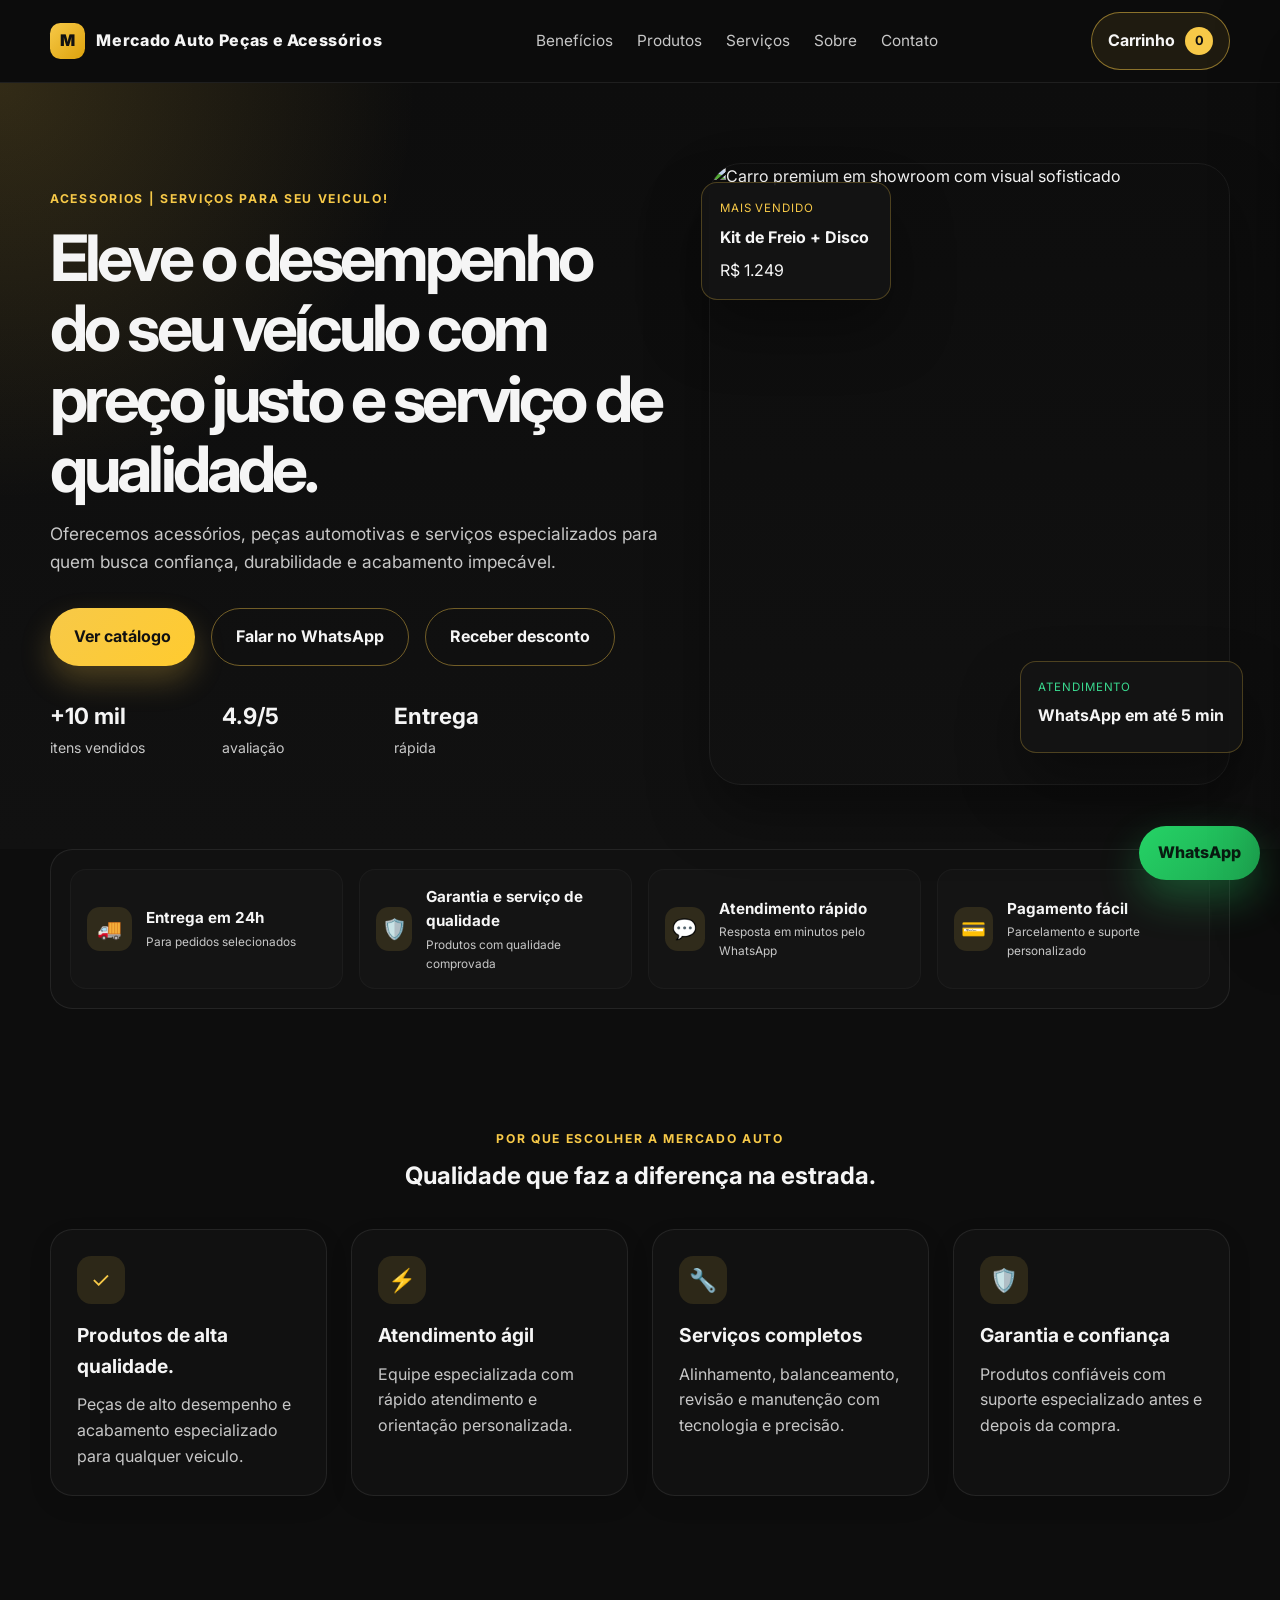
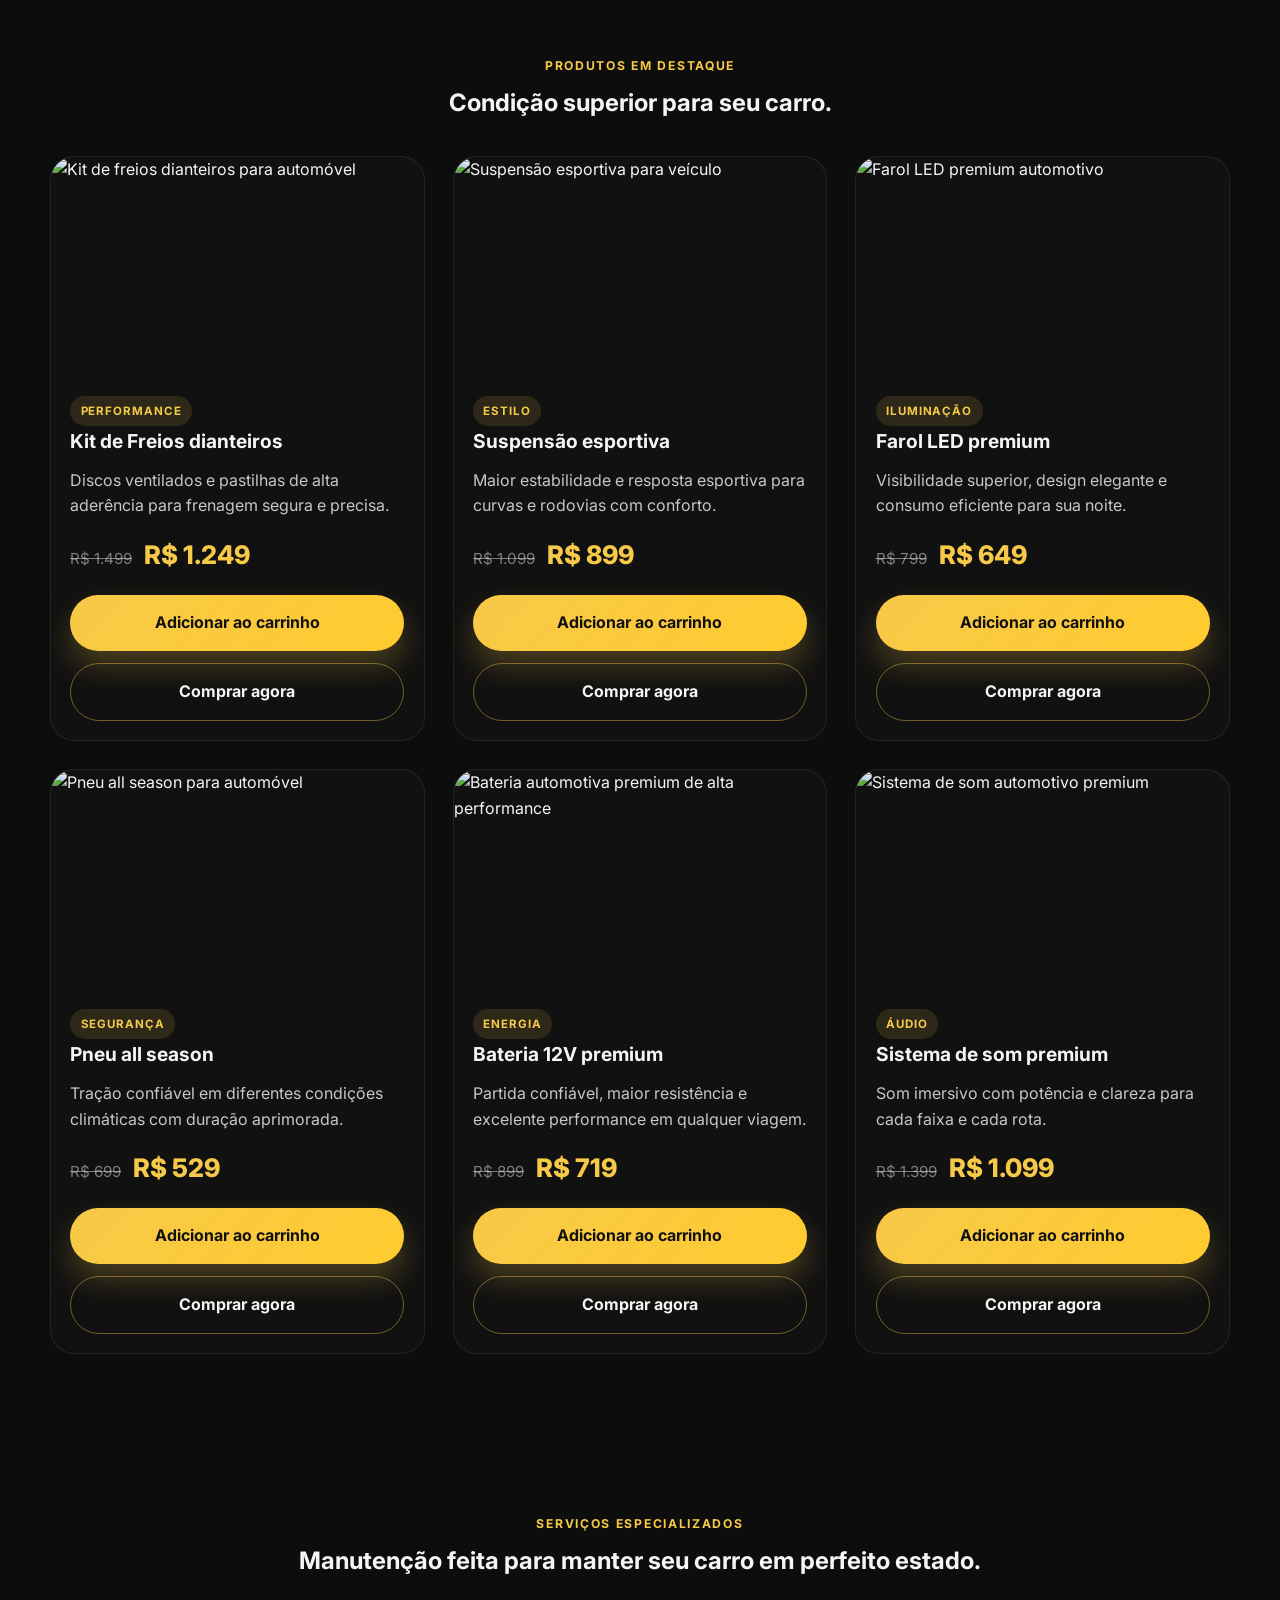
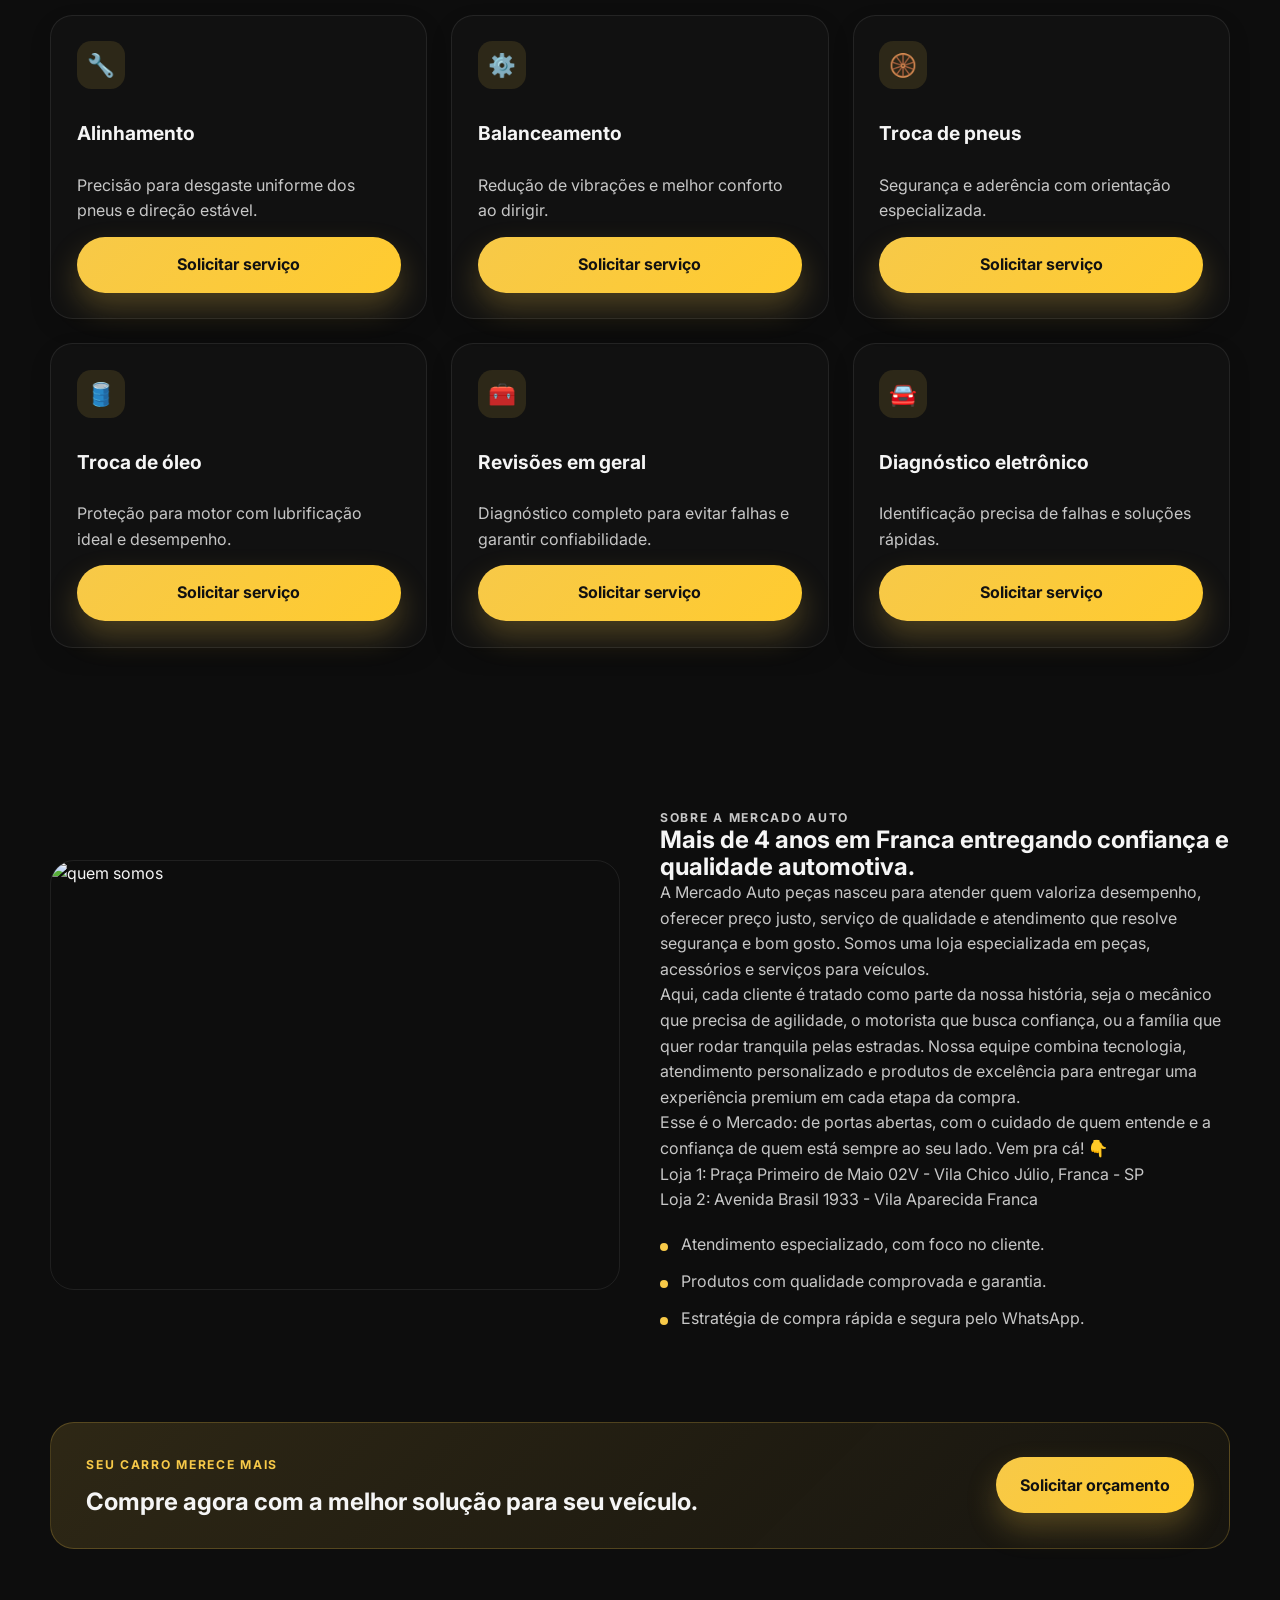
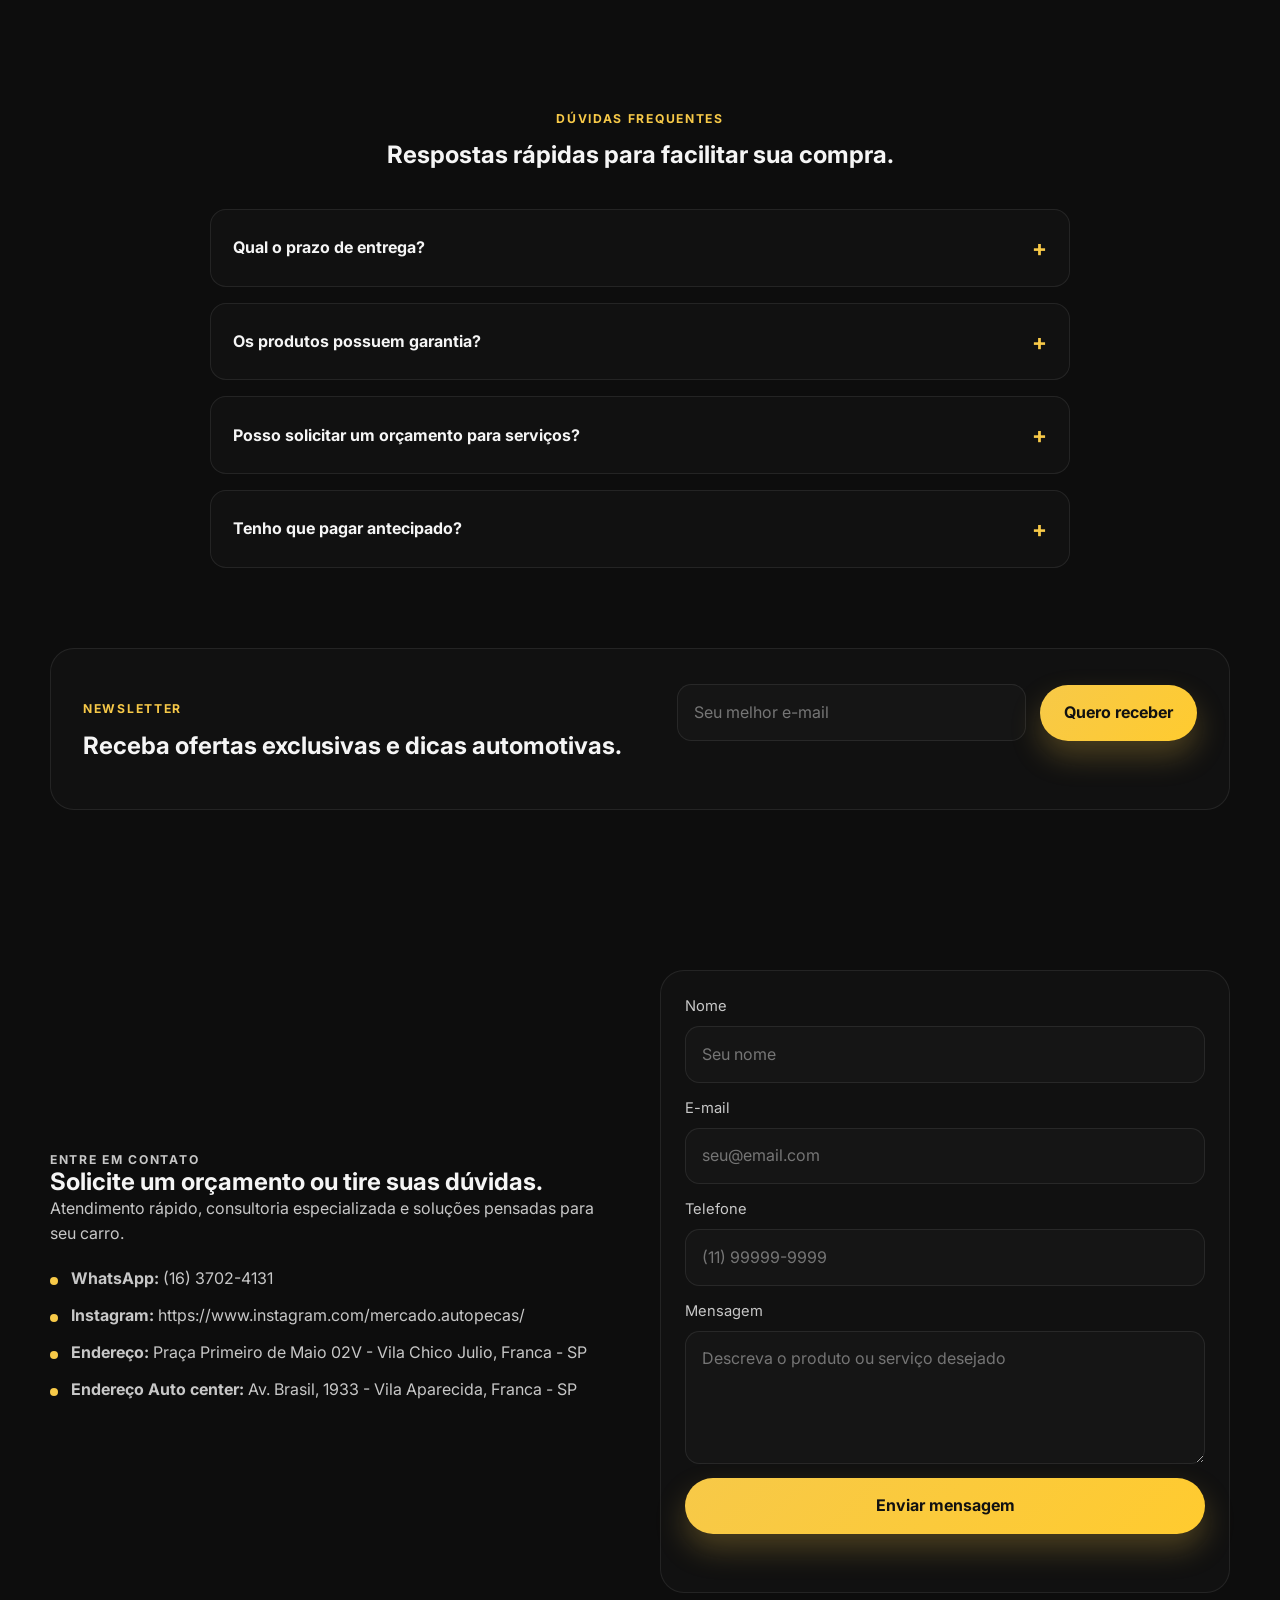
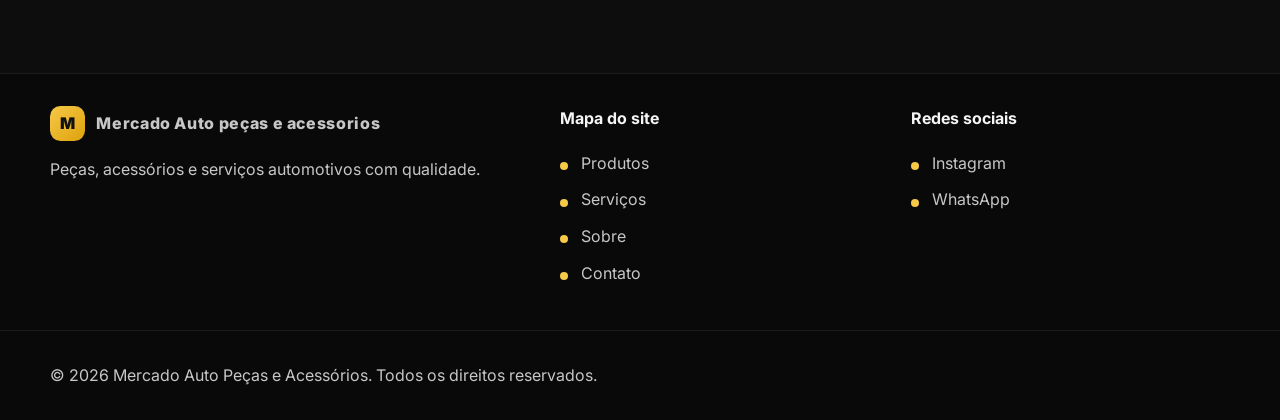
==== site/index.html @ 0783ff46 "primeiro código site" ====
<!DOCTYPE html>
<html lang="pt-BR">
  <head>
    <meta charset="UTF-8" />
    <meta http-equiv="X-UA-Compatible" content="IE=edge" />
    <meta name="viewport" content="width=device-width, initial-scale=1.0" />
    <title>Mercado Auto Peças e Acessórios</title>
    <link rel="icon" href="pesquisa.png" type="image/png">
    <meta
      name="description"
      content="Mercado Auto Peças e Acessórios oferece peças, acessórios e serviços automotivos com atendimento rápido e WhatsApp direto para comprar ou solicitar o serviço desejado."
    />
    <meta
      name="keywords"
      content="Preço justo e serviço de qualidade, é aqui!"
    />
    <meta name="theme-color" content="#111111" />
    <link rel="preconnect" href="https://fonts.googleapis.com" />
    <link rel="preconnect" href="https://fonts.gstatic.com" crossorigin />
    <link
      href="https://fonts.googleapis.com/css2?family=Inter:wght@400;500;600;700;800;900&display=swap"
      rel="stylesheet"
    />
    <link rel="stylesheet" href="styles.css" />
    <script defer src="script.js"></script>
  </head>
  <body>
    <a class="skip-link" href="#main-content">Pular para o conteúdo</a>

    <header class="site-header">
      <div class="container header-inner">
        <a href="#top" class="brand" aria-label="Mercado Auto Peças e Acessórios início">
          <span class="brand-mark">M</span>
          <span>Mercado Auto Peças e Acessórios</span>
        </a>

        <button class="nav-toggle" aria-label="Abrir menu" aria-expanded="false">
          <span></span>
          <span></span>
          <span></span>
        </button>

        <nav class="main-nav" aria-label="Menu principal">
          <a href="#beneficios">Benefícios</a>
          <a href="#produtos">Produtos</a>
          <a href="#servicos">Serviços</a>
          <a href="#empresa">Sobre</a>
          <a href="#contato">Contato</a>
        </nav>

        <button class="cart-button" type="button" aria-label="Abrir carrinho">
          Carrinho
          <span class="cart-count" aria-live="polite">0</span>
        </button>
      </div>
    </header>

    <main id="main-content">
      <section class="hero" id="top">
        <div class="container hero-content">
          <div class="hero-copy reveal">
            <p class="eyebrow">Acessorios | Serviços para seu veiculo!</p>
            <h1>Eleve o desempenho do seu veículo com preço justo e serviço de qualidade.</h1>
            <p class="lead">
              Oferecemos acessórios, peças automotivas e serviços especializados para quem
              busca confiança, durabilidade e acabamento impecável.
            </p>
            <div class="hero-actions">
              <a class="btn btn-primary" href="#produtos">Ver catálogo</a>
              <a
                class="btn btn-secondary"
                href="https://api.whatsapp.com/send/?phone=551637024131&text&type=phone_number&app_absent=0&utm_source=ig"
                target="_blank"
                rel="noreferrer"
                >Falar no WhatsApp</a
              >
              <button class="btn btn-secondary" type="button" data-open-modal="true">Receber desconto</button>
            </div>
            <ul class="hero-metrics" aria-label="Nossos diferenciais">
              <li><strong>+10 mil</strong><span>itens vendidos</span></li>
              <li><strong>4.9/5</strong><span>avaliação</span></li>
              <li><strong>Entrega</strong><span>rápida</span></li>
            </ul>
          </div>

          <div class="hero-visual reveal" aria-label="Imagem de veículo premium">
            <div class="image-shell">
              <img
                src="https://images.unsplash.com/photo-1492144534655-ae79c964c9d7?auto=format&fit=crop&w=900&q=80"
                alt="Carro premium em showroom com visual sofisticado"
              />
            </div>
            <div class="floating-card floating-card-top">
              <span class="card-tag">Mais vendido</span>
              <strong>Kit de Freio + Disco</strong>
              <span>R$ 1.249</span>
            </div>
            <div class="floating-card floating-card-bottom">
              <span class="card-tag success">Atendimento</span>
              <strong>WhatsApp em até 5 min</strong>
            </div>
          </div>
        </div>
      </section>

      <section class="trust-bar" aria-label="Principais diferenciais da loja">
        <div class="container trust-grid reveal">
          <div class="trust-item">
            <span class="trust-icon" aria-hidden="true">🚚</span>
            <div>
              <strong>Entrega em 24h</strong>
              <small>Para pedidos selecionados</small>
            </div>
          </div>
          <div class="trust-item">
            <span class="trust-icon" aria-hidden="true">🛡️</span>
            <div>
              <strong>Garantia e serviço de qualidade</strong>
              <small>Produtos com qualidade comprovada</small>
            </div>
          </div>
          <div class="trust-item">
            <span class="trust-icon" aria-hidden="true">💬</span>
            <div>
              <strong>Atendimento rápido</strong>
              <small>Resposta em minutos pelo WhatsApp</small>
            </div>
          </div>
          <div class="trust-item">
            <span class="trust-icon" aria-hidden="true">💳</span>
            <div>
              <strong>Pagamento fácil</strong>
              <small>Parcelamento e suporte personalizado</small>
            </div>
          </div>
        </div>
      </section>

      <section class="benefits" id="beneficios">
        <div class="container">
          <div class="section-heading reveal">
            <p class="eyebrow">Por que escolher a Mercado Auto</p>
            <h2>Qualidade que faz a diferença na estrada.</h2>
          </div>

          <div class="benefit-grid">
            <article class="benefit-card reveal">
              <div class="icon" aria-hidden="true">✓</div>
              <h3>Produtos de alta qualidade.</h3>
              <p>Peças de alto desempenho e acabamento especializado para qualquer veiculo.</p>
            </article>
            <article class="benefit-card reveal">
              <div class="icon" aria-hidden="true">⚡</div>
              <h3>Atendimento ágil</h3>
              <p>Equipe especializada com rápido atendimento e orientação personalizada.</p>
            </article>
            <article class="benefit-card reveal">
              <div class="icon" aria-hidden="true">🔧</div>
              <h3>Serviços completos</h3>
              <p>Alinhamento, balanceamento, revisão e manutenção com tecnologia e precisão.</p>
            </article>
            <article class="benefit-card reveal">
              <div class="icon" aria-hidden="true">🛡️</div>
              <h3>Garantia e confiança</h3>
              <p>Produtos confiáveis com suporte especializado antes e depois da compra.</p>
            </article>
          </div>
        </div>
      </section>

      <section class="products" id="produtos">
        <div class="container">
          <div class="section-heading reveal">
            <p class="eyebrow">Produtos em destaque</p>
            <h2>Condição superior para seu carro.</h2>
          </div>

          <div class="product-grid">
            <article class="product-card reveal" data-name="Kit de Freios dianteiros" data-price="1249">
              <img
                src="https://images.unsplash.com/photo-1489824904134-891ab64532f1?auto=format&fit=crop&w=800&q=80"
                alt="Kit de freios dianteiros para automóvel"
              />
              <div class="card-body">
                <span class="tag">Performance</span>
                <h3>Kit de Freios dianteiros</h3>
                <p>Discos ventilados e pastilhas de alta aderência para frenagem segura e precisa.</p>
                <div class="price-row">
                  <span class="old-price">R$ 1.499</span>
                  <span class="promo-price">R$ 1.249</span>
                </div>
                <div class="card-actions">
                  <button class="btn btn-primary add-to-cart" type="button">Adicionar ao carrinho</button>
                  <button class="btn btn-secondary buy-now" type="button">Comprar agora</button>
                </div>
              </div>
            </article>

            <article class="product-card reveal" data-name="Suspensão esportiva" data-price="899">
              <img
                src="https://images.unsplash.com/photo-1503376780353-7e6692767b70?auto=format&fit=crop&w=800&q=80"
                alt="Suspensão esportiva para veículo"
              />
              <div class="card-body">
                <span class="tag">Estilo</span>
                <h3>Suspensão esportiva</h3>
                <p>Maior estabilidade e resposta esportiva para curvas e rodovias com conforto.</p>
                <div class="price-row">
                  <span class="old-price">R$ 1.099</span>
                  <span class="promo-price">R$ 899</span>
                </div>
                <div class="card-actions">
                  <button class="btn btn-primary add-to-cart" type="button">Adicionar ao carrinho</button>
                  <button class="btn btn-secondary buy-now" type="button">Comprar agora</button>
                </div>
              </div>
            </article>

            <article class="product-card reveal" data-name="Farol LED premium" data-price="649">
              <img
                src="https://images.unsplash.com/photo-1553440569-bcc63803a83d?auto=format&fit=crop&w=800&q=80"
                alt="Farol LED premium automotivo"
              />
              <div class="card-body">
                <span class="tag">Iluminação</span>
                <h3>Farol LED premium</h3>
                <p>Visibilidade superior, design elegante e consumo eficiente para sua noite.</p>
                <div class="price-row">
                  <span class="old-price">R$ 799</span>
                  <span class="promo-price">R$ 649</span>
                </div>
                <div class="card-actions">
                  <button class="btn btn-primary add-to-cart" type="button">Adicionar ao carrinho</button>
                  <button class="btn btn-secondary buy-now" type="button">Comprar agora</button>
                </div>
              </div>
            </article>

            <article class="product-card reveal" data-name="Pneu all season" data-price="529">
              <img
                src="https://images.unsplash.com/photo-1549399542-7e3f8b79c341?auto=format&fit=crop&w=800&q=80"
                alt="Pneu all season para automóvel"
              />
              <div class="card-body">
                <span class="tag">Segurança</span>
                <h3>Pneu all season</h3>
                <p>Tração confiável em diferentes condições climáticas com duração aprimorada.</p>
                <div class="price-row">
                  <span class="old-price">R$ 699</span>
                  <span class="promo-price">R$ 529</span>
                </div>
                <div class="card-actions">
                  <button class="btn btn-primary add-to-cart" type="button">Adicionar ao carrinho</button>
                  <button class="btn btn-secondary buy-now" type="button">Comprar agora</button>
                </div>
              </div>
            </article>

            <article class="product-card reveal" data-name="Bateria 12V premium" data-price="719">
              <img
                src="https://images.unsplash.com/photo-1621007947382-bb3c3994e3fb?auto=format&fit=crop&w=800&q=80"
                alt="Bateria automotiva premium de alta performance"
              />
              <div class="card-body">
                <span class="tag">Energia</span>
                <h3>Bateria 12V premium</h3>
                <p>Partida confiável, maior resistência e excelente performance em qualquer viagem.</p>
                <div class="price-row">
                  <span class="old-price">R$ 899</span>
                  <span class="promo-price">R$ 719</span>
                </div>
                <div class="card-actions">
                  <button class="btn btn-primary add-to-cart" type="button">Adicionar ao carrinho</button>
                  <button class="btn btn-secondary buy-now" type="button">Comprar agora</button>
                </div>
              </div>
            </article>

            <article class="product-card reveal" data-name="Sistema de som premium" data-price="1099">
              <img
                src="https://images.unsplash.com/photo-1511919884226-fd3cad34687c?auto=format&fit=crop&w=800&q=80"
                alt="Sistema de som automotivo premium"
              />
              <div class="card-body">
                <span class="tag">Áudio</span>
                <h3>Sistema de som premium</h3>
                <p>Som imersivo com potência e clareza para cada faixa e cada rota.</p>
                <div class="price-row">
                  <span class="old-price">R$ 1.399</span>
                  <span class="promo-price">R$ 1.099</span>
                </div>
                <div class="card-actions">
                  <button class="btn btn-primary add-to-cart" type="button">Adicionar ao carrinho</button>
                  <button class="btn btn-secondary buy-now" type="button">Comprar agora</button>
                </div>
              </div>
            </article>
          </div>
        </div>
      </section>

      <section class="services" id="servicos">
        <div class="container">
          <div class="section-heading reveal">
            <p class="eyebrow">Serviços especializados</p>
            <h2>Manutenção feita para manter seu carro em perfeito estado.</h2>
          </div>

          <div class="service-grid">
            <article class="service-card reveal">
              <div class="service-icon" aria-hidden="true">🔧</div>
              <h3>Alinhamento</h3>
              <p>Precisão para desgaste uniforme dos pneus e direção estável.</p>
              <button class="btn btn-primary service-button" type="button" data-service="Alinhamento">Solicitar serviço</button>
            </article>
            <article class="service-card reveal">
              <div class="service-icon" aria-hidden="true">⚙️</div>
              <h3>Balanceamento</h3>
              <p>Redução de vibrações e melhor conforto ao dirigir.</p>
              <button class="btn btn-primary service-button" type="button" data-service="Balanceamento">Solicitar serviço</button>
            </article>
            <article class="service-card reveal">
              <div class="service-icon" aria-hidden="true">🛞</div>
              <h3>Troca de pneus</h3>
              <p>Segurança e aderência com orientação especializada.</p>
              <button class="btn btn-primary service-button" type="button" data-service="Troca de pneus">Solicitar serviço</button>
            </article>
            <article class="service-card reveal">
              <div class="service-icon" aria-hidden="true">🛢️</div>
              <h3>Troca de óleo</h3>
              <p>Proteção para motor com lubrificação ideal e desempenho.</p>
              <button class="btn btn-primary service-button" type="button" data-service="Troca de óleo">Solicitar serviço</button>
            </article>
            <article class="service-card reveal">
              <div class="service-icon" aria-hidden="true">🧰</div>
              <h3>Revisões em geral</h3>
              <p>Diagnóstico completo para evitar falhas e garantir confiabilidade.</p>
              <button class="btn btn-primary service-button" type="button" data-service="Revisão geral">Solicitar serviço</button>
            </article>
            <article class="service-card reveal">
              <div class="service-icon" aria-hidden="true">🚘</div>
              <h3>Diagnóstico eletrônico</h3>
              <p>Identificação precisa de falhas e soluções rápidas.</p>
              <button class="btn btn-primary service-button" type="button" data-service="Diagnóstico eletrônico">Solicitar serviço</button>
            </article>
          </div>
        </div>
      </section>

      <section class="about" id="empresa">
        <div class="container about-content">
          <div class="about-media reveal">
            <img
              src="imagens/quem_somos.jpg" alt="quem somos"
              alt="Oficina mecânica premium com automóvel em manutenção"
            />
          </div>

          <div class="about-copy reveal">
            <p class="eyebrow">Sobre a Mercado Auto</p>
            <h2>Mais de 4 anos em Franca entregando confiança e qualidade automotiva.</h2>
            <p>
              A Mercado Auto peças nasceu para atender quem valoriza desempenho, oferecer preço justo,
              serviço de qualidade e atendimento que resolve segurança e
              bom gosto. Somos uma loja especializada em peças, acessórios e serviços para
              veículos.
            </p>
            <p>
                Aqui, cada cliente é tratado como parte da nossa história, seja o mecânico que precisa de agilidade,
                o motorista que busca confiança, ou a família que quer rodar tranquila pelas estradas.
                Nossa equipe combina tecnologia, atendimento personalizado e produtos de
                excelência para entregar uma experiência premium em cada etapa da compra.
            </p>
            <p>
                Esse é o Mercado: de portas abertas, com o cuidado de quem entende e a confiança de quem está sempre ao seu lado.
                Vem pra cá! 👇
                <br>
                Loja 1: Praça Primeiro de Maio 02V - Vila Chico Júlio, Franca - SP
                <br>
                Loja 2: Avenida Brasil 1933 - Vila Aparecida Franca
            </p>
            <ul class="about-list">
              <li>Atendimento especializado, com foco no cliente.</li>
              <li>Produtos com qualidade comprovada e garantia.</li>
              <li>Estratégia de compra rápida e segura pelo WhatsApp.</li>
            </ul>
          </div>
        </div>
      </section>

      <section class="cta-banner reveal">
        <div class="container cta-inner">
          <div>
            <p class="eyebrow">Seu carro merece mais</p>
            <h2>Compre agora com a melhor solução para seu veículo.</h2>
          </div>
          <button class="btn btn-primary" type="button" data-open-modal="true">Solicitar orçamento</button>
        </div>
      </section>

      <section class="faq" id="faq">
        <div class="container">
          <div class="section-heading reveal">
            <p class="eyebrow">Dúvidas frequentes</p>
            <h2>Respostas rápidas para facilitar sua compra.</h2>
          </div>

          <div class="faq-list">
            <div class="faq-item reveal">
              <button class="faq-question" type="button" aria-expanded="false">
                Qual o prazo de entrega?
              </button>
              <div class="faq-answer">
                <p>Trabalhamos com entrega rápida em áreas da nossa cidade.</p>
              </div>
            </div>
            <div class="faq-item reveal">
              <button class="faq-question" type="button" aria-expanded="false">
                Os produtos possuem garantia?
              </button>
              <div class="faq-answer">
                <p>Sim. A maioria dos itens conta com garantia oficial do fabricante e suporte da loja.</p>
              </div>
            </div>
            <div class="faq-item reveal">
              <button class="faq-question" type="button" aria-expanded="false">
                Posso solicitar um orçamento para serviços?
              </button>
              <div class="faq-answer">
                <p>Claro. Basta falar pelo WhatsApp e nossa equipe montará a melhor solução para o seu veículo.</p>
              </div>
            </div>
            <div class="faq-item reveal">
              <button class="faq-question" type="button" aria-expanded="false">
                Tenho que pagar antecipado?
              </button>
              <div class="faq-answer">
                <p>Podemos orientar o melhor fluxo de pagamento conforme o produto e a disponibilidade.</p>
              </div>
            </div>
          </div>
        </div>
      </section>

      <section class="newsletter reveal" aria-label="Newsletter">
        <div class="container newsletter-inner">
          <div>
            <p class="eyebrow">Newsletter</p>
            <h2>Receba ofertas exclusivas e dicas automotivas.</h2>
          </div>
          <form class="newsletter-form" novalidate>
            <label class="sr-only" for="newsletter-email">Seu e-mail</label>
            <input id="newsletter-email" name="newsletter-email" type="email" placeholder="Seu melhor e-mail" required />
            <button class="btn btn-primary" type="submit">Quero receber</button>
            <p class="newsletter-status" aria-live="polite"></p>
          </form>
        </div>
      </section>

      <section class="contact" id="contato">
        <div class="container contact-grid">
          <div class="contact-copy reveal">
            <p class="eyebrow">Entre em contato</p>
            <h2>Solicite um orçamento ou tire suas dúvidas.</h2>
            <p>Atendimento rápido, consultoria especializada e soluções pensadas para seu carro.</p>
            <ul class="contact-list">
              <li><strong>WhatsApp:</strong>  (16) 3702-4131</li>
              <li><strong>Instagram:</strong> https://www.instagram.com/mercado.autopecas/</li>
              <li><strong>Endereço:</strong>  Praça Primeiro de Maio 02V - Vila Chico Julio, Franca - SP</li>
              <li><strong>Endereço Auto center:</strong>   Av. Brasil, 1933 - Vila Aparecida, Franca - SP</li>
            </ul>
          </div>

          <form class="contact-form reveal" novalidate>
            <div class="field-group">
              <label for="name">Nome</label>
              <input id="name" name="name" type="text" placeholder="Seu nome" required />
            </div>
            <div class="field-group">
              <label for="email">E-mail</label>
              <input id="email" name="email" type="email" placeholder="seu@email.com" required />
            </div>
            <div class="field-group">
              <label for="phone">Telefone</label>
              <input id="phone" name="phone" type="tel" placeholder="(11) 99999-9999" required />
            </div>
            <div class="field-group">
              <label for="message">Mensagem</label>
              <textarea id="message" name="message" rows="4" placeholder="Descreva o produto ou serviço desejado" required></textarea>
            </div>
            <button class="btn btn-primary" type="submit">Enviar mensagem</button>
            <p class="form-status" aria-live="polite"></p>
          </form>
        </div>
      </section>
    </main>

    <footer class="site-footer">
      <div class="container footer-inner">
        <div>
          <a href="#top" class="brand" aria-label="Mercado Auto início">
            <span class="brand-mark">M</span>
            <span>Mercado Auto peças e acessorios 
            </span>
          </a>
          <p>Peças, acessórios e serviços automotivos com qualidade.</p>
        </div>

        <div>
          <h3>Mapa do site</h3>
          <ul>
            <li><a href="#produtos">Produtos</a></li>
            <li><a href="#servicos">Serviços</a></li>
            <li><a href="#empresa">Sobre</a></li>
            <li><a href="#contato">Contato</a></li>
          </ul>
        </div>

        <div>
          <h3>Redes sociais</h3>
          <ul>
            <li><a href="https://www.instagram.com/mercado.autopecas/" target="_blank" rel="noreferrer">Instagram</a></li>
            <li><a href="https://api.whatsapp.com/send/?phone=551637024131&text&type=phone_number&app_absent=0&utm_source=ig" target="_blank" rel="noreferrer">WhatsApp</a></li>
          </ul>
        </div>
      </div>
      <div class="footer-bottom">
        <div class="container">
          <p>© 2026 Mercado Auto Peças e Acessórios. Todos os direitos reservados.</p>
        </div>
      </div>
    </footer>

    <a
      class="whatsapp-float"
      href="https://api.whatsapp.com/send/?phone=551637024131&text&type=phone_number&app_absent=0&utm_source=ig"
      target="_blank"
      rel="noreferrer"
      aria-label="Falar no WhatsApp"
    >
      WhatsApp
    </a>

    <aside class="cart-drawer" aria-label="Carrinho de compras" aria-hidden="true">
      <div class="cart-header">
        <h3>Carrinho</h3>
        <button class="cart-close" type="button" aria-label="Fechar carrinho">×</button>
      </div>
      <div class="cart-items" aria-live="polite">
        <p class="empty-cart">Seu carrinho está vazio.</p>
      </div>
      <div class="cart-footer">
        <div class="cart-total">
          <span>Total</span>
          <strong class="total-price">R$ 0,00</strong>
        </div>
        <button class="btn btn-primary finish-order" type="button">Finalizar pedido</button>
      </div>
    </aside>

    <div class="modal" aria-hidden="true">
      <div class="modal-backdrop" data-close-modal="true"></div>
      <div class="modal-content" role="dialog" aria-modal="true" aria-labelledby="modal-title">
        <button class="modal-close" type="button" aria-label="Fechar modal">×</button>
        <p class="eyebrow">Oferta exclusiva</p>
        <h3 id="modal-title">Receba 10% de desconto na sua primeira compra.</h3>
        <form class="modal-form" novalidate>
          <label for="modal-name">Nome</label>
          <input id="modal-name" name="modal-name" type="text" placeholder="Seu nome" required />
          <label for="modal-email">E-mail</label>
          <input id="modal-email" name="modal-email" type="email" placeholder="seu@email.com" required />
          <button class="btn btn-primary" type="submit">Garantir desconto</button>
          <p class="modal-status" aria-live="polite"></p>
        </form>
      </div>
    </div>
  </body>
</html>
---- site/styles.css ----
:root {
  --bg: #0d0d0d;
  --bg-soft: #141414;
  --panel: #171717;
  --panel-strong: #1e1e1e;
  --text: #f5f5f5;
  --muted: #c7c7c7;
  --line: rgba(255, 255, 255, 0.08);
  --yellow: #f7c948;
  --yellow-strong: #ffcb2f;
  --yellow-deep: #dda20c;
  --success: #3ad98f;
  --danger: #ff7b7b;
  --shadow: 0 30px 60px rgba(0, 0, 0, 0.35);
}

* {
  box-sizing: border-box;
}

html {
  scroll-behavior: smooth;
}

body {
  margin: 0;
  font-family: "Inter", sans-serif;
  background: var(--bg);
  color: var(--text);
  line-height: 1.6;
}

a {
  color: inherit;
  text-decoration: none;
}

img {
  max-width: 100%;
  display: block;
}

button,
input,
textarea {
  font: inherit;
}

button {
  cursor: pointer;
}

.container {
  width: min(1180px, calc(100% - 2rem));
  margin: 0 auto;
}

.skip-link {
  position: absolute;
  left: -9999px;
  top: 0;
}

.skip-link:focus {
  left: 1rem;
  top: 1rem;
  z-index: 9999;
  background: var(--yellow);
  color: #111;
  padding: 0.75rem 1rem;
  border-radius: 0.75rem;
}

.site-header {
  position: sticky;
  top: 0;
  z-index: 30;
  backdrop-filter: blur(18px);
  background: rgba(13, 13, 13, 0.9);
  border-bottom: 1px solid var(--line);
}

.header-inner {
  display: flex;
  align-items: center;
  justify-content: space-between;
  min-height: 82px;
  gap: 1rem;
}

.brand {
  display: inline-flex;
  align-items: center;
  gap: 0.7rem;
  font-weight: 800;
  letter-spacing: 0.04em;
}

.brand-mark {
  display: inline-grid;
  place-items: center;
  width: 2.2rem;
  height: 2.2rem;
  border-radius: 0.65rem;
  background: linear-gradient(135deg, var(--yellow) 0%, var(--yellow-deep) 100%);
  color: #111;
  font-weight: 900;
}

.main-nav {
  display: flex;
  align-items: center;
  gap: 1.5rem;
  color: var(--muted);
  font-size: 0.96rem;
}

.main-nav a {
  transition: color 0.2s ease;
}

.main-nav a:hover,
.main-nav a:focus-visible {
  color: var(--yellow);
}

.nav-toggle {
  display: none;
  width: 2.8rem;
  height: 2.8rem;
  border: 1px solid var(--line);
  border-radius: 0.75rem;
  background: transparent;
  padding: 0.6rem;
}

.nav-toggle span {
  display: block;
  height: 2px;
  background: var(--text);
  margin: 0.3rem 0;
}

.cart-button {
  display: inline-flex;
  align-items: center;
  justify-content: center;
  gap: 0.6rem;
  min-width: 120px;
  padding: 0.85rem 1rem;
  border-radius: 999px;
  border: 1px solid rgba(247, 201, 72, 0.5);
  background: rgba(247, 201, 72, 0.08);
  color: var(--text);
  font-weight: 700;
}

.cart-count {
  display: inline-grid;
  place-items: center;
  min-width: 1.75rem;
  height: 1.75rem;
  border-radius: 999px;
  background: var(--yellow);
  color: #111;
  font-size: 0.8rem;
}

.btn {
  display: inline-flex;
  align-items: center;
  justify-content: center;
  gap: 0.5rem;
  border: 0;
  border-radius: 999px;
  padding: 0.95rem 1.5rem;
  font-weight: 700;
  transition: transform 0.2s ease, box-shadow 0.2s ease, background 0.2s ease;
}

.btn:hover,
.btn:focus-visible {
  transform: translateY(-2px);
}

.btn-primary {
  background: linear-gradient(135deg, var(--yellow) 0%, var(--yellow-strong) 100%);
  color: #111;
  box-shadow: 0 15px 30px rgba(247, 201, 72, 0.25);
}

.btn-secondary {
  background: transparent;
  border: 1px solid rgba(247, 201, 72, 0.42);
  color: var(--text);
}

.eyebrow {
  margin: 0 0 0.9rem;
  color: var(--yellow);
  text-transform: uppercase;
  letter-spacing: 0.14em;
  font-size: 0.76rem;
  font-weight: 700;
}

.section-heading {
  max-width: 700px;
  margin: 0 auto 2.5rem;
  text-align: center;
}

.section-heading h2,
.hero-copy h1,
.about-copy h2,
.cta-inner h2,
.newsletter-inner h2,
.contact-copy h2 {
  margin: 0;
  line-height: 1.1;
}

.hero {
  padding: 5rem 0 4rem;
  background:
    radial-gradient(circle at top left, rgba(247, 201, 72, 0.16), transparent 28%),
    linear-gradient(180deg, #0d0d0d 0%, #111111 100%);
}

.hero-content {
  display: grid;
  grid-template-columns: 1.08fr 0.92fr;
  align-items: center;
  gap: 3rem;
}

.hero-copy h1 {
  font-size: clamp(2.5rem, 5vw, 4.5rem);
  letter-spacing: -0.06em;
  margin-bottom: 1rem;
}

.lead {
  max-width: 620px;
  margin: 0 0 2rem;
  color: var(--muted);
  font-size: 1.08rem;
}

.hero-actions {
  display: flex;
  flex-wrap: wrap;
  gap: 1rem;
  margin-bottom: 2rem;
}

.hero-metrics {
  list-style: none;
  margin: 0;
  padding: 0;
  display: flex;
  flex-wrap: wrap;
  gap: 2rem;
}

.hero-metrics li {
  display: flex;
  flex-direction: column;
  gap: 0.2rem;
  min-width: 140px;
}

.hero-metrics strong {
  font-size: 1.4rem;
}

.hero-metrics span {
  color: var(--muted);
  font-size: 0.88rem;
}

.hero-visual {
  position: relative;
  display: flex;
  justify-content: center;
}

.image-shell {
  position: relative;
  width: min(560px, 100%);
  border: 1px solid rgba(255, 255, 255, 0.06);
  border-radius: 2rem;
  overflow: hidden;
  box-shadow: var(--shadow);
}

.image-shell img {
  width: 100%;
  height: clamp(400px, 52vw, 620px);
  object-fit: cover;
}

.floating-card {
  position: absolute;
  background: rgba(20, 20, 20, 0.92);
  border: 1px solid rgba(247, 201, 72, 0.26);
  border-radius: 1rem;
  padding: 1rem 1.1rem;
  box-shadow: var(--shadow);
  min-width: 190px;
}

.floating-card strong,
.floating-card span {
  display: block;
}

.floating-card strong {
  margin: 0.45rem 0;
}

.card-tag {
  display: inline-block;
  font-size: 0.72rem;
  letter-spacing: 0.08em;
  text-transform: uppercase;
  color: var(--yellow);
}

.card-tag.success {
  color: var(--success);
}

.floating-card-top {
  top: 1.2rem;
  left: -0.5rem;
}

.floating-card-bottom {
  right: -0.8rem;
  bottom: 2rem;
}

.trust-bar {
  padding: 0 0 2.5rem;
}

.trust-grid {
  display: grid;
  grid-template-columns: repeat(4, minmax(0, 1fr));
  gap: 1rem;
  background: rgba(255, 255, 255, 0.02);
  border: 1px solid var(--line);
  border-radius: 1.4rem;
  padding: 1.2rem;
}

.trust-item {
  display: flex;
  align-items: center;
  gap: 0.9rem;
  background: rgba(255, 255, 255, 0.015);
  border-radius: 1rem;
  padding: 0.9rem 1rem;
  border: 1px solid rgba(255, 255, 255, 0.03);
}

.trust-icon {
  display: inline-grid;
  place-items: center;
  width: 2.8rem;
  height: 2.8rem;
  border-radius: 0.8rem;
  background: rgba(247, 201, 72, 0.12);
  color: var(--yellow);
  font-size: 1.25rem;
}

.trust-item strong,
.trust-item small {
  display: block;
}

.trust-item strong {
  font-size: 0.95rem;
}

.trust-item small {
  color: var(--muted);
  font-size: 0.74rem;
  margin-top: 0.15rem;
}

.benefits,
.products,
.services,
.about,
.faq,
.contact {
  padding: 5rem 0;
}

.benefit-grid,
.service-grid {
  display: grid;
  grid-template-columns: repeat(4, minmax(0, 1fr));
  gap: 1.5rem;
}

.benefit-card,
.service-card {
  background: rgba(255, 255, 255, 0.02);
  border: 1px solid var(--line);
  border-radius: 1.4rem;
  padding: 1.6rem;
  box-shadow: 0 8px 22px rgba(0, 0, 0, 0.12);
  transition: transform 0.25s ease, border-color 0.25s ease;
}

.benefit-card:hover,
.service-card:hover {
  transform: translateY(-4px);
  border-color: rgba(247, 201, 72, 0.44);
}

.benefit-card .icon,
.service-icon {
  display: inline-grid;
  place-items: center;
  width: 3rem;
  height: 3rem;
  border-radius: 0.9rem;
  background: rgba(247, 201, 72, 0.12);
  color: var(--yellow);
  font-size: 1.4rem;
  margin-bottom: 1rem;
}

.benefit-card h3,
.service-card h3,
.product-card h3 {
  margin: 0 0 0.7rem;
  font-size: 1.2rem;
}

.benefit-card p,
.service-card p,
.about-copy p,
.contact-copy p,
.product-card p {
  color: var(--muted);
  margin: 0;
}

.product-grid {
  display: grid;
  grid-template-columns: repeat(3, minmax(0, 1fr));
  gap: 1.75rem;
}

.product-card {
  background: rgba(255, 255, 255, 0.02);
  border: 1px solid var(--line);
  border-radius: 1.5rem;
  overflow: hidden;
  transition: transform 0.25s ease, border-color 0.25s ease, box-shadow 0.25s ease;
}

.product-card:hover,
.product-card:focus-within {
  transform: translateY(-6px);
  border-color: rgba(247, 201, 72, 0.5);
  box-shadow: 0 24px 42px rgba(0, 0, 0, 0.2);
}

.product-card img {
  width: 100%;
  height: 220px;
  object-fit: cover;
}

.card-body {
  padding: 1.2rem;
}

.tag {
  display: inline-flex;
  align-items: center;
  border-radius: 999px;
  background: rgba(247, 201, 72, 0.12);
  color: var(--yellow);
  padding: 0.35rem 0.65rem;
  font-size: 0.72rem;
  font-weight: 700;
  text-transform: uppercase;
  letter-spacing: 0.08em;
}

.price-row {
  display: flex;
  align-items: baseline;
  gap: 0.75rem;
  margin: 1rem 0 1.2rem;
}

.old-price {
  color: rgba(255, 255, 255, 0.45);
  text-decoration: line-through;
  font-size: 0.95rem;
}

.promo-price {
  font-size: 1.6rem;
  font-weight: 800;
  color: var(--yellow);
}

.card-actions {
  display: flex;
  flex-direction: column;
  gap: 0.75rem;
}

.service-grid {
  grid-template-columns: repeat(3, minmax(0, 1fr));
}

.service-card {
  display: flex;
  flex-direction: column;
  gap: 0.8rem;
}

.service-card .btn {
  margin-top: auto;
}

.about-content,
.contact-grid {
  display: grid;
  grid-template-columns: 1fr 1fr;
  gap: 2.5rem;
  align-items: center;
}

.about-media img,
.contact-copy {
  border-radius: 1.5rem;
}

.about-media img {
  width: 100%;
  height: 100%;
  min-height: 430px;
  object-fit: cover;
  border: 1px solid var(--line);
}

.about-list,
.contact-list,
.site-footer ul {
  list-style: none;
  padding: 0;
  margin: 1.2rem 0 0;
}

.about-list li,
.contact-list li,
.site-footer li {
  position: relative;
  padding-left: 1.3rem;
  margin-bottom: 0.7rem;
  color: var(--muted);
}

.about-list li::before,
.contact-list li::before,
.site-footer li::before {
  content: "";
  position: absolute;
  left: 0;
  top: 0.7rem;
  width: 0.5rem;
  height: 0.5rem;
  border-radius: 50%;
  background: var(--yellow);
}

.cta-banner {
  padding-bottom: 5rem;
}

.cta-inner {
  display: flex;
  align-items: center;
  justify-content: space-between;
  gap: 1rem;
  padding: 2rem 2.2rem;
  background: linear-gradient(135deg, rgba(247, 201, 72, 0.14), rgba(247, 201, 72, 0.04));
  border: 1px solid rgba(247, 201, 72, 0.22);
  border-radius: 1.5rem;
}

.faq-list {
  max-width: 860px;
  margin: 0 auto;
  display: grid;
  gap: 1rem;
}

.faq-item {
  background: rgba(255, 255, 255, 0.02);
  border: 1px solid var(--line);
  border-radius: 1rem;
  overflow: hidden;
}

.faq-question {
  width: 100%;
  border: 0;
  background: transparent;
  color: var(--text);
  text-align: left;
  padding: 1.25rem 1.4rem;
  font-weight: 700;
  display: flex;
  align-items: center;
  justify-content: space-between;
  gap: 1rem;
}

.faq-question::after {
  content: "+";
  color: var(--yellow);
  font-size: 1.4rem;
  transition: transform 0.2s ease;
}

.faq-item.is-open .faq-question::after {
  content: "−";
}

.faq-answer {
  max-height: 0;
  overflow: hidden;
  transition: max-height 0.25s ease;
}

.faq-answer p {
  margin: 0;
  padding: 0 1.4rem 1.25rem;
  color: var(--muted);
}

.newsletter {
  padding: 0 0 5rem;
}

.newsletter-inner {
  display: flex;
  align-items: center;
  justify-content: space-between;
  gap: 2rem;
  background: rgba(255, 255, 255, 0.02);
  border: 1px solid var(--line);
  border-radius: 1.5rem;
  padding: 2.2rem 2rem;
}

.newsletter-form,
.contact-form,
.modal-form {
  display: flex;
  flex-direction: column;
  gap: 0.9rem;
}

.newsletter-form {
  flex: 1;
  max-width: 520px;
  flex-direction: row;
  align-items: center;
  flex-wrap: wrap;
}

.newsletter-status {
  width: 100%;
  min-height: 1.2rem;
  margin: 0;
  color: var(--success);
  font-size: 0.9rem;
}

.newsletter-status.error {
  color: var(--danger);
}

.newsletter-form input,
.contact-form input,
.contact-form textarea,
.modal-form input {
  width: 100%;
  border: 1px solid var(--line);
  background: rgba(255, 255, 255, 0.02);
  color: var(--text);
  border-radius: 0.9rem;
  padding: 0.9rem 1rem;
}

.newsletter-form input {
  flex: 1;
}

.contact-form {
  background: rgba(255, 255, 255, 0.02);
  border: 1px solid var(--line);
  border-radius: 1.5rem;
  padding: 1.5rem;
}

.field-group {
  display: grid;
  gap: 0.45rem;
}

.field-group label,
.modal-form label {
  color: var(--muted);
  font-size: 0.92rem;
}

.form-status,
.modal-status {
  min-height: 1.2rem;
  margin: 0;
  color: var(--success);
  font-size: 0.9rem;
}

.form-status.error,
.modal-status.error {
  color: var(--danger);
}

.site-footer {
  border-top: 1px solid var(--line);
  background: rgba(9, 9, 9, 0.9);
  padding-top: 2rem;
}

.footer-inner {
  display: grid;
  grid-template-columns: 1.2fr 0.8fr 0.8fr;
  gap: 2rem;
  padding-bottom: 2rem;
}

.site-footer h3 {
  margin-top: 0;
  margin-bottom: 1rem;
  font-size: 1rem;
}

.site-footer p,
.site-footer a {
  color: var(--muted);
}

.footer-bottom {
  border-top: 1px solid var(--line);
  padding: 1rem 0;
}

.whatsapp-float {
  position: fixed;
  right: 1.25rem;
  bottom: 1.25rem;
  display: inline-flex;
  align-items: center;
  justify-content: center;
  padding: 0.9rem 1.2rem;
  border-radius: 999px;
  background: linear-gradient(135deg, #25d366, #1da851);
  color: #081b10;
  font-weight: 800;
  box-shadow: 0 18px 42px rgba(37, 211, 102, 0.32);
  z-index: 25;
}

.cart-drawer {
  position: fixed;
  top: 0;
  right: 0;
  width: min(420px, 100%);
  height: 100vh;
  background: #111;
  border-left: 1px solid var(--line);
  box-shadow: var(--shadow);
  display: flex;
  flex-direction: column;
  transform: translateX(100%);
  transition: transform 0.25s ease;
  z-index: 80;
}

.cart-drawer.is-open {
  transform: translateX(0);
}

.cart-header,
.cart-footer {
  display: flex;
  align-items: center;
  justify-content: space-between;
  gap: 1rem;
  padding: 1.25rem 1.2rem;
  border-bottom: 1px solid var(--line);
}

.cart-close {
  width: 2.3rem;
  height: 2.3rem;
  border-radius: 50%;
  border: 1px solid var(--line);
  background: transparent;
  color: var(--text);
  font-size: 1.3rem;
}

.cart-items {
  flex: 1;
  padding: 1rem 1.2rem;
  overflow-y: auto;
}

.empty-cart {
  margin: 0;
  color: var(--muted);
}

.cart-item {
  display: flex;
  justify-content: space-between;
  gap: 0.8rem;
  padding: 0.9rem 0;
  border-bottom: 1px solid var(--line);
}

.cart-item h4 {
  margin: 0 0 0.3rem;
  font-size: 0.95rem;
}

.cart-item p {
  margin: 0;
  color: var(--muted);
}

.cart-item button {
  background: transparent;
  border: 0;
  color: var(--danger);
  font-weight: 700;
  align-self: flex-start;
}

.cart-total {
  display: flex;
  justify-content: space-between;
  width: 100%;
  color: var(--muted);
}

.total-price {
  color: var(--yellow);
  font-size: 1.1rem;
}

.modal {
  position: fixed;
  inset: 0;
  display: none;
  place-items: center;
  z-index: 100;
}

.modal.is-open {
  display: grid;
}

.modal-backdrop {
  position: absolute;
  inset: 0;
  background: rgba(0, 0, 0, 0.72);
}

.modal-content {
  position: relative;
  width: min(440px, calc(100% - 2rem));
  background: #111;
  border: 1px solid var(--line);
  border-radius: 1.5rem;
  padding: 2rem 1.5rem 1.5rem;
  z-index: 1;
}

.modal-close {
  position: absolute;
  top: 0.75rem;
  right: 0.75rem;
  width: 2.4rem;
  height: 2.4rem;
  border-radius: 50%;
  border: 1px solid var(--line);
  background: transparent;
  color: var(--text);
  font-size: 1.4rem;
}

.modal-content h3 {
  margin: 0 0 1rem;
  font-size: 1.7rem;
}

.sr-only {
  position: absolute;
  width: 1px;
  height: 1px;
  padding: 0;
  margin: -1px;
  overflow: hidden;
  clip: rect(0, 0, 0, 0);
  white-space: nowrap;
  border: 0;
}

.reveal {
  opacity: 0;
  transform: translateY(20px);
  transition: opacity 0.6s ease, transform 0.6s ease;
}

.reveal.visible {
  opacity: 1;
  transform: translateY(0);
}

@media (max-width: 980px) {
  .hero-content,
  .about-content,
  .contact-grid,
  .footer-inner,
  .newsletter-inner,
  .cta-inner {
    grid-template-columns: 1fr;
    display: grid;
  }

  .trust-grid,
  .benefit-grid,
  .service-grid,
  .product-grid {
    grid-template-columns: repeat(2, minmax(0, 1fr));
  }

  .main-nav {
    position: absolute;
    top: 100%;
    left: 0;
    right: 0;
    display: none;
    flex-direction: column;
    align-items: flex-start;
    padding: 1rem 1rem 1.25rem;
    background: rgba(17, 17, 17, 0.96);
    border-bottom: 1px solid var(--line);
  }

  .main-nav.is-open {
    display: flex;
  }

  .nav-toggle {
    display: inline-block;
  }

  .newsletter-form {
    flex-direction: column;
    width: 100%;
    align-items: stretch;
  }

  .hero-metrics {
    gap: 1rem 2rem;
  }
}

@media (max-width: 640px) {
  .trust-grid,
  .benefit-grid,
  .service-grid,
  .product-grid {
    grid-template-columns: 1fr;
  }

  .header-inner {
    min-height: 74px;
  }

  .hero {
    padding-top: 4rem;
  }

  .hero-actions,
  .cta-inner {
    flex-direction: column;
    align-items: stretch;
  }

  .hero-actions .btn,
  .cta-inner .btn,
  .newsletter-form .btn,
  .contact-form .btn,
  .modal-form .btn {
    width: 100%;
  }

  .cart-button {
    min-width: auto;
    padding-inline: 0.8rem;
  }

  .whatsapp-float {
    right: 0.8rem;
    bottom: 0.8rem;
  }
}
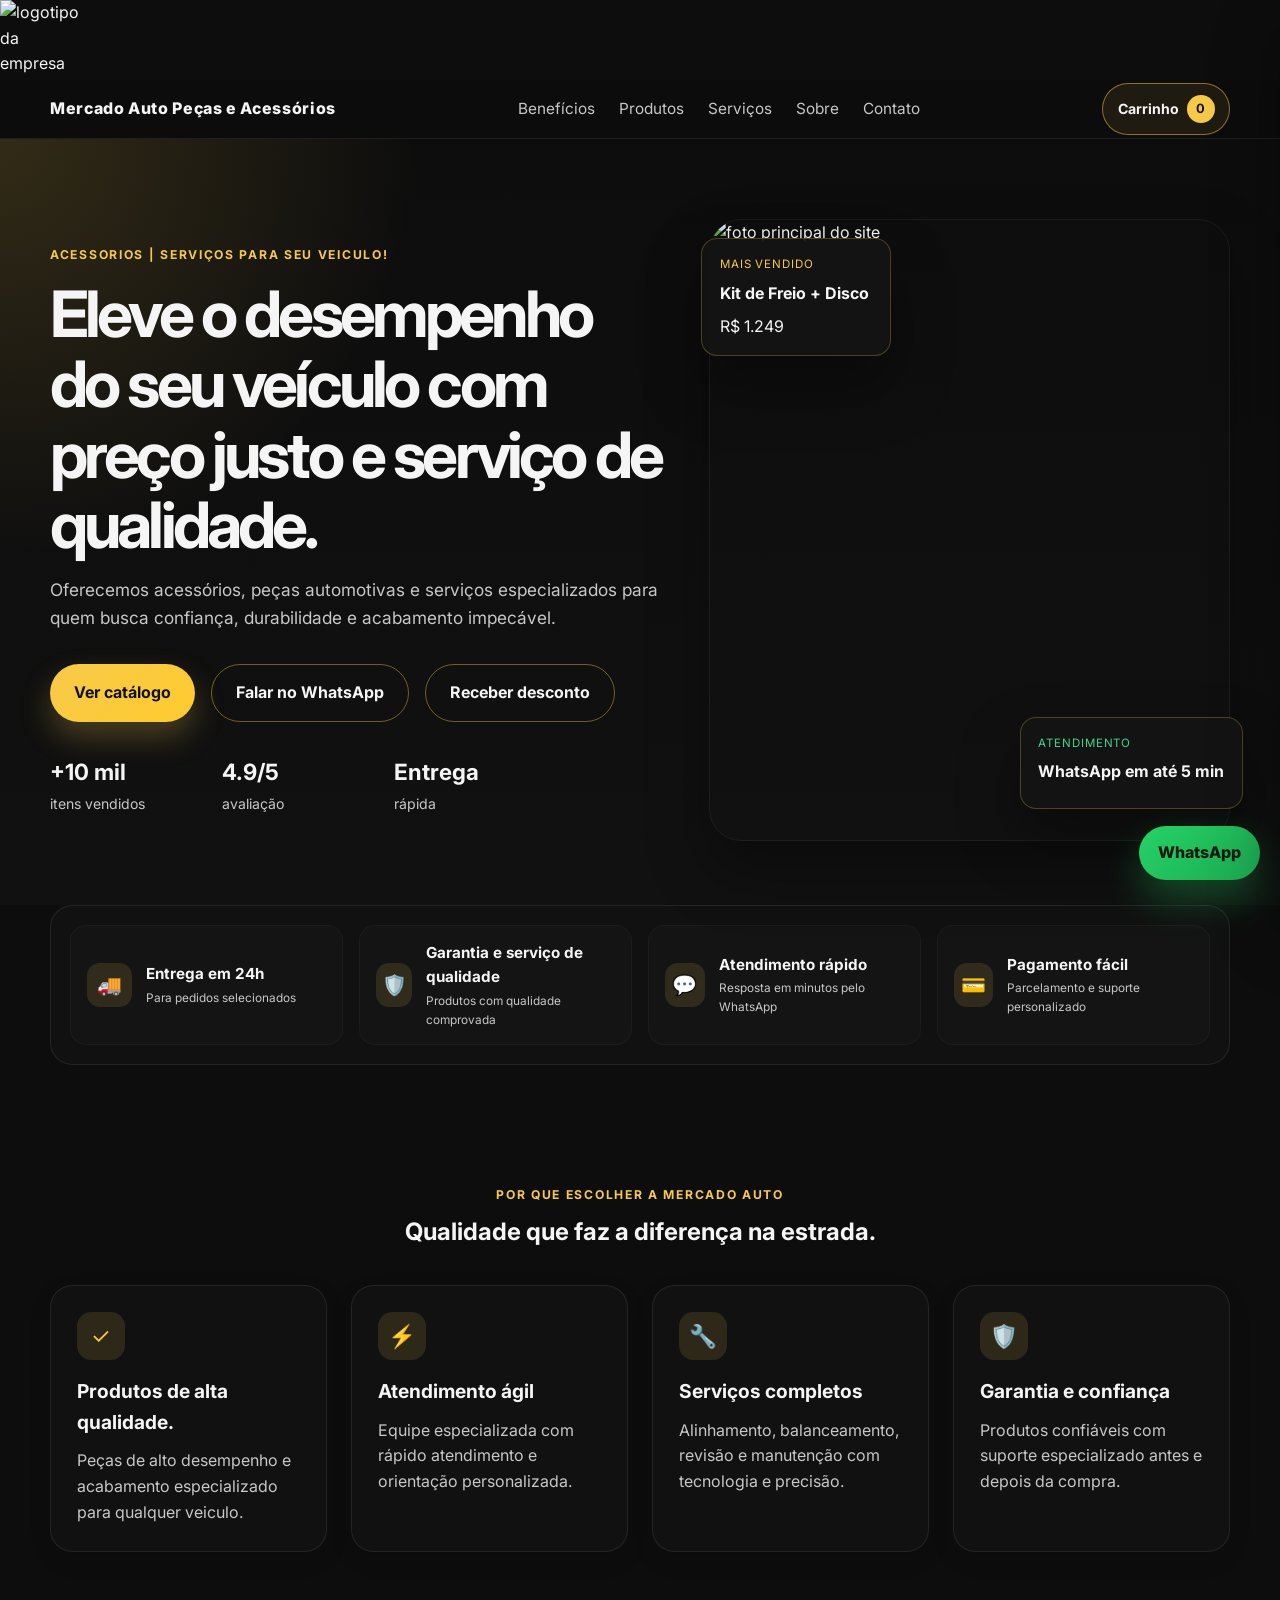
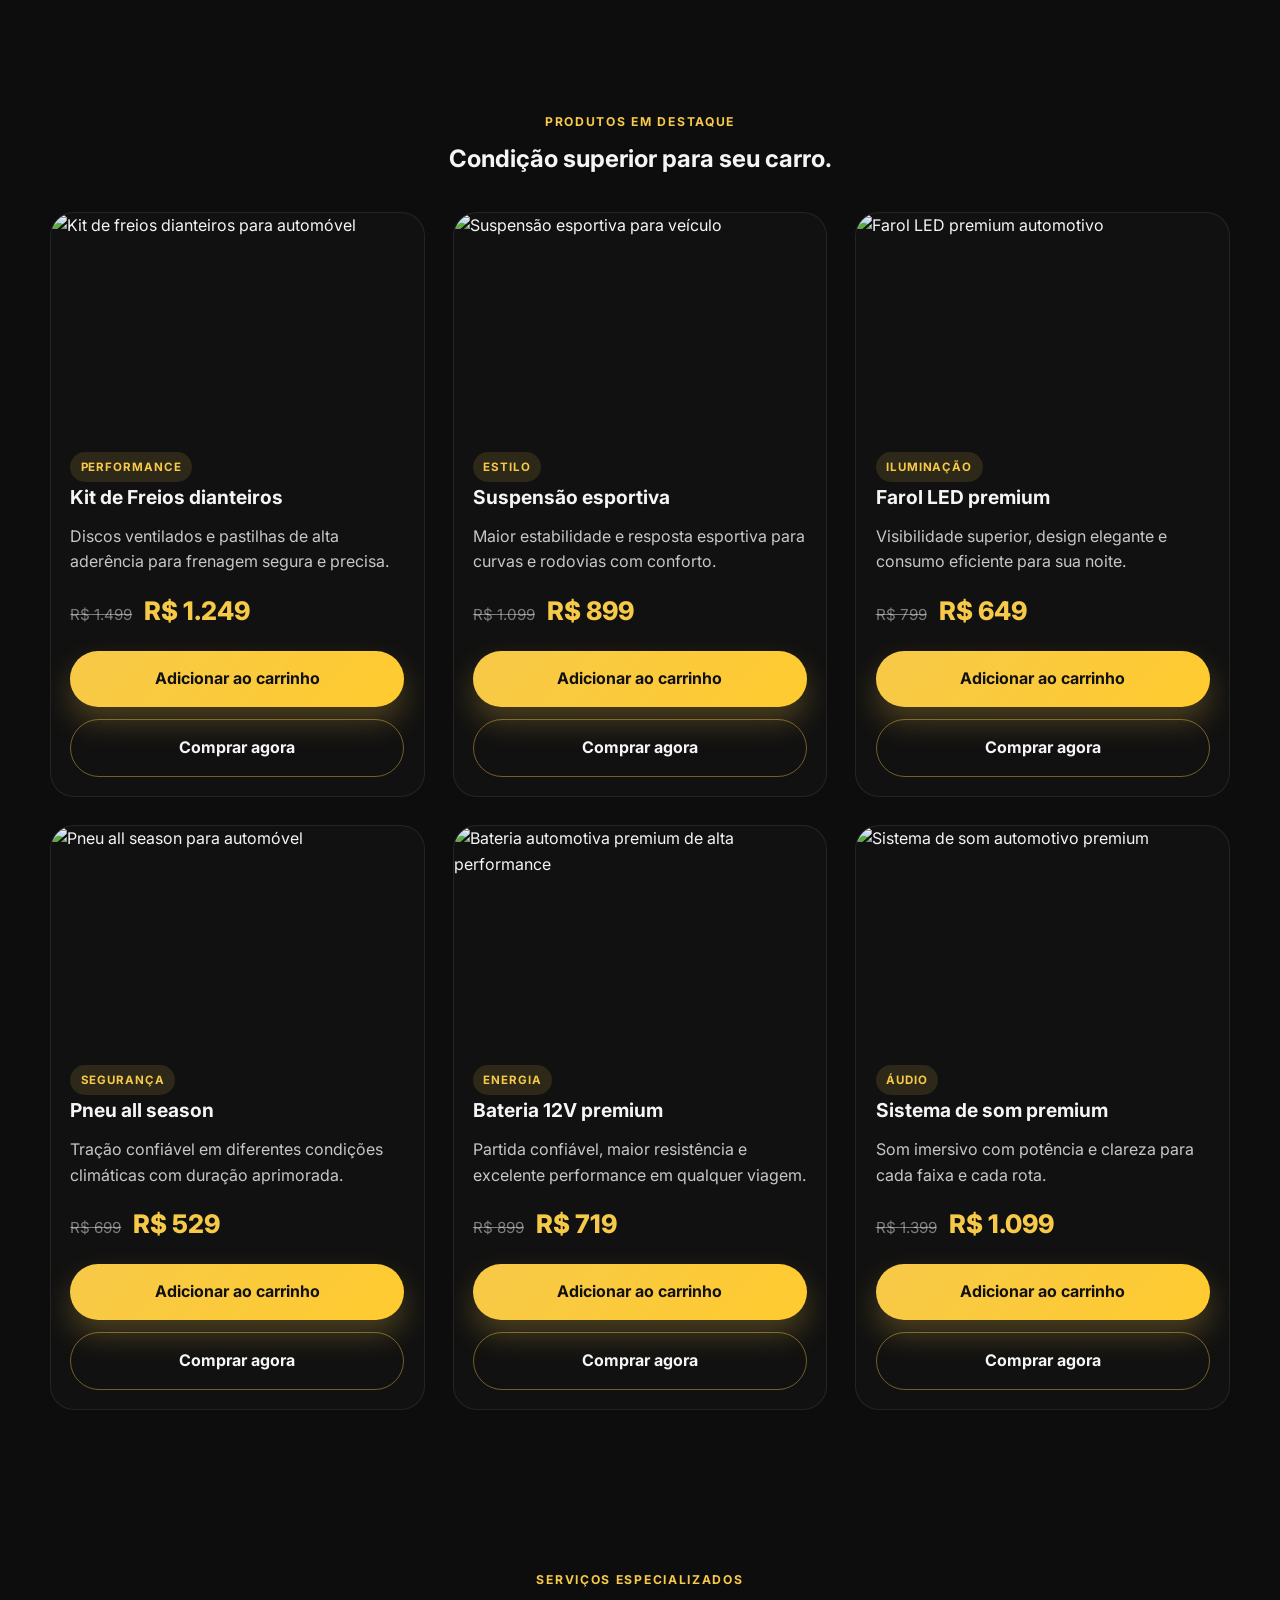
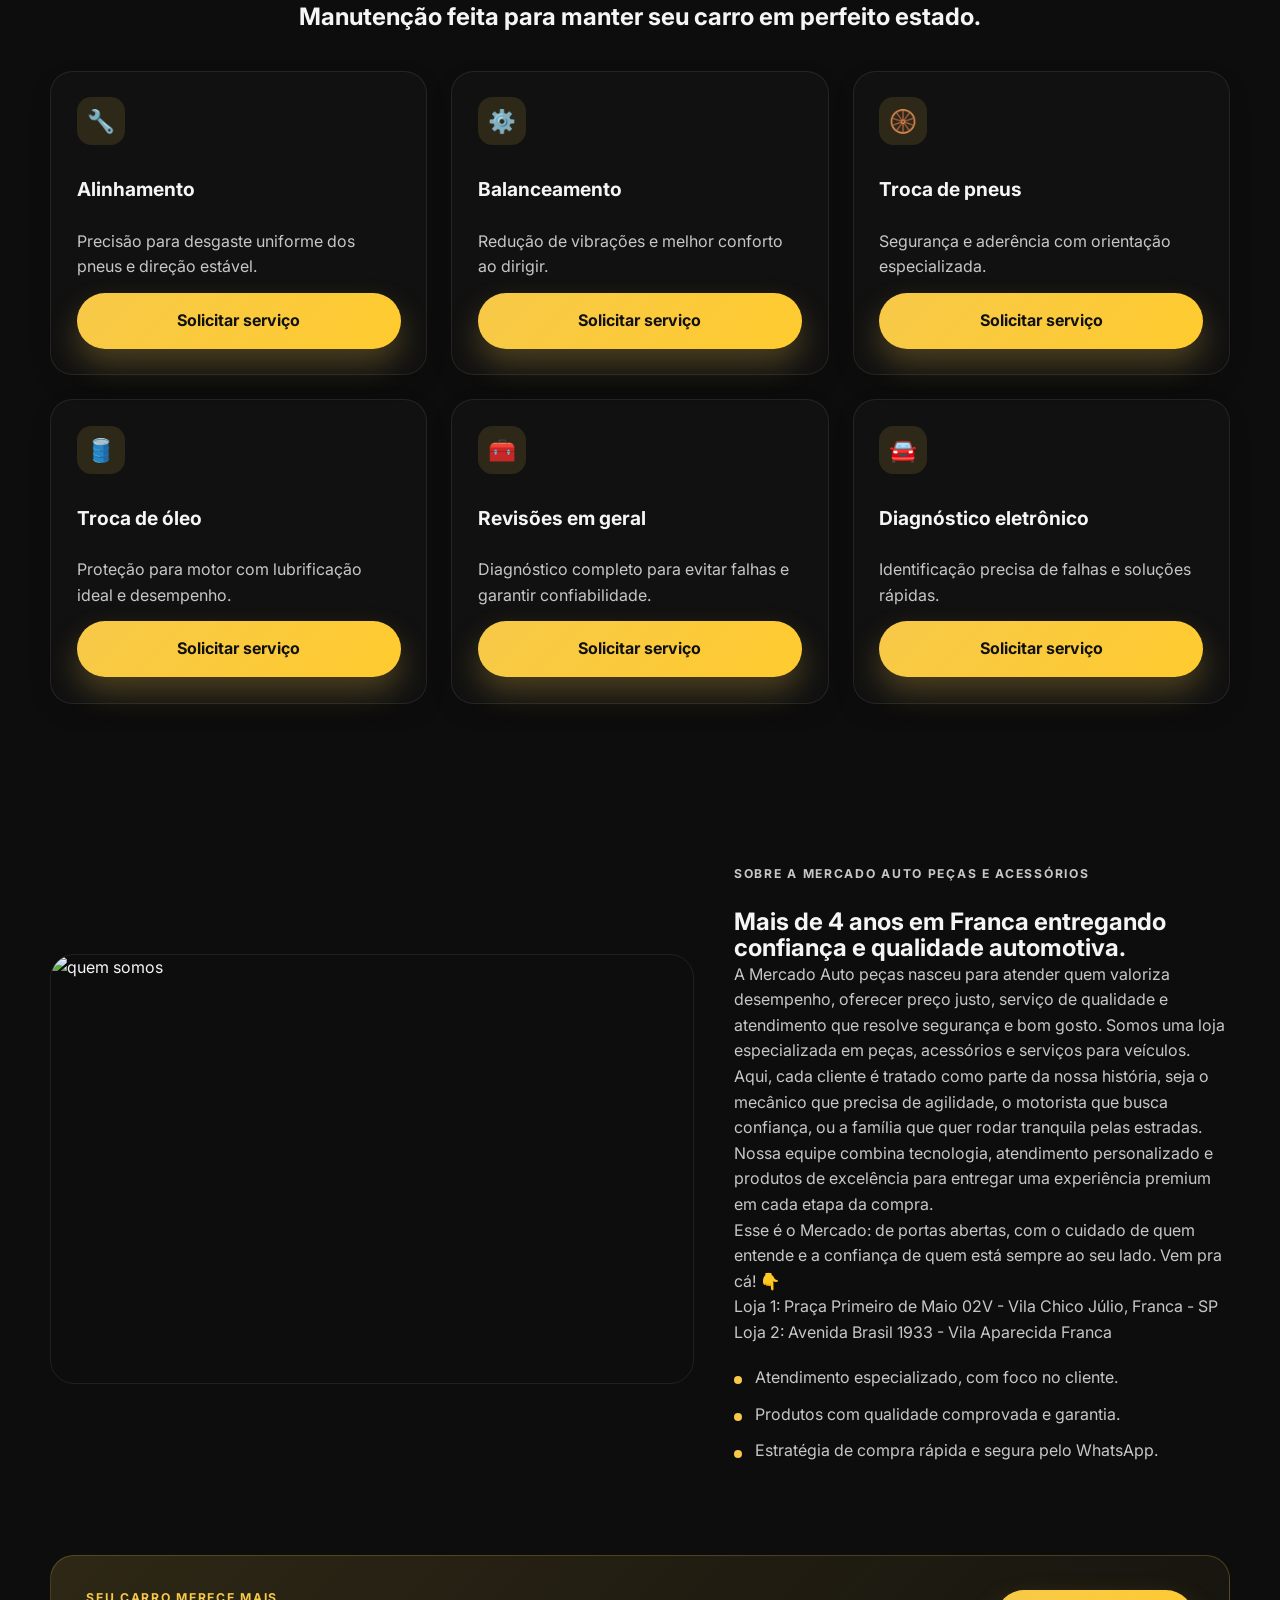
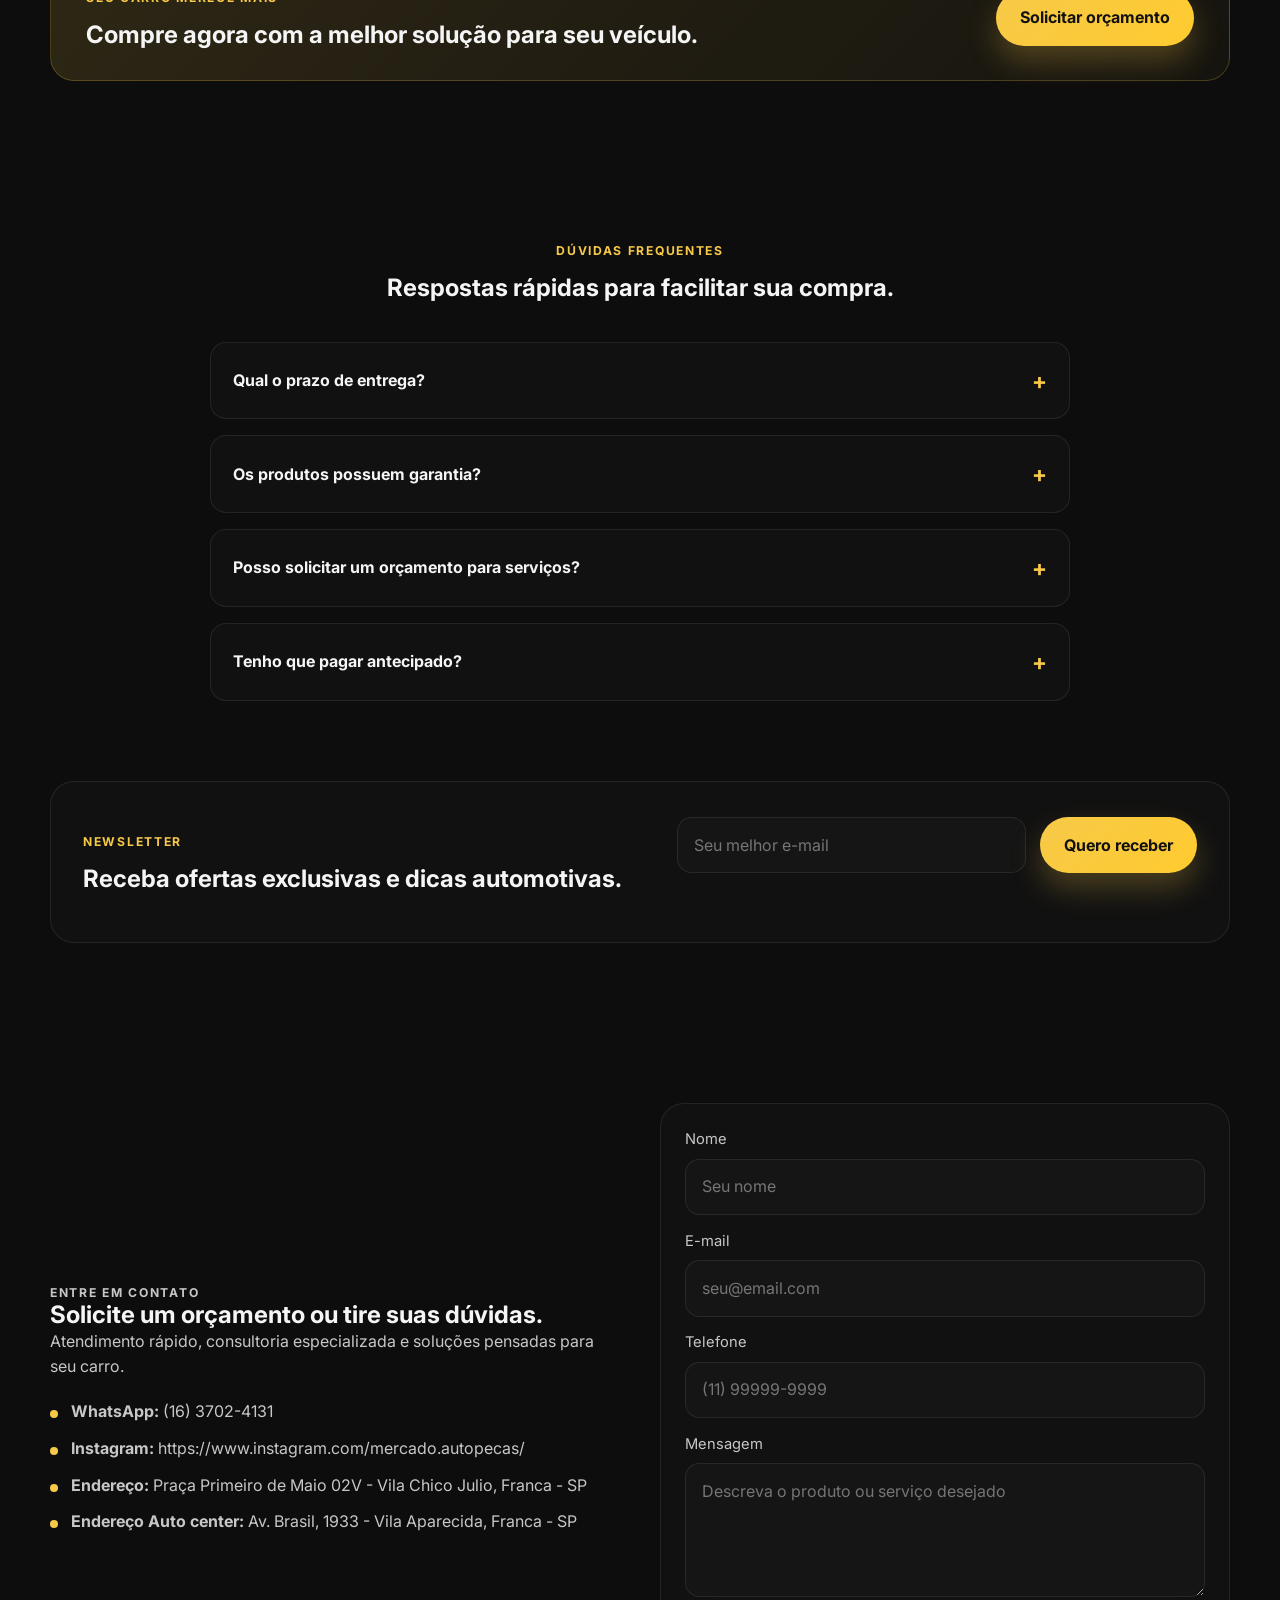
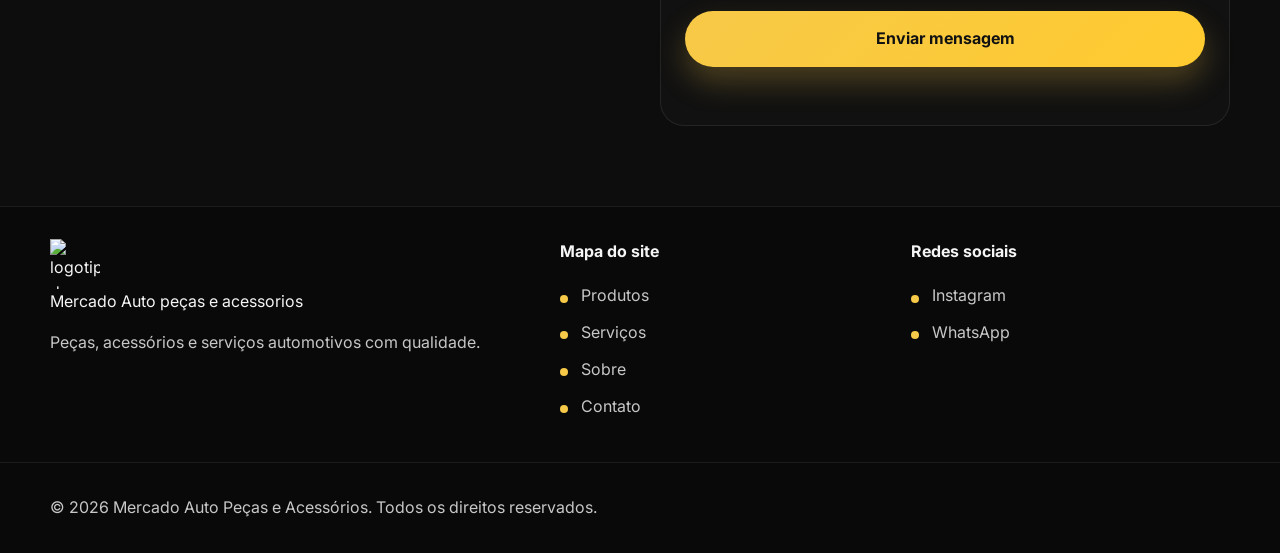
==== commit 41528e7f: "coloquei algumas fotos e ajustei" ====
--- a/site/index.html
+++ b/site/index.html
@@ -5,7 +5,8 @@
     <meta http-equiv="X-UA-Compatible" content="IE=edge" />
     <meta name="viewport" content="width=device-width, initial-scale=1.0" />
     <title>Mercado Auto Peças e Acessórios</title>
-    <link rel="icon" href="pesquisa.png" type="image/png">
+    <link rel="icon" href="https://encrypted-tbn0.gstatic.com/images?q=tbn:ANd9GcQ14J4Rntf9xK4vdnO0Xxl8tC5JmZPgTUbaqP1GJme5MMG0cU4T7nhD9AM&s=10" type="image/png">
+    <img src="https://encrypted-tbn0.gstatic.com/images?q=tbn:ANd9GcQ14J4Rntf9xK4vdnO0Xxl8tC5JmZPgTUbaqP1GJme5MMG0cU4T7nhD9AM&s=10" alt="logotipo da empresa" width="80" height="80">
     <meta
       name="description"
       content="Mercado Auto Peças e Acessórios oferece peças, acessórios e serviços automotivos com atendimento rápido e WhatsApp direto para comprar ou solicitar o serviço desejado."
@@ -30,7 +31,6 @@
     <header class="site-header">
       <div class="container header-inner">
         <a href="#top" class="brand" aria-label="Mercado Auto Peças e Acessórios início">
-          <span class="brand-mark">M</span>
           <span>Mercado Auto Peças e Acessórios</span>
         </a>
 
@@ -86,8 +86,8 @@
           <div class="hero-visual reveal" aria-label="Imagem de veículo premium">
             <div class="image-shell">
               <img
-                src="https://images.unsplash.com/photo-1492144534655-ae79c964c9d7?auto=format&fit=crop&w=900&q=80"
-                alt="Carro premium em showroom com visual sofisticado"
+                src="https://instagram.frao1-1.fna.fbcdn.net/v/t51.82787-15/565557465_18067348871584272_4054245803280901338_n.jpg?stp=dst-jpg_e35_p640x640_sh2.08_tt6&_nc_cat=109&ig_cache_key=MzcxNzM3MTc0MjM1MzY5NTgyOA%3D%3D.3-ccb7-5&ccb=7-5&_nc_sid=58cdad&efg=eyJ2ZW5jb2RlX3RhZyI6IlNUT1JZLnhwaWRzLjEwODAuc2RyLnJlZ3VsYXJfcGhvdG8uQzMifQ%3D%3D&_nc_ohc=j8S_oql_s0oQ7kNvwGOaGvx&_nc_oc=Adrz0IbSHujCnwJxQBwxgPrvyUFXdGmNzOlYlpBR5_PlBfNXIpnUzPdyDijDjoiIG-iZeavGDEyooHmxr5hTEt_6&_nc_zt=23&_nc_ht=instagram.frao1-1.fna&_nc_gid=am7VI3q_-pSoHLaTZC93KQ&_nc_ss=7b6a8&oh=00_AQLhJiuJo7wCgbtN_fg9k3Pet-2ukyfdk17uuFtZ5ElHOQ&oe=6A9A9F2F"
+                alt="foto principal do site"
               />
             </div>
             <div class="floating-card floating-card-top">
@@ -351,13 +351,14 @@
         <div class="container about-content">
           <div class="about-media reveal">
             <img
-              src="imagens/quem_somos.jpg" alt="quem somos"
+              src="https://instagram.frao1-2.fna.fbcdn.net/v/t51.82787-15/581797359_18316617511219821_1372911335846436116_n.jpg?stp=dst-jpg_e35_p640x640_sh2.08_tt6&_nc_cat=105&ig_cache_key=MzcxMjEwNzA5NTA1Njc4MjY3MQ%3D%3D.3-ccb7-5&ccb=7-5&_nc_sid=58cdad&efg=eyJ2ZW5jb2RlX3RhZyI6IlNUT1JZLnhwaWRzLjEwODAuc2RyLnJlZ3VsYXJfcGhvdG8uQzMifQ%3D%3D&_nc_ohc=p-DhSOeTmV4Q7kNvwH06RSa&_nc_oc=Adq12RI4325wr7kjoGjh05atB2Bs2j7W6tX-BNPnlVIzFyBH9IPrNz9yfqgD2lomKcQgFh1_DnqihPEgOJ3lPhKI&_nc_zt=23&_nc_ht=instagram.frao1-2.fna&_nc_gid=OWTXBtb4pkA0Q2jhROfDjQ&_nc_ss=7b6a8&oh=00_AQKv1Y08lQxUOGBhmhU9mltyoVwmTqRXfZQCn6x2EEjkvQ&oe=6A9AB1A5" width="300" height="200"alt="quem somos"
               alt="Oficina mecânica premium com automóvel em manutenção"
             />
           </div>
 
           <div class="about-copy reveal">
-            <p class="eyebrow">Sobre a Mercado Auto</p>
+            <p class="eyebrow">Sobre a Mercado Auto Peças e Acessórios</p>
+            <br>
             <h2>Mais de 4 anos em Franca entregando confiança e qualidade automotiva.</h2>
             <p>
               A Mercado Auto peças nasceu para atender quem valoriza desempenho, oferecer preço justo,
@@ -498,8 +499,7 @@
     <footer class="site-footer">
       <div class="container footer-inner">
         <div>
-          <a href="#top" class="brand" aria-label="Mercado Auto início">
-            <span class="brand-mark">M</span>
+          <img src="https://encrypted-tbn0.gstatic.com/images?q=tbn:ANd9GcQ14J4Rntf9xK4vdnO0Xxl8tC5JmZPgTUbaqP1GJme5MMG0cU4T7nhD9AM&s=10" alt="logotipo da empresa" width="50" height="50">
             <span>Mercado Auto peças e acessorios 
             </span>
           </a>
--- a/site/styles.css
+++ b/site/styles.css
@@ -84,8 +84,8 @@
   display: flex;
   align-items: center;
   justify-content: space-between;
-  min-height: 82px;
-  gap: 1rem;
+  min-height: 58px;
+  gap: 0.5rem;
 }
 
 .brand {
@@ -145,14 +145,15 @@
   display: inline-flex;
   align-items: center;
   justify-content: center;
-  gap: 0.6rem;
-  min-width: 120px;
-  padding: 0.85rem 1rem;
+  gap: 0.5rem;
+  min-width: 96px;
+  padding: 0.7rem 0.9rem;
   border-radius: 999px;
   border: 1px solid rgba(247, 201, 72, 0.5);
   background: rgba(247, 201, 72, 0.08);
   color: var(--text);
   font-weight: 700;
+  font-size: 0.88rem;
 }
 
 .cart-count {
@@ -956,6 +957,10 @@
     display: grid;
   }
 
+  .brand-logo {
+    width: clamp(110px, 20vw, 180px);
+  }
+
   .trust-grid,
   .benefit-grid,
   .service-grid,
@@ -1004,7 +1009,18 @@
   }
 
   .header-inner {
-    min-height: 74px;
+    min-height: 54px;
+    gap: 0.4rem;
+  }
+
+  .brand-logo {
+    width: 110px;
+  }
+
+  .cart-button {
+    min-width: auto;
+    padding-inline: 0.7rem;
+    font-size: 0.78rem;
   }
 
   .hero {
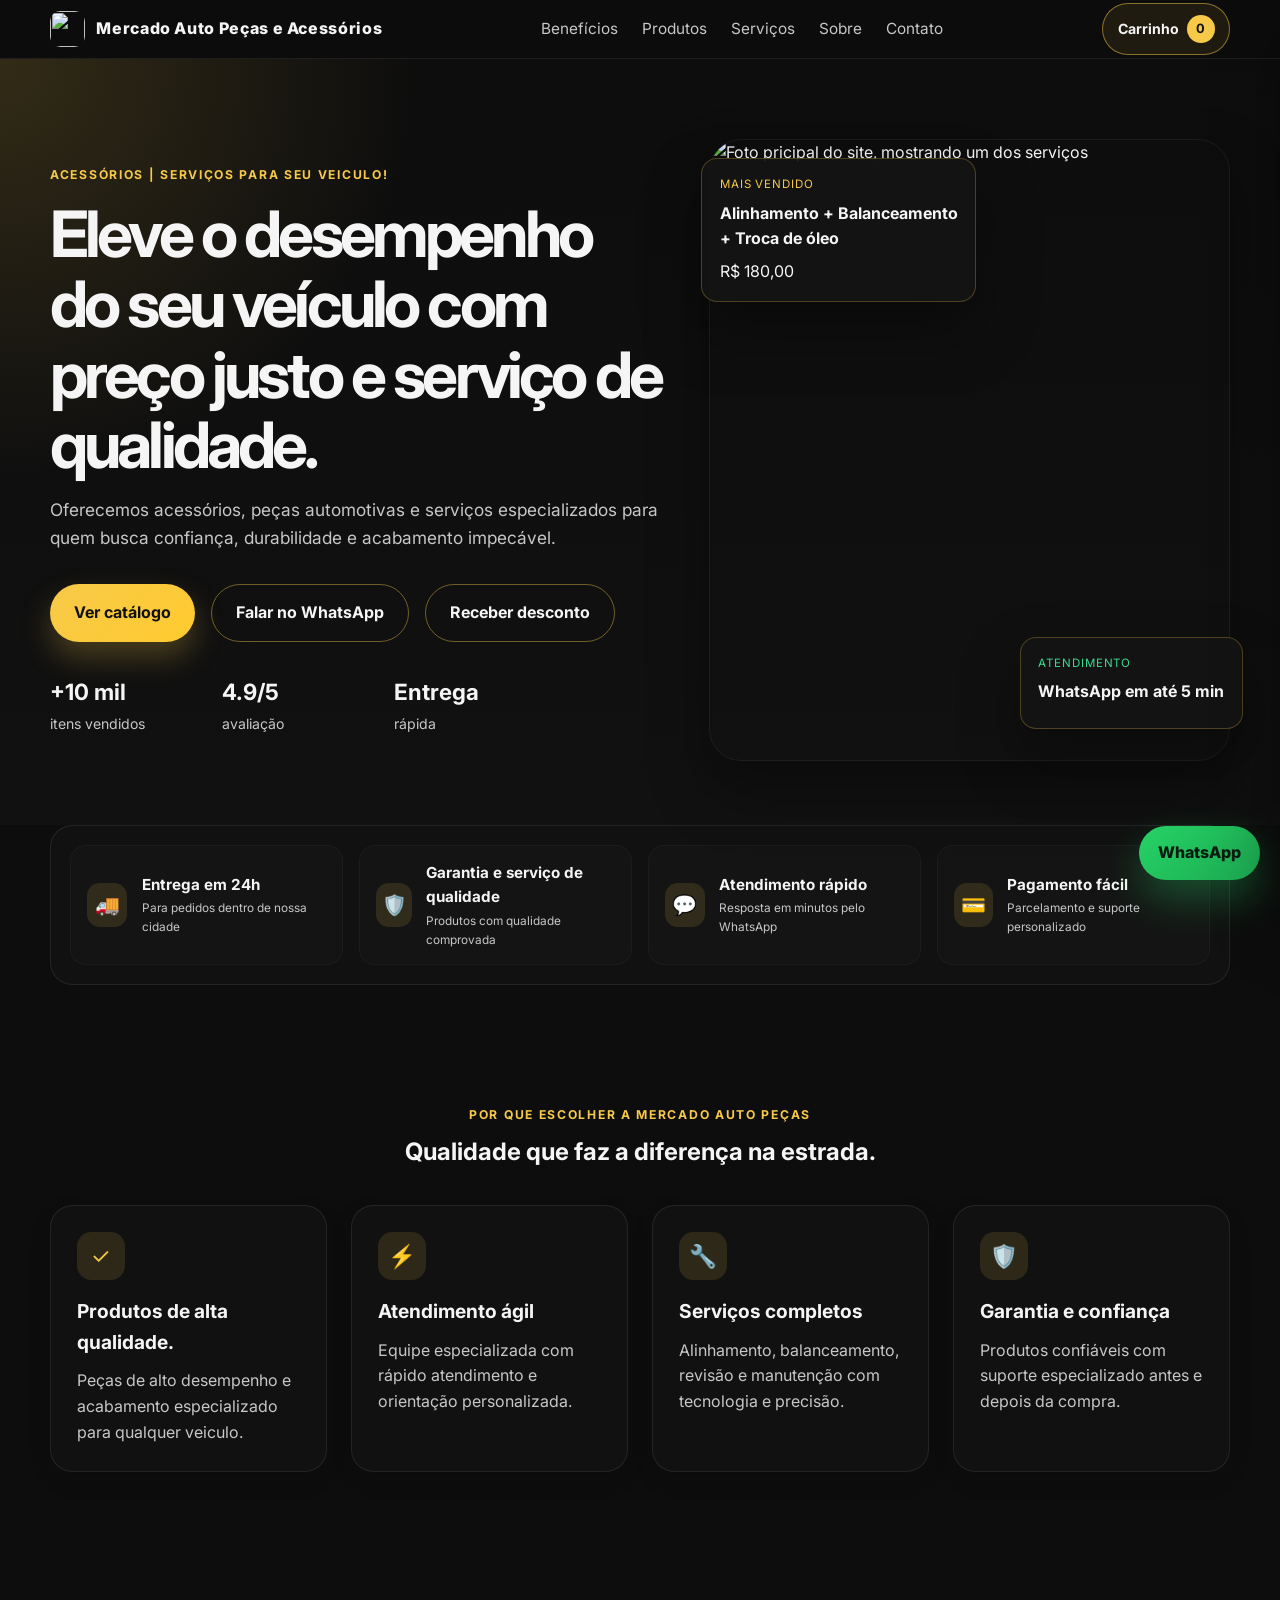
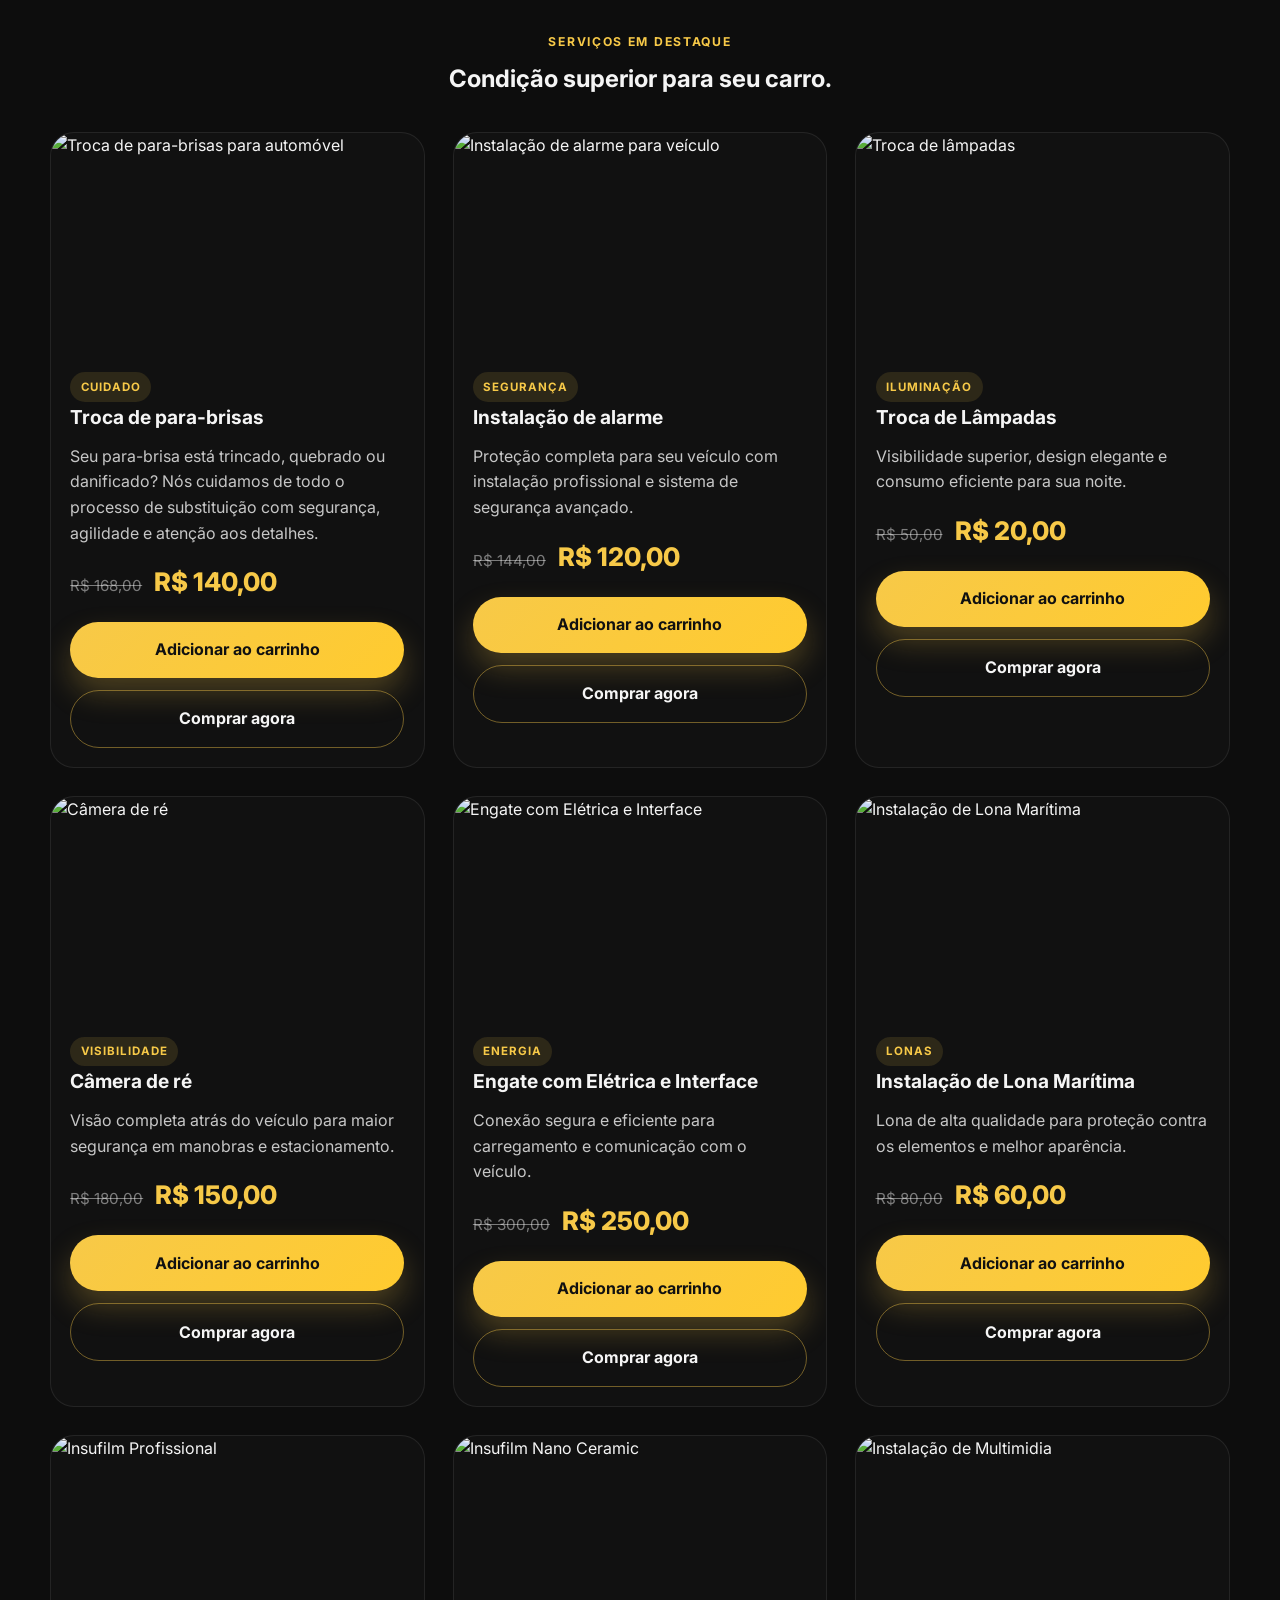
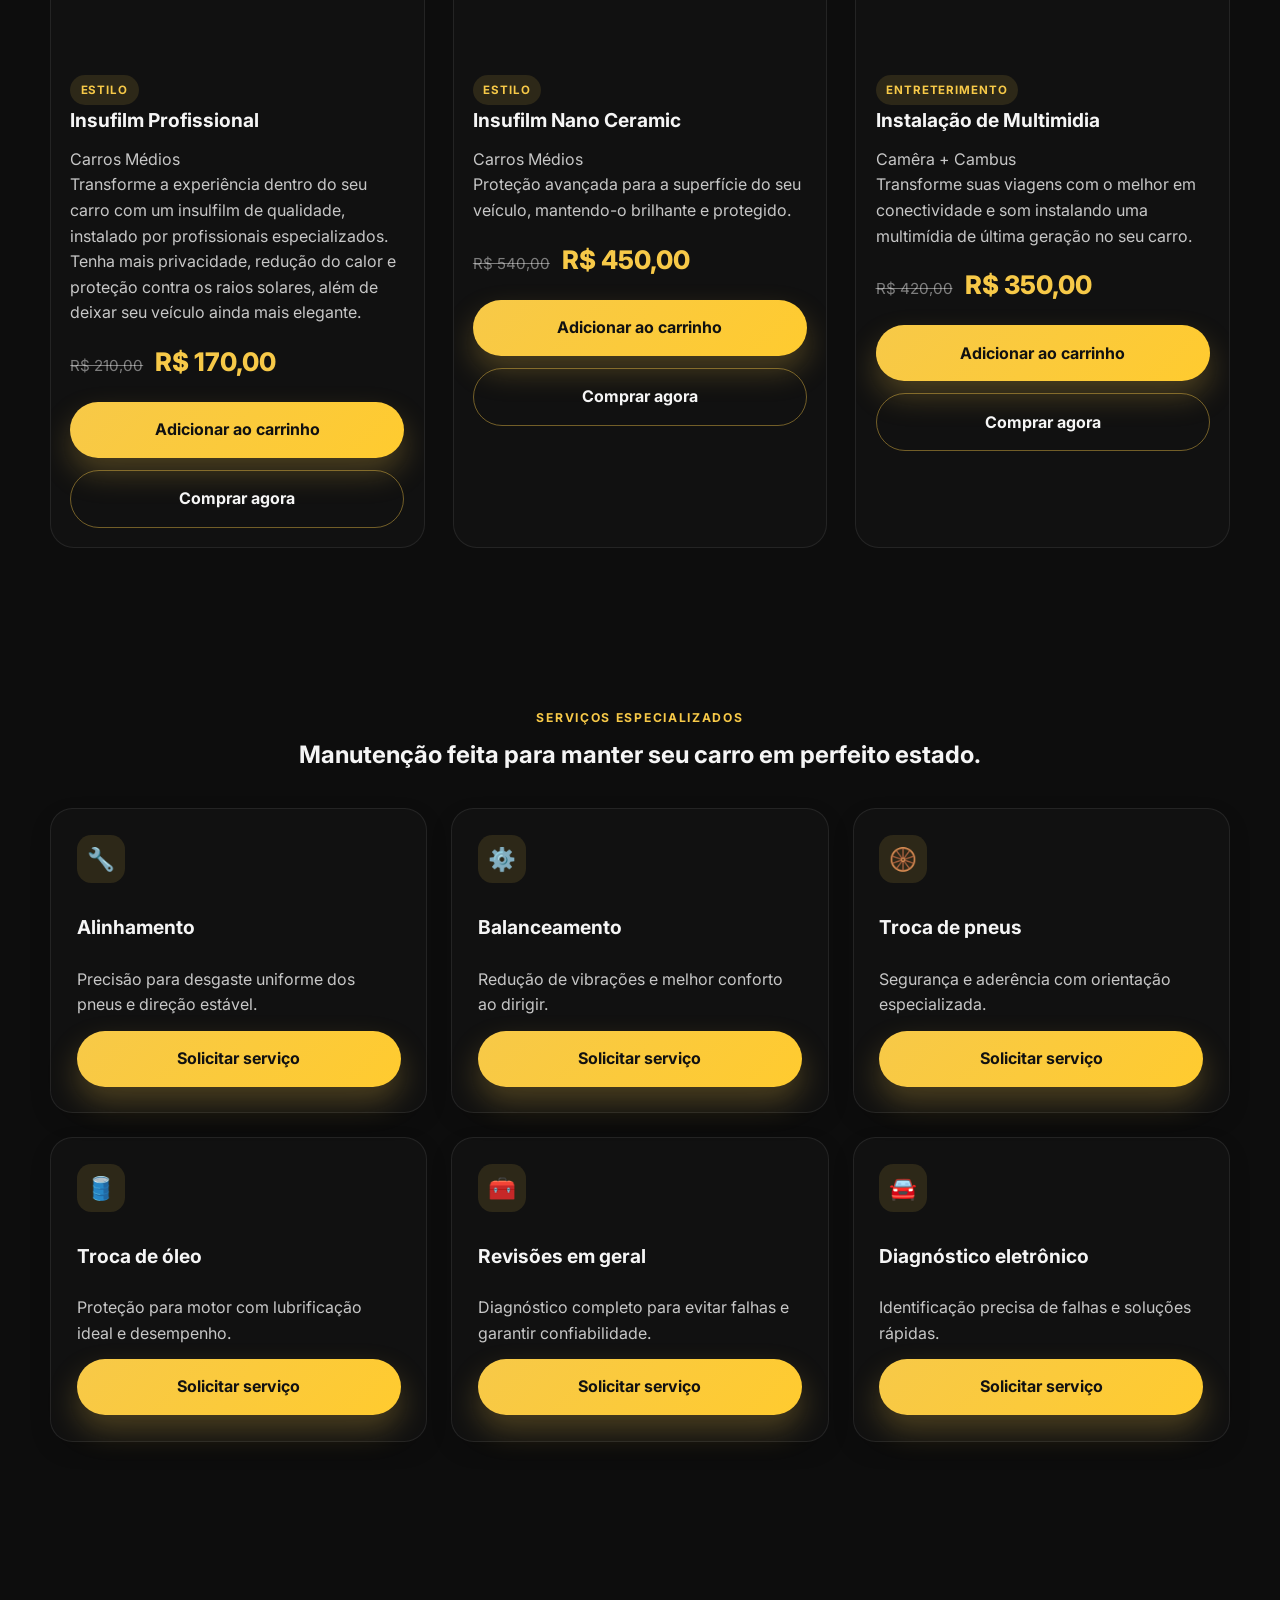
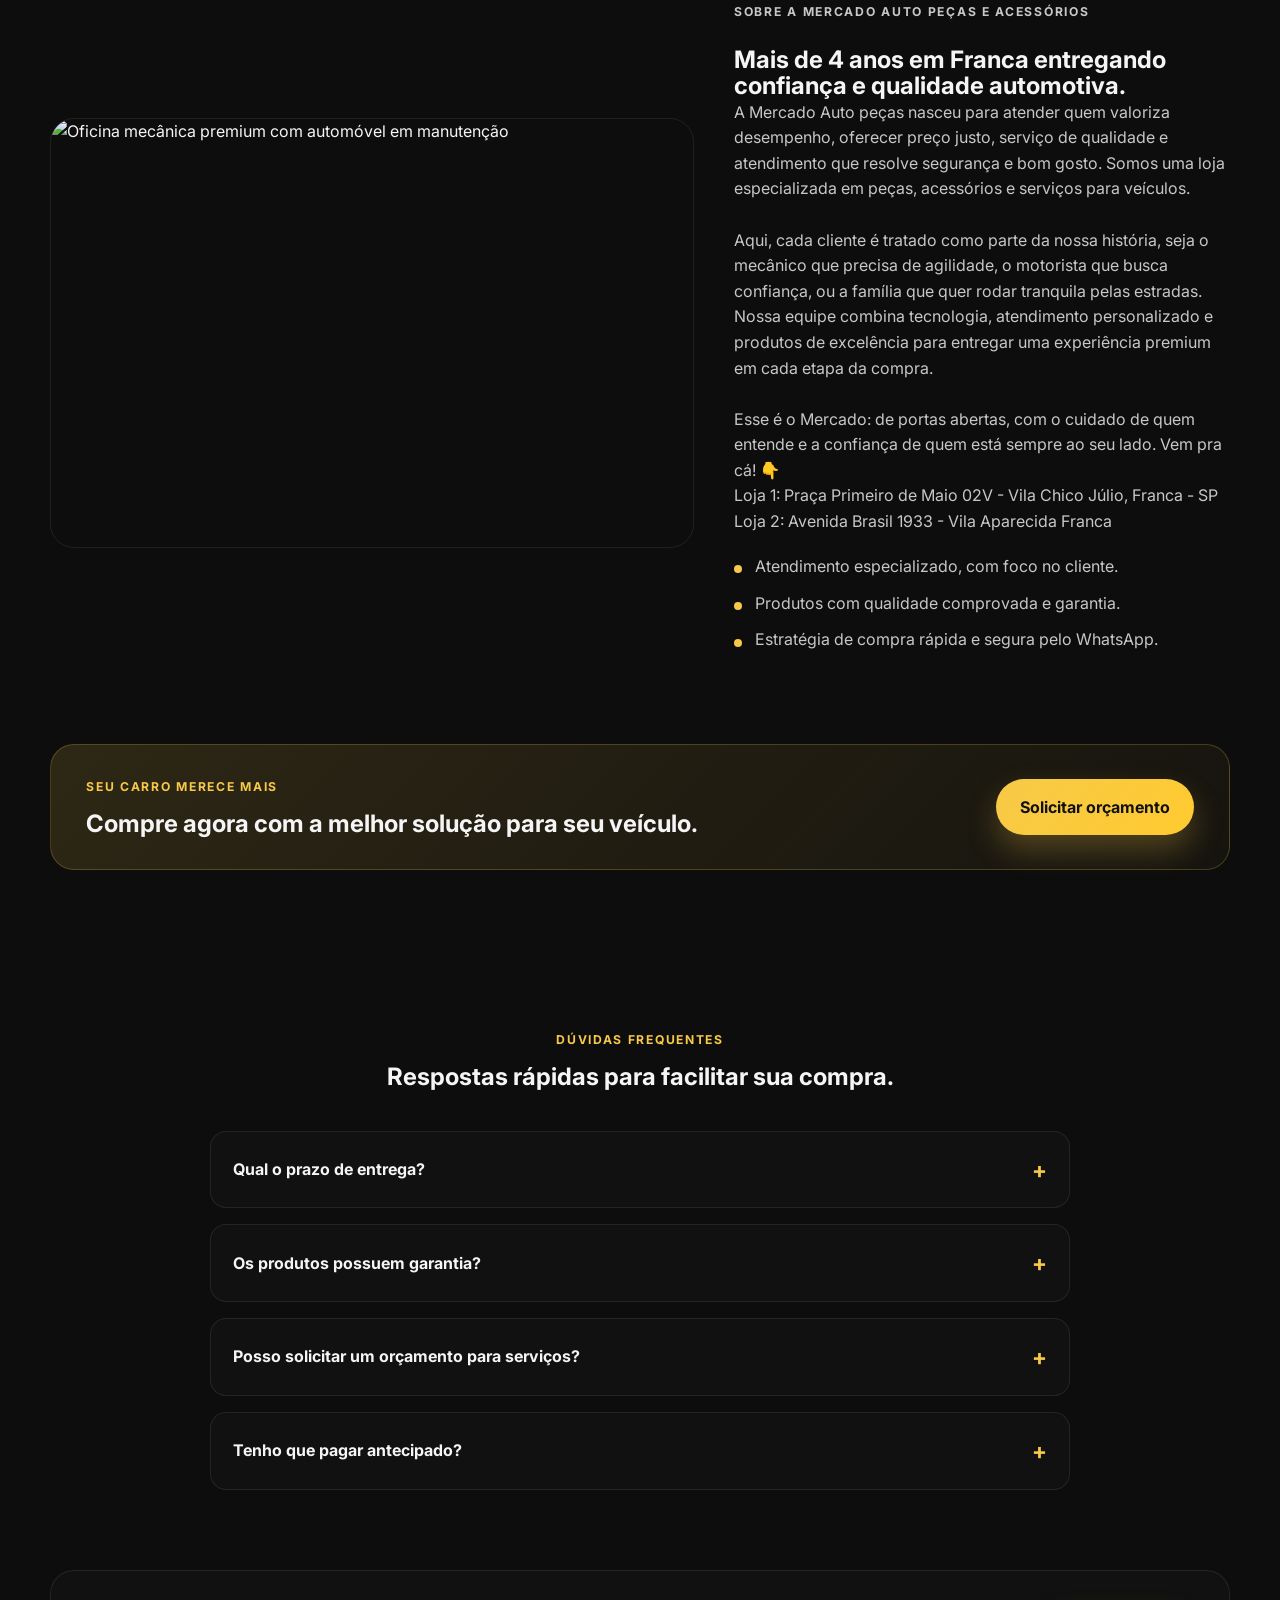
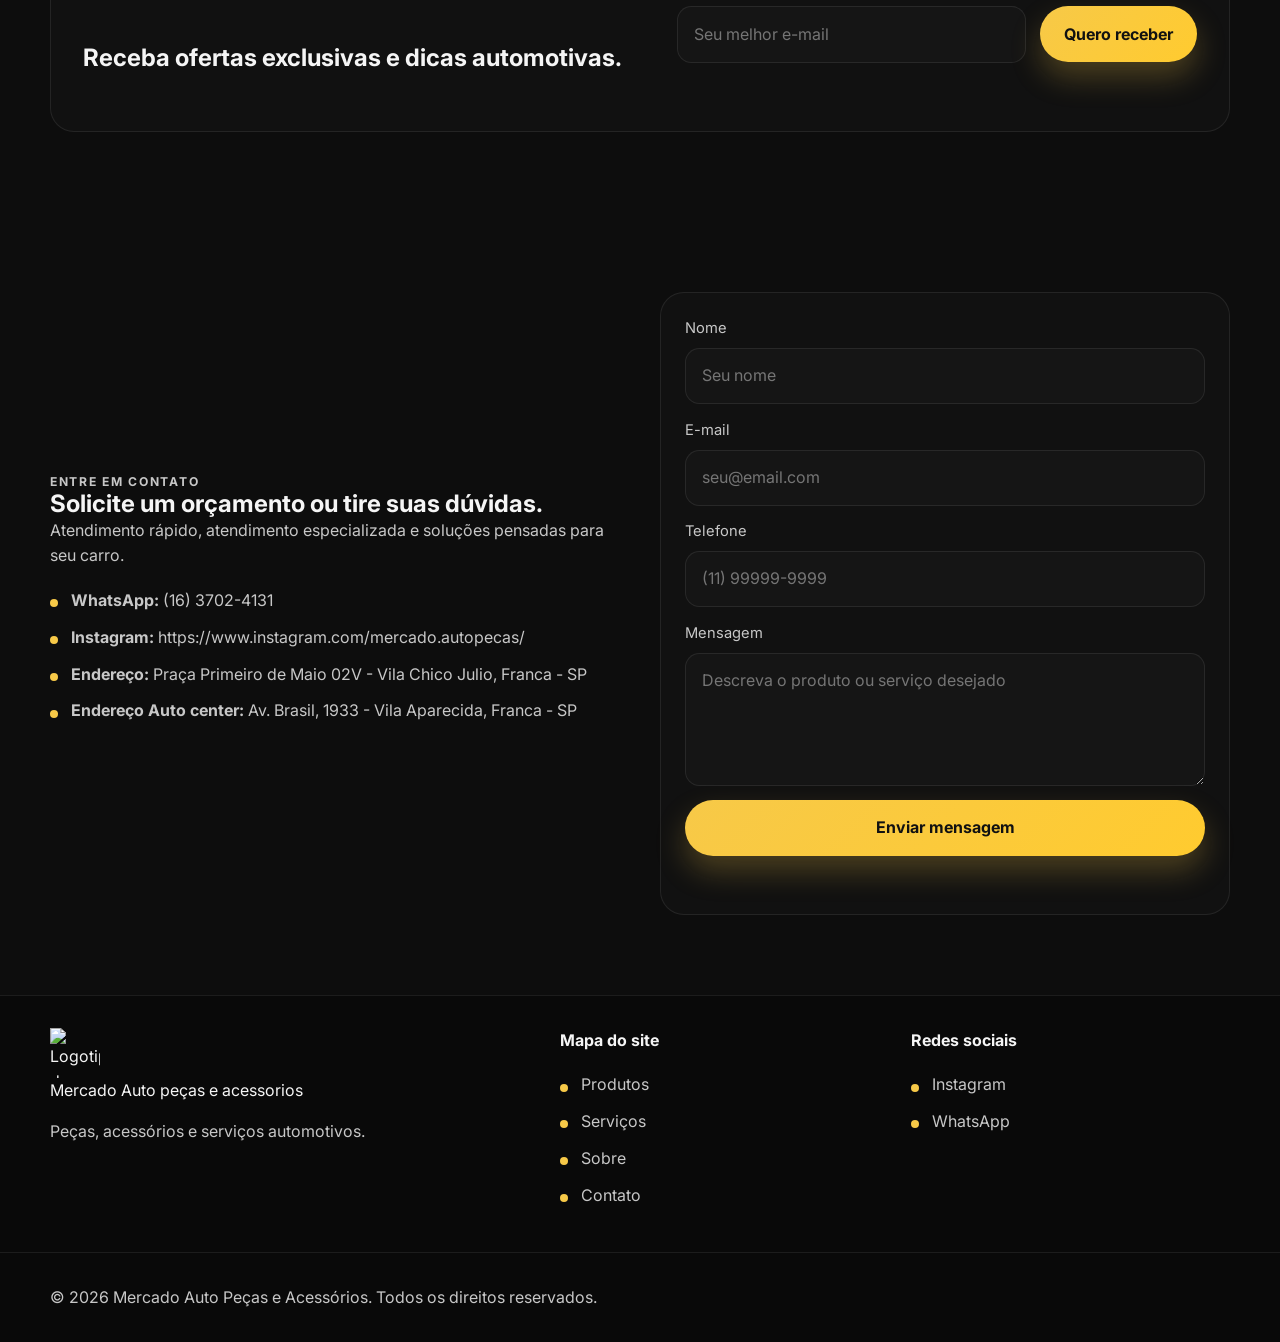
==== commit ff0efd21: "inseri as imagens, icones e conteudos da empresa, corrigi bugs e assim terminando o projeto" ====
--- a/site/index.html
+++ b/site/index.html
@@ -5,8 +5,7 @@
     <meta http-equiv="X-UA-Compatible" content="IE=edge" />
     <meta name="viewport" content="width=device-width, initial-scale=1.0" />
     <title>Mercado Auto Peças e Acessórios</title>
-    <link rel="icon" href="https://encrypted-tbn0.gstatic.com/images?q=tbn:ANd9GcQ14J4Rntf9xK4vdnO0Xxl8tC5JmZPgTUbaqP1GJme5MMG0cU4T7nhD9AM&s=10" type="image/png">
-    <img src="https://encrypted-tbn0.gstatic.com/images?q=tbn:ANd9GcQ14J4Rntf9xK4vdnO0Xxl8tC5JmZPgTUbaqP1GJme5MMG0cU4T7nhD9AM&s=10" alt="logotipo da empresa" width="80" height="80">
+    <link rel="icon" href="https://scontent.frao1-1.fna.fbcdn.net/v/t39.30808-6/217225690_103146088716101_6920598818844531570_n.png?stp=dst-png&cstp=mx322x322&ctp=s322x322&_nc_cat=106&ccb=1-7&_nc_sid=6ee11a&_nc_eui2=AeH3hATrkHyPFKmseqA9LGo5YOw0h1jrxYNg7DSHWOvFg12ESkAIKBszXO4khp4xGvOEF6dMG0lDwH8nUaCgX0tR&_nc_ohc=1Nxs0UM45OsQ7kNvwEY4Tv-&_nc_oc=AdpAPE_j-wLduYiLVj-opBuUoeXCFfbgOuGjo3mPa2AQX9saonLwwfmzxKf6ZieHvUHHGulg3kBUz8QosLWjqpBV&_nc_zt=23&_nc_ht=scontent.frao1-1.fna&_nc_gid=9o8a39ox2pmLZkUWYL7llQ&_nc_ss=7b2a8&oh=00_AQJFSsNXhSbb8p05lB2I6whMvRupQVBj8IdkzNovddm4yw&oe=6AA2719B" type="image/png">
     <meta
       name="description"
       content="Mercado Auto Peças e Acessórios oferece peças, acessórios e serviços automotivos com atendimento rápido e WhatsApp direto para comprar ou solicitar o serviço desejado."
@@ -31,6 +30,7 @@
     <header class="site-header">
       <div class="container header-inner">
         <a href="#top" class="brand" aria-label="Mercado Auto Peças e Acessórios início">
+          <img class="brand-logo" src="https://scontent.frao1-1.fna.fbcdn.net/v/t39.30808-6/217225690_103146088716101_6920598818844531570_n.png?stp=dst-png&cstp=mx322x322&ctp=s322x322&_nc_cat=106&ccb=1-7&_nc_sid=6ee11a&_nc_eui2=AeH3hATrkHyPFKmseqA9LGo5YOw0h1jrxYNg7DSHWOvFg12ESkAIKBszXO4khp4xGvOEF6dMG0lDwH8nUaCgX0tR&_nc_ohc=1Nxs0UM45OsQ7kNvwEY4Tv-&_nc_oc=AdpAPE_j-wLduYiLVj-opBuUoeXCFfbgOuGjo3mPa2AQX9saonLwwfmzxKf6ZieHvUHHGulg3kBUz8QosLWjqpBV&_nc_zt=23&_nc_ht=scontent.frao1-1.fna&_nc_gid=FIBydj1aScdOm_sfDsbIpw&_nc_ss=7b2a8&oh=00_AQLaDZF_aH-R6ZREdeMoCXQzQE96yZIEr-cyI_dgIc5T4g&oe=6AA2719B" alt="" width="36" height="36">
           <span>Mercado Auto Peças e Acessórios</span>
         </a>
 
@@ -59,7 +59,7 @@
       <section class="hero" id="top">
         <div class="container hero-content">
           <div class="hero-copy reveal">
-            <p class="eyebrow">Acessorios | Serviços para seu veiculo!</p>
+            <p class="eyebrow">Acessórios | Serviços para seu veiculo!</p>
             <h1>Eleve o desempenho do seu veículo com preço justo e serviço de qualidade.</h1>
             <p class="lead">
               Oferecemos acessórios, peças automotivas e serviços especializados para quem
@@ -86,14 +86,14 @@
           <div class="hero-visual reveal" aria-label="Imagem de veículo premium">
             <div class="image-shell">
               <img
-                src="https://instagram.frao1-1.fna.fbcdn.net/v/t51.82787-15/565557465_18067348871584272_4054245803280901338_n.jpg?stp=dst-jpg_e35_p640x640_sh2.08_tt6&_nc_cat=109&ig_cache_key=MzcxNzM3MTc0MjM1MzY5NTgyOA%3D%3D.3-ccb7-5&ccb=7-5&_nc_sid=58cdad&efg=eyJ2ZW5jb2RlX3RhZyI6IlNUT1JZLnhwaWRzLjEwODAuc2RyLnJlZ3VsYXJfcGhvdG8uQzMifQ%3D%3D&_nc_ohc=j8S_oql_s0oQ7kNvwGOaGvx&_nc_oc=Adrz0IbSHujCnwJxQBwxgPrvyUFXdGmNzOlYlpBR5_PlBfNXIpnUzPdyDijDjoiIG-iZeavGDEyooHmxr5hTEt_6&_nc_zt=23&_nc_ht=instagram.frao1-1.fna&_nc_gid=am7VI3q_-pSoHLaTZC93KQ&_nc_ss=7b6a8&oh=00_AQLhJiuJo7wCgbtN_fg9k3Pet-2ukyfdk17uuFtZ5ElHOQ&oe=6A9A9F2F"
-                alt="foto principal do site"
+                src="https://scontent.frao1-1.fna.fbcdn.net/v/t39.30808-6/573486520_850580823984168_8319333104933915426_n.jpg?stp=dst-jpg_tt6&cstp=mx1080x1350&ctp=s1080x1350&_nc_cat=111&ccb=1-7&_nc_sid=127cfc&_nc_eui2=AeFMyCi0UXmGK_V8f88toNsvMdjaXDessqgx2NpcN6yyqAJe9QnBjwFeQor4fErWe7ktEMDqQ78023P7PW-DmCUv&_nc_ohc=GoHZisCvRBwQ7kNvwE8OcjH&_nc_oc=AdoOrIybFaKkzVNE3cv9tkJaBDB_tSUi6dJnLU9v0fiTXMT9bvOA3v8tO92oD0U0OS51Mchsi0SZJFJ8C2gJ4SXA&_nc_zt=23&_nc_ht=scontent.frao1-1.fna&_nc_gid=MvokINs2tvBdWPuUjOyBng&_nc_ss=7b2a8&oh=00_AQKVndYfkIZv0lzC8KMcYmFAIhv2mFyOh0awb56A6HqiXQ&oe=6AA2577F"
+                alt="Foto pricipal do site, mostrando um dos serviços"
               />
             </div>
             <div class="floating-card floating-card-top">
               <span class="card-tag">Mais vendido</span>
-              <strong>Kit de Freio + Disco</strong>
-              <span>R$ 1.249</span>
+              <strong>Alinhamento + Balanceamento <br>+ Troca de óleo</strong>
+              <span>R$ 180,00</span>
             </div>
             <div class="floating-card floating-card-bottom">
               <span class="card-tag success">Atendimento</span>
@@ -109,7 +109,7 @@
             <span class="trust-icon" aria-hidden="true">🚚</span>
             <div>
               <strong>Entrega em 24h</strong>
-              <small>Para pedidos selecionados</small>
+              <small>Para pedidos dentro de nossa cidade</small>
             </div>
           </div>
           <div class="trust-item">
@@ -139,7 +139,7 @@
       <section class="benefits" id="beneficios">
         <div class="container">
           <div class="section-heading reveal">
-            <p class="eyebrow">Por que escolher a Mercado Auto</p>
+            <p class="eyebrow">Por que escolher a Mercado Auto Peças</p>
             <h2>Qualidade que faz a diferença na estrada.</h2>
           </div>
 
@@ -171,123 +171,183 @@
       <section class="products" id="produtos">
         <div class="container">
           <div class="section-heading reveal">
-            <p class="eyebrow">Produtos em destaque</p>
+            <p class="eyebrow">Serviços em destaque</p>
             <h2>Condição superior para seu carro.</h2>
           </div>
 
           <div class="product-grid">
-            <article class="product-card reveal" data-name="Kit de Freios dianteiros" data-price="1249">
-              <img
-                src="https://images.unsplash.com/photo-1489824904134-891ab64532f1?auto=format&fit=crop&w=800&q=80"
-                alt="Kit de freios dianteiros para automóvel"
-              />
-              <div class="card-body">
-                <span class="tag">Performance</span>
-                <h3>Kit de Freios dianteiros</h3>
-                <p>Discos ventilados e pastilhas de alta aderência para frenagem segura e precisa.</p>
-                <div class="price-row">
-                  <span class="old-price">R$ 1.499</span>
-                  <span class="promo-price">R$ 1.249</span>
-                </div>
-                <div class="card-actions">
-                  <button class="btn btn-primary add-to-cart" type="button">Adicionar ao carrinho</button>
-                  <button class="btn btn-secondary buy-now" type="button">Comprar agora</button>
-                </div>
-              </div>
-            </article>
-
-            <article class="product-card reveal" data-name="Suspensão esportiva" data-price="899">
-              <img
-                src="https://images.unsplash.com/photo-1503376780353-7e6692767b70?auto=format&fit=crop&w=800&q=80"
-                alt="Suspensão esportiva para veículo"
+            <article class="product-card reveal" data-name="Troca de para-brisas" data-price="180">
+              <img
+                src="https://scontent.frao1-2.fna.fbcdn.net/v/t39.30808-6/474156227_639640565078196_4976850111472237453_n.jpg?stp=dst-jpg_tt6&cstp=mx1440x1799&ctp=s1440x1799&_nc_cat=103&ccb=1-7&_nc_sid=127cfc&_nc_eui2=AeHxKFtI_kEDpHA9vY1WliIRbN-RA2EhBmVs35EDYSEGZSzWH6YxN_T38K6BsrkLCRa9wVtwwO_6PAUh8Uy0vQRQ&_nc_ohc=rYoFQbm5b7UQ7kNvwEFKOW2&_nc_oc=AdotcJzGFzC8rlMe3NCl_T5Te2pBuS_tnRHYk8WAXssPJpwwm5dmBtLZce28CBWlJwFP7uIxeeAiUEaNgiwGfgLE&_nc_zt=23&_nc_ht=scontent.frao1-2.fna&_nc_gid=LuZS1WM8POhCPtCUyDUyoA&_nc_ss=7b2a8&oh=00_AQI-9dpyxu8Nuor0fSKwKjR3ed1tu664zt6bJhuLJ7ZcaQ&oe=6AA26896"
+                alt="Troca de para-brisas para automóvel"
+              />
+              <div class="card-body">
+                <span class="tag">Cuidado</span>
+                <h3>Troca de para-brisas</h3>
+                <p>Seu para-brisa está trincado, quebrado ou danificado? Nós cuidamos de todo o processo de substituição com segurança, agilidade e atenção aos detalhes.</p>
+                <div class="price-row">
+                  <span class="old-price">R$ 168,00</span>
+                  <span class="promo-price">R$ 140,00</span>
+                </div>
+                <div class="card-actions">
+                  <button class="btn btn-primary add-to-cart" type="button">Adicionar ao carrinho</button>
+                  <button class="btn btn-secondary buy-now" type="button">Comprar agora</button>
+                </div>
+              </div>
+            </article>
+
+            <article class="product-card reveal" data-name="Instalação de alarme" data-price="899">
+              <img
+                src="https://scontent.frao1-2.fna.fbcdn.net/v/t39.30808-6/545863641_809443234764594_3311985170202593235_n.jpg?stp=dst-jpg_tt6&cstp=mx1080x1350&ctp=s1080x1350&_nc_cat=102&ccb=1-7&_nc_sid=127cfc&_nc_eui2=AeGZkdPHygI4Q3JvZkiUNJA7W-BzlytB0Pdb4HOXK0HQ94XvA5zfoi7GptIgWWN2SVmeeqIYwFlJyulbZg26QVRY&_nc_ohc=iIzkJAJ3RYIQ7kNvwHvxd6R&_nc_oc=AdrMw0uWJL-1LSFDiNk5HfF3hgNp9-Pdgp2pVIJBjIT5FB1U91tD8G6SelfL_IkPPdDxiJbD7m7vGRtPEcEljZLC&_nc_zt=23&_nc_ht=scontent.frao1-2.fna&_nc_gid=T2gRippRymLUcN91v7Kl8w&_nc_ss=7b2a8&oh=00_AQKbivmlCarQiCKpuU7mIUVQvesFP4S7uKR-CqB_sybf-w&oe=6AA26983"
+                alt="Instalação de alarme para veículo"
+              />
+              <div class="card-body">
+                <span class="tag">Segurança</span>
+                <h3>Instalação de alarme</h3>
+                <p>Proteção completa para seu veículo com instalação profissional e sistema de segurança avançado.</p>
+                <div class="price-row">
+                  <span class="old-price">R$ 144,00</span>
+                  <span class="promo-price">R$ 120,00</span>
+                </div>
+                <div class="card-actions">
+                  <button class="btn btn-primary add-to-cart" type="button">Adicionar ao carrinho</button>
+                  <button class="btn btn-secondary buy-now" type="button">Comprar agora</button>
+                </div>
+              </div>
+            </article>
+
+            <article class="product-card reveal" data-name="Troca de lâmpadas" data-price="649">
+              <img
+                src="https://mobilidade.estadao.com.br/wp-content/uploads/2022/05/lampada.jpg"
+                alt="Troca de lâmpadas"
+              />
+              <div class="card-body">
+                <span class="tag">Iluminação</span>
+                <h3>Troca de Lâmpadas</h3>
+                <p>Visibilidade superior, design elegante e consumo eficiente para sua noite.</p>
+                <div class="price-row">
+                  <span class="old-price">R$ 50,00</span>
+                  <span class="promo-price">R$ 20,00</span>
+                </div>
+                <div class="card-actions">
+                  <button class="btn btn-primary add-to-cart" type="button">Adicionar ao carrinho</button>
+                  <button class="btn btn-secondary buy-now" type="button">Comprar agora</button>
+                </div>
+              </div>
+            </article>
+
+            <article class="product-card reveal" data-name="Câmera de ré" data-price="529">
+              <img
+                src="https://scontent.frao1-2.fna.fbcdn.net/v/t39.30808-6/473448575_640811921627727_4389869567857553060_n.jpg?stp=dst-jpg_tt6&cstp=mx1440x1800&ctp=s1440x1800&_nc_cat=103&ccb=1-7&_nc_sid=127cfc&_nc_eui2=AeGVocyoHJwNpq_N8LZa33HmSR15WnoPo-pJHXlaeg-j6pe1jEID-vjL3fpPcMkczEFzZao95jutMLSz3hNpKVDf&_nc_ohc=sKkCBvd1C1kQ7kNvwFMF6Qw&_nc_oc=AdqUqB-gv1k9H6Sk3yMw1r8MvMR9Vsn2lrpjKz2gXFJrZUANUjC5YWTzwGFWYxZJqEBHlxz7X2w2BdyhGvZudawl&_nc_zt=23&_nc_ht=scontent.frao1-2.fna&_nc_gid=GORwPDXRugqyOH2X4SWQiQ&_nc_ss=7b2a8&oh=00_AQKDls3RRGEcFUCB2gLd1wzXUu2hNtPn4LYEH0mh4BbJVg&oe=6AA2779B"
+                alt="Câmera de ré "
+              />
+              <div class="card-body">
+                <span class="tag">Visibilidade</span>
+                <h3>Câmera de ré</h3>
+                <p>Visão completa atrás do veículo para maior segurança em manobras e estacionamento.</p>
+                <div class="price-row">
+                  <span class="old-price">R$ 180,00</span>
+                  <span class="promo-price">R$ 150,00</span>
+                </div>
+                <div class="card-actions">
+                  <button class="btn btn-primary add-to-cart" type="button">Adicionar ao carrinho</button>
+                  <button class="btn btn-secondary buy-now" type="button">Comprar agora</button>
+                </div>
+              </div>
+            </article>
+
+            <article class="product-card reveal" data-name="Engate com Elétrica e Interface" data-price="719">
+              <img
+                src="https://scontent.frao1-1.fna.fbcdn.net/v/t39.30808-6/474086022_639625428413043_3401077350093408077_n.jpg?stp=dst-jpg_tt6&cstp=mx1440x1799&ctp=s1440x1799&_nc_cat=109&ccb=1-7&_nc_sid=127cfc&_nc_eui2=AeFxjr5ZkyayPcVHrf94rLfj4hYs46ySt7niFizjrJK3uadF3XeJDRihkABtCxNZ3DQhEUjryzxRylWJ7m7FBuuD&_nc_ohc=GvG2dCNbIk0Q7kNvwEZsedV&_nc_oc=Adq-CwciJqvfhe1COIFiq-7EXffZ_qBzNbPu42Yhcr3p_7AIt4SYy855ei4WKqx-w_I1pMyd3zzTvJk4zAgpDMb6&_nc_zt=23&_nc_ht=scontent.frao1-1.fna&_nc_gid=Ela9-bPXn6i_3Jcc7F9wRw&_nc_ss=7b2a8&oh=00_AQLsbxF41B6SCALuM6FIc28CuoJtkxp7FXnka5zh7d7JeQ&oe=6AA26C99"
+                alt="Engate com Elétrica e Interface"
+              />
+              <div class="card-body">
+                <span class="tag">Energia</span>
+                <h3>Engate com Elétrica e Interface</h3>
+                <p>Conexão segura e eficiente para carregamento e comunicação com o veículo.</p>
+                <div class="price-row">
+                  <span class="old-price">R$ 300,00</span>
+                  <span class="promo-price">R$ 250,00</span>
+                </div>
+                <div class="card-actions">
+                  <button class="btn btn-primary add-to-cart" type="button">Adicionar ao carrinho</button>
+                  <button class="btn btn-secondary buy-now" type="button">Comprar agora</button>
+                </div>
+              </div>
+            </article>
+
+            <article class="product-card reveal" data-name="Instalação de Lona Marítima" data-price="1099">
+              <img
+                src="https://scontent.frao1-2.fna.fbcdn.net/v/t39.30808-6/474915297_659152959782075_6015599869492880871_n.jpg?stp=dst-jpg_tt6&cstp=mx1440x1800&ctp=s1440x1800&_nc_cat=104&ccb=1-7&_nc_sid=3a1ebe&_nc_eui2=AeGDnsrA6-AnSI_LkBDNeGceYIP0EXaH75Fgg_QRdofvkYrk4U_oZnh-72KBr6qge7dlYnLQoCgTnZ82Lh_lYHkK&_nc_ohc=lYitb0qUBtYQ7kNvwGYNJ0y&_nc_oc=AdpYHHu0iSoC8znJdw6Yv1Vgn2UZ53di2IRwt--psSewub4yMaMsqC36wEnTj1I1Xx9Nw22Iaj5nLBc-da7bVBZO&_nc_zt=23&_nc_ht=scontent.frao1-2.fna&_nc_gid=gNMu38MQMcedmbY9TEwNjg&_nc_ss=7b2a8&oh=00_AQLojLlyEUEmhCaxBJCNtbp259umCxjfztIoz4Jki1k1mw&oe=6AA271D8"
+                alt="Instalação de Lona Marítima"
+              />
+              <div class="card-body">
+                <span class="tag">Lonas</span>
+                <h3>Instalação de Lona Marítima</h3>
+                <p>Lona de alta qualidade para proteção contra os elementos e melhor aparência.</p>
+                <div class="price-row">
+                  <span class="old-price">R$ 80,00</span>
+                  <span class="promo-price">R$ 60,00</span>
+                </div>
+                <div class="card-actions">
+                  <button class="btn btn-primary add-to-cart" type="button">Adicionar ao carrinho</button>
+                  <button class="btn btn-secondary buy-now" type="button">Comprar agora</button>
+                </div>
+              </div>
+            </article>
+            <article class="product-card reveal" data-name="Insufilm Profissional" data-price="1099">
+              <img
+                src="https://cotac.com.br/blog/wp-content/uploads/2025/06/insulfilm-permitido-por-lei.jpg"
+                alt="Insufilm Profissional"
               />
               <div class="card-body">
                 <span class="tag">Estilo</span>
-                <h3>Suspensão esportiva</h3>
-                <p>Maior estabilidade e resposta esportiva para curvas e rodovias com conforto.</p>
-                <div class="price-row">
-                  <span class="old-price">R$ 1.099</span>
-                  <span class="promo-price">R$ 899</span>
-                </div>
-                <div class="card-actions">
-                  <button class="btn btn-primary add-to-cart" type="button">Adicionar ao carrinho</button>
-                  <button class="btn btn-secondary buy-now" type="button">Comprar agora</button>
-                </div>
-              </div>
-            </article>
-
-            <article class="product-card reveal" data-name="Farol LED premium" data-price="649">
-              <img
-                src="https://images.unsplash.com/photo-1553440569-bcc63803a83d?auto=format&fit=crop&w=800&q=80"
-                alt="Farol LED premium automotivo"
-              />
-              <div class="card-body">
-                <span class="tag">Iluminação</span>
-                <h3>Farol LED premium</h3>
-                <p>Visibilidade superior, design elegante e consumo eficiente para sua noite.</p>
-                <div class="price-row">
-                  <span class="old-price">R$ 799</span>
-                  <span class="promo-price">R$ 649</span>
-                </div>
-                <div class="card-actions">
-                  <button class="btn btn-primary add-to-cart" type="button">Adicionar ao carrinho</button>
-                  <button class="btn btn-secondary buy-now" type="button">Comprar agora</button>
-                </div>
-              </div>
-            </article>
-
-            <article class="product-card reveal" data-name="Pneu all season" data-price="529">
-              <img
-                src="https://images.unsplash.com/photo-1549399542-7e3f8b79c341?auto=format&fit=crop&w=800&q=80"
-                alt="Pneu all season para automóvel"
-              />
-              <div class="card-body">
-                <span class="tag">Segurança</span>
-                <h3>Pneu all season</h3>
-                <p>Tração confiável em diferentes condições climáticas com duração aprimorada.</p>
-                <div class="price-row">
-                  <span class="old-price">R$ 699</span>
-                  <span class="promo-price">R$ 529</span>
-                </div>
-                <div class="card-actions">
-                  <button class="btn btn-primary add-to-cart" type="button">Adicionar ao carrinho</button>
-                  <button class="btn btn-secondary buy-now" type="button">Comprar agora</button>
-                </div>
-              </div>
-            </article>
-
-            <article class="product-card reveal" data-name="Bateria 12V premium" data-price="719">
-              <img
-                src="https://images.unsplash.com/photo-1621007947382-bb3c3994e3fb?auto=format&fit=crop&w=800&q=80"
-                alt="Bateria automotiva premium de alta performance"
-              />
-              <div class="card-body">
-                <span class="tag">Energia</span>
-                <h3>Bateria 12V premium</h3>
-                <p>Partida confiável, maior resistência e excelente performance em qualquer viagem.</p>
-                <div class="price-row">
-                  <span class="old-price">R$ 899</span>
-                  <span class="promo-price">R$ 719</span>
-                </div>
-                <div class="card-actions">
-                  <button class="btn btn-primary add-to-cart" type="button">Adicionar ao carrinho</button>
-                  <button class="btn btn-secondary buy-now" type="button">Comprar agora</button>
-                </div>
-              </div>
-            </article>
-
-            <article class="product-card reveal" data-name="Sistema de som premium" data-price="1099">
-              <img
-                src="https://images.unsplash.com/photo-1511919884226-fd3cad34687c?auto=format&fit=crop&w=800&q=80"
-                alt="Sistema de som automotivo premium"
-              />
-              <div class="card-body">
-                <span class="tag">Áudio</span>
-                <h3>Sistema de som premium</h3>
-                <p>Som imersivo com potência e clareza para cada faixa e cada rota.</p>
-                <div class="price-row">
-                  <span class="old-price">R$ 1.399</span>
-                  <span class="promo-price">R$ 1.099</span>
+                <h3>Insufilm Profissional</h3>
+                <p> Carros Médios</p>
+                <p>Transforme a experiência dentro do seu carro com um insulfilm de qualidade, instalado por profissionais especializados. Tenha mais privacidade, redução do calor e proteção contra os raios solares, além de deixar seu veículo ainda mais elegante.</p>
+                <div class="price-row">
+                  <span class="old-price">R$ 210,00</span>
+                  <span class="promo-price">R$ 170,00</span>
+                </div>
+                <div class="card-actions">
+                  <button class="btn btn-primary add-to-cart" type="button">Adicionar ao carrinho</button>
+                  <button class="btn btn-secondary buy-now" type="button">Comprar agora</button>
+                </div>
+              </div>
+            </article>
+            <article class="product-card reveal" data-name="Insufilm Nano Ceramic" data-price="1099">
+              <img
+                src="https://exactacessoriosdeautos.com.br/wp-content/uploads/2024/08/aplicacao-de-insufilm.webp"
+                alt="Insufilm Nano Ceramic"
+              />
+              <div class="card-body">
+                <span class="tag">Estilo</span>
+                <h3>Insufilm Nano Ceramic</h3>
+                <p>Carros Médios</p>
+                <p>Proteção avançada para a superfície do seu veículo, mantendo-o brilhante e protegido.</p>
+                <div class="price-row">
+                  <span class="old-price">R$ 540,00</span>
+                  <span class="promo-price">R$ 450,00</span>
+                </div>
+                <div class="card-actions">
+                  <button class="btn btn-primary add-to-cart" type="button">Adicionar ao carrinho</button>
+                  <button class="btn btn-secondary buy-now" type="button">Comprar agora</button>
+                </div>
+              </div>
+            </article>
+            <article class="product-card reveal" data-name="Instalação de Multimidia" data-price="1099">
+              <img
+                src="https://s2-autoesporte.glbimg.com/VF6WvlRJbH1EqRoCPs-5ohKLCAs=/0x0:1920x1080/888x0/smart/filters:strip_icc()/i.s3.glbimg.com/v1/AUTH_cf9d035bf26b4646b105bd958f32089d/internal_photos/bs/2022/d/d/66DUNsRwOdSDp6wma4vA/sem-titulo.jpg"
+                alt="Instalação de Multimidia"
+              />
+              <div class="card-body">
+                <span class="tag">Entreterimento</span>
+                <h3>Instalação de Multimidia</h3>
+                <p>Camêra + Cambus</p>
+                <p>Transforme suas viagens com o melhor em conectividade e som instalando uma multimídia de última geração no seu carro.</p>
+                <div class="price-row">
+                  <span class="old-price">R$ 420,00</span>
+                  <span class="promo-price">R$ 350,00</span>
                 </div>
                 <div class="card-actions">
                   <button class="btn btn-primary add-to-cart" type="button">Adicionar ao carrinho</button>
@@ -351,7 +411,7 @@
         <div class="container about-content">
           <div class="about-media reveal">
             <img
-              src="https://instagram.frao1-2.fna.fbcdn.net/v/t51.82787-15/581797359_18316617511219821_1372911335846436116_n.jpg?stp=dst-jpg_e35_p640x640_sh2.08_tt6&_nc_cat=105&ig_cache_key=MzcxMjEwNzA5NTA1Njc4MjY3MQ%3D%3D.3-ccb7-5&ccb=7-5&_nc_sid=58cdad&efg=eyJ2ZW5jb2RlX3RhZyI6IlNUT1JZLnhwaWRzLjEwODAuc2RyLnJlZ3VsYXJfcGhvdG8uQzMifQ%3D%3D&_nc_ohc=p-DhSOeTmV4Q7kNvwH06RSa&_nc_oc=Adq12RI4325wr7kjoGjh05atB2Bs2j7W6tX-BNPnlVIzFyBH9IPrNz9yfqgD2lomKcQgFh1_DnqihPEgOJ3lPhKI&_nc_zt=23&_nc_ht=instagram.frao1-2.fna&_nc_gid=OWTXBtb4pkA0Q2jhROfDjQ&_nc_ss=7b6a8&oh=00_AQKv1Y08lQxUOGBhmhU9mltyoVwmTqRXfZQCn6x2EEjkvQ&oe=6A9AB1A5" width="300" height="200"alt="quem somos"
+              src="https://scontent.frao1-1.fna.fbcdn.net/v/t39.30808-6/475888384_649790164063236_4270783250699535998_n.jpg?stp=dst-jpg_tt6&cstp=mx1440x1665&ctp=s1440x1665&_nc_cat=107&ccb=1-7&_nc_sid=127cfc&_nc_eui2=AeFYQAMvApdHvK04RB-edJswaI-fD5eeM7Boj58Pl54zsF27U7-izCvnRrwxkGbzvde6fxyHY2hzahInAz3KTmcJ&_nc_ohc=mJxfxD46E0AQ7kNvwHCvH4c&_nc_oc=Adq5imT3WUOg8sSJT-aEWmg90fsC04BdaiIVAS2qVmXzrsT5qwoXqOh1he_Q6jZ_qFwusURd8ET9hs-KAAmJkUfV&_nc_zt=23&_nc_ht=scontent.frao1-1.fna&_nc_gid=Dfquk7azxoFXrL9HhfCTGA&_nc_ss=7b2a8&oh=00_AQLX90oBRQM7S1f0uR3GOZkACTtFfbFpkOLBP4emhNJqJQ&oe=6AA243AB" width="300" height="200"
               alt="Oficina mecânica premium com automóvel em manutenção"
             />
           </div>
@@ -366,12 +426,14 @@
               bom gosto. Somos uma loja especializada em peças, acessórios e serviços para
               veículos.
             </p>
+            <br>
             <p>
                 Aqui, cada cliente é tratado como parte da nossa história, seja o mecânico que precisa de agilidade,
                 o motorista que busca confiança, ou a família que quer rodar tranquila pelas estradas.
                 Nossa equipe combina tecnologia, atendimento personalizado e produtos de
                 excelência para entregar uma experiência premium em cada etapa da compra.
             </p>
+            <br>
             <p>
                 Esse é o Mercado: de portas abertas, com o cuidado de quem entende e a confiança de quem está sempre ao seu lado.
                 Vem pra cá! 👇
@@ -446,7 +508,7 @@
       <section class="newsletter reveal" aria-label="Newsletter">
         <div class="container newsletter-inner">
           <div>
-            <p class="eyebrow">Newsletter</p>
+            <p class="eyebrow"></p>
             <h2>Receba ofertas exclusivas e dicas automotivas.</h2>
           </div>
           <form class="newsletter-form" novalidate>
@@ -463,7 +525,7 @@
           <div class="contact-copy reveal">
             <p class="eyebrow">Entre em contato</p>
             <h2>Solicite um orçamento ou tire suas dúvidas.</h2>
-            <p>Atendimento rápido, consultoria especializada e soluções pensadas para seu carro.</p>
+            <p>Atendimento rápido, atendimento especializada e soluções pensadas para seu carro.</p>
             <ul class="contact-list">
               <li><strong>WhatsApp:</strong>  (16) 3702-4131</li>
               <li><strong>Instagram:</strong> https://www.instagram.com/mercado.autopecas/</li>
@@ -499,11 +561,11 @@
     <footer class="site-footer">
       <div class="container footer-inner">
         <div>
-          <img src="https://encrypted-tbn0.gstatic.com/images?q=tbn:ANd9GcQ14J4Rntf9xK4vdnO0Xxl8tC5JmZPgTUbaqP1GJme5MMG0cU4T7nhD9AM&s=10" alt="logotipo da empresa" width="50" height="50">
+          <img src="https://scontent.frao1-1.fna.fbcdn.net/v/t39.30808-6/217225690_103146088716101_6920598818844531570_n.png?stp=dst-png&cstp=mx322x322&ctp=s322x322&_nc_cat=106&ccb=1-7&_nc_sid=6ee11a&_nc_eui2=AeH3hATrkHyPFKmseqA9LGo5YOw0h1jrxYNg7DSHWOvFg12ESkAIKBszXO4khp4xGvOEF6dMG0lDwH8nUaCgX0tR&_nc_ohc=1Nxs0UM45OsQ7kNvwEY4Tv-&_nc_oc=AdpAPE_j-wLduYiLVj-opBuUoeXCFfbgOuGjo3mPa2AQX9saonLwwfmzxKf6ZieHvUHHGulg3kBUz8QosLWjqpBV&_nc_zt=23&_nc_ht=scontent.frao1-1.fna&_nc_gid=FIBydj1aScdOm_sfDsbIpw&_nc_ss=7b2a8&oh=00_AQLaDZF_aH-R6ZREdeMoCXQzQE96yZIEr-cyI_dgIc5T4g&oe=6AA2719B" alt="Logotipo da empresa" width="50" height="50">
             <span>Mercado Auto peças e acessorios 
             </span>
           </a>
-          <p>Peças, acessórios e serviços automotivos com qualidade.</p>
+          <p>Peças, acessórios e serviços automotivos.</p>
         </div>
 
         <div>
@@ -563,7 +625,7 @@
       <div class="modal-content" role="dialog" aria-modal="true" aria-labelledby="modal-title">
         <button class="modal-close" type="button" aria-label="Fechar modal">×</button>
         <p class="eyebrow">Oferta exclusiva</p>
-        <h3 id="modal-title">Receba 10% de desconto na sua primeira compra.</h3>
+        <h3 id="modal-title">Receba 20% de desconto na sua primeira compra.</h3>
         <form class="modal-form" novalidate>
           <label for="modal-name">Nome</label>
           <input id="modal-name" name="modal-name" type="text" placeholder="Seu nome" required />
@@ -573,6 +635,5 @@
           <p class="modal-status" aria-live="polite"></p>
         </form>
       </div>
-    </div>
-  </body>
+    </div>     
 </html>
--- a/site/styles.css
+++ b/site/styles.css
@@ -96,6 +96,14 @@
   letter-spacing: 0.04em;
 }
 
+.brand-logo {
+  flex: 0 0 2.2rem;
+  width: 2.2rem;
+  height: 2.2rem;
+  border-radius: 0.65rem;
+  object-fit: cover;
+}
+
 .brand-mark {
   display: inline-grid;
   place-items: center;
@@ -957,10 +965,6 @@
     display: grid;
   }
 
-  .brand-logo {
-    width: clamp(110px, 20vw, 180px);
-  }
-
   .trust-grid,
   .benefit-grid,
   .service-grid,
@@ -1013,10 +1017,6 @@
     gap: 0.4rem;
   }
 
-  .brand-logo {
-    width: 110px;
-  }
-
   .cart-button {
     min-width: auto;
     padding-inline: 0.7rem;
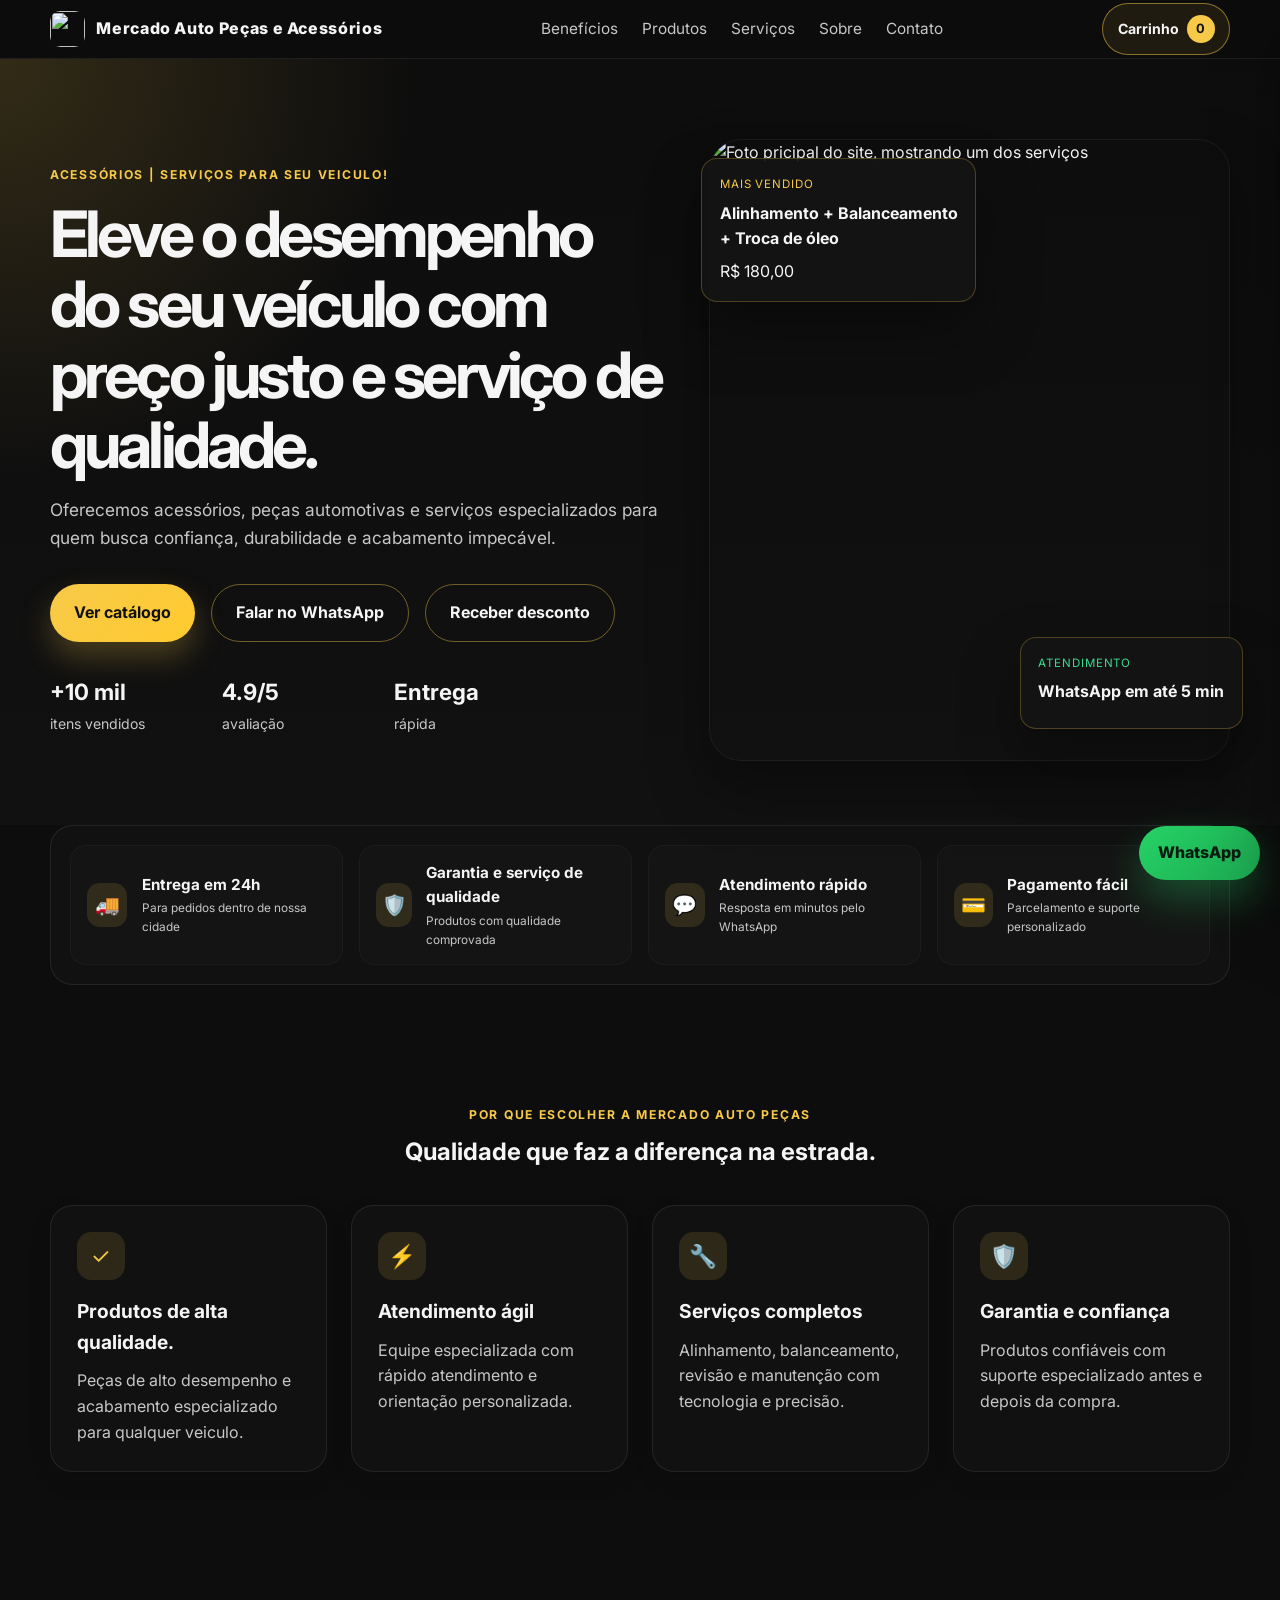
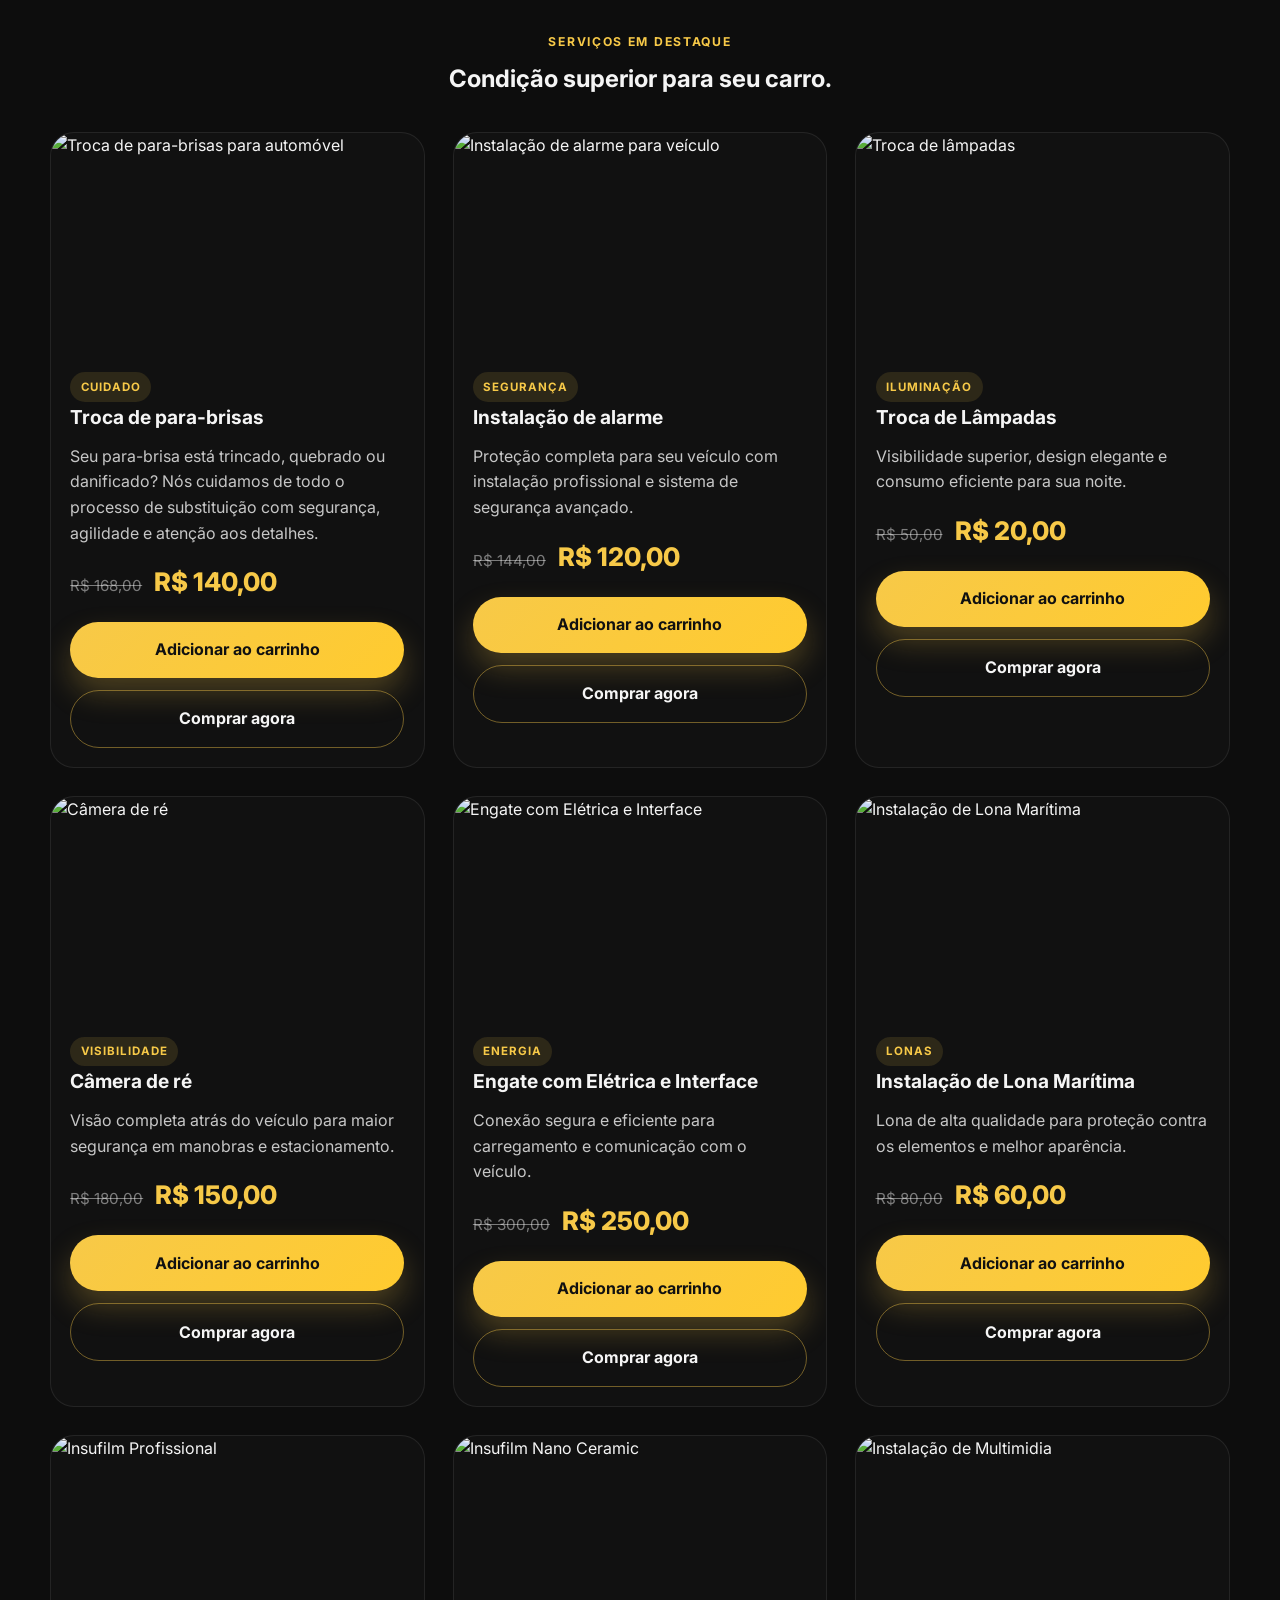
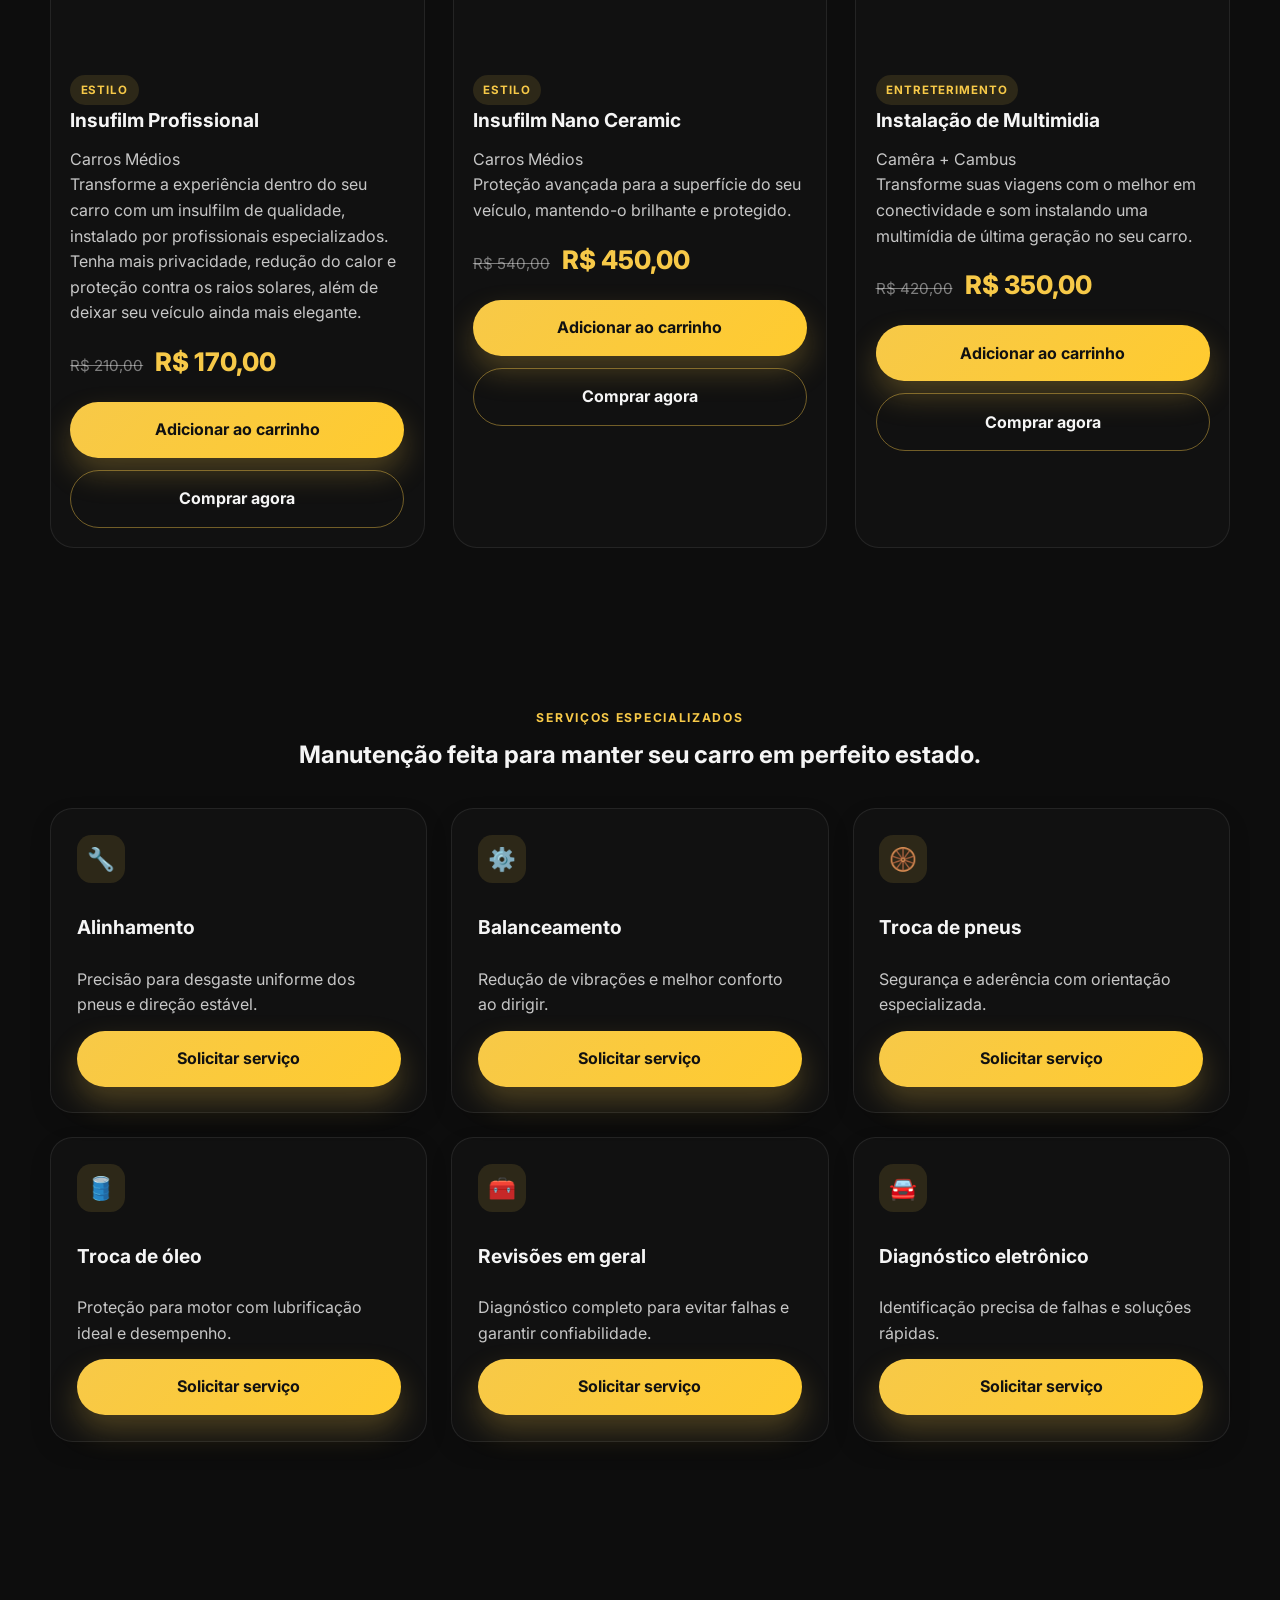
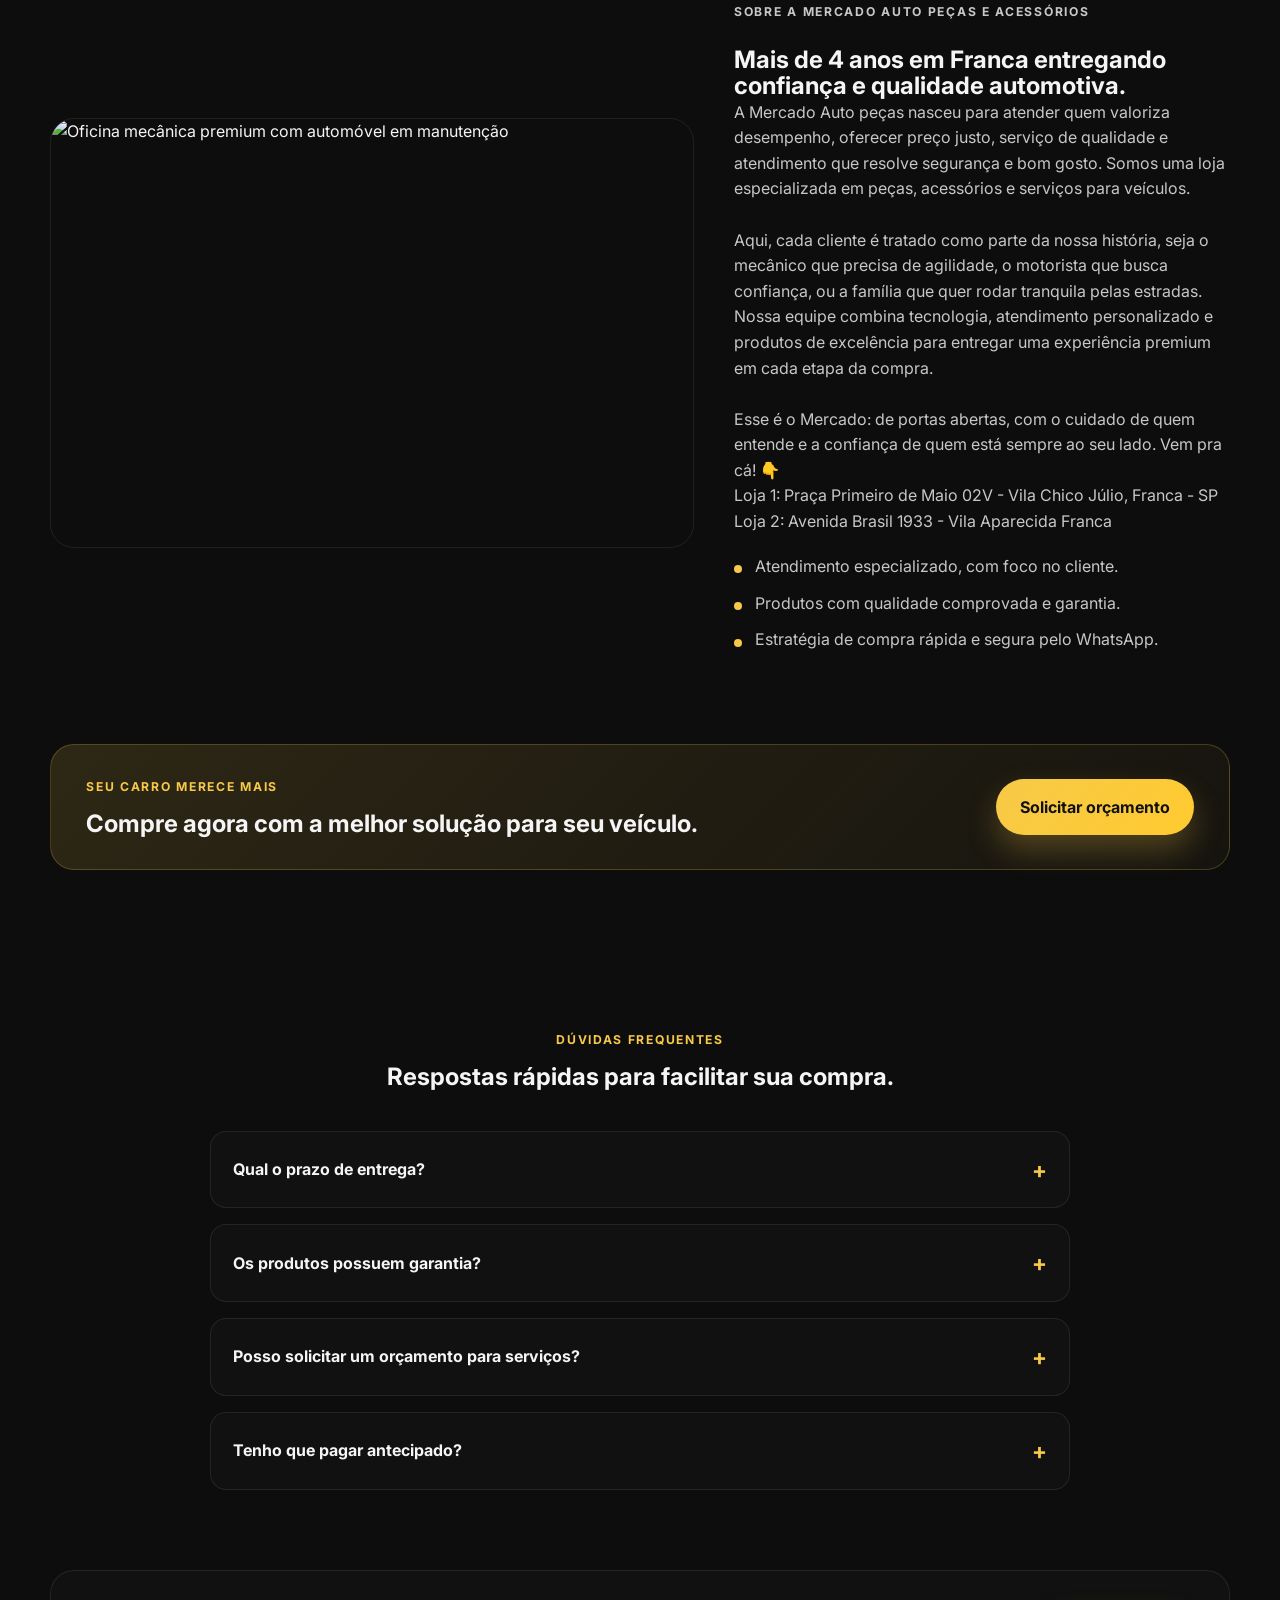
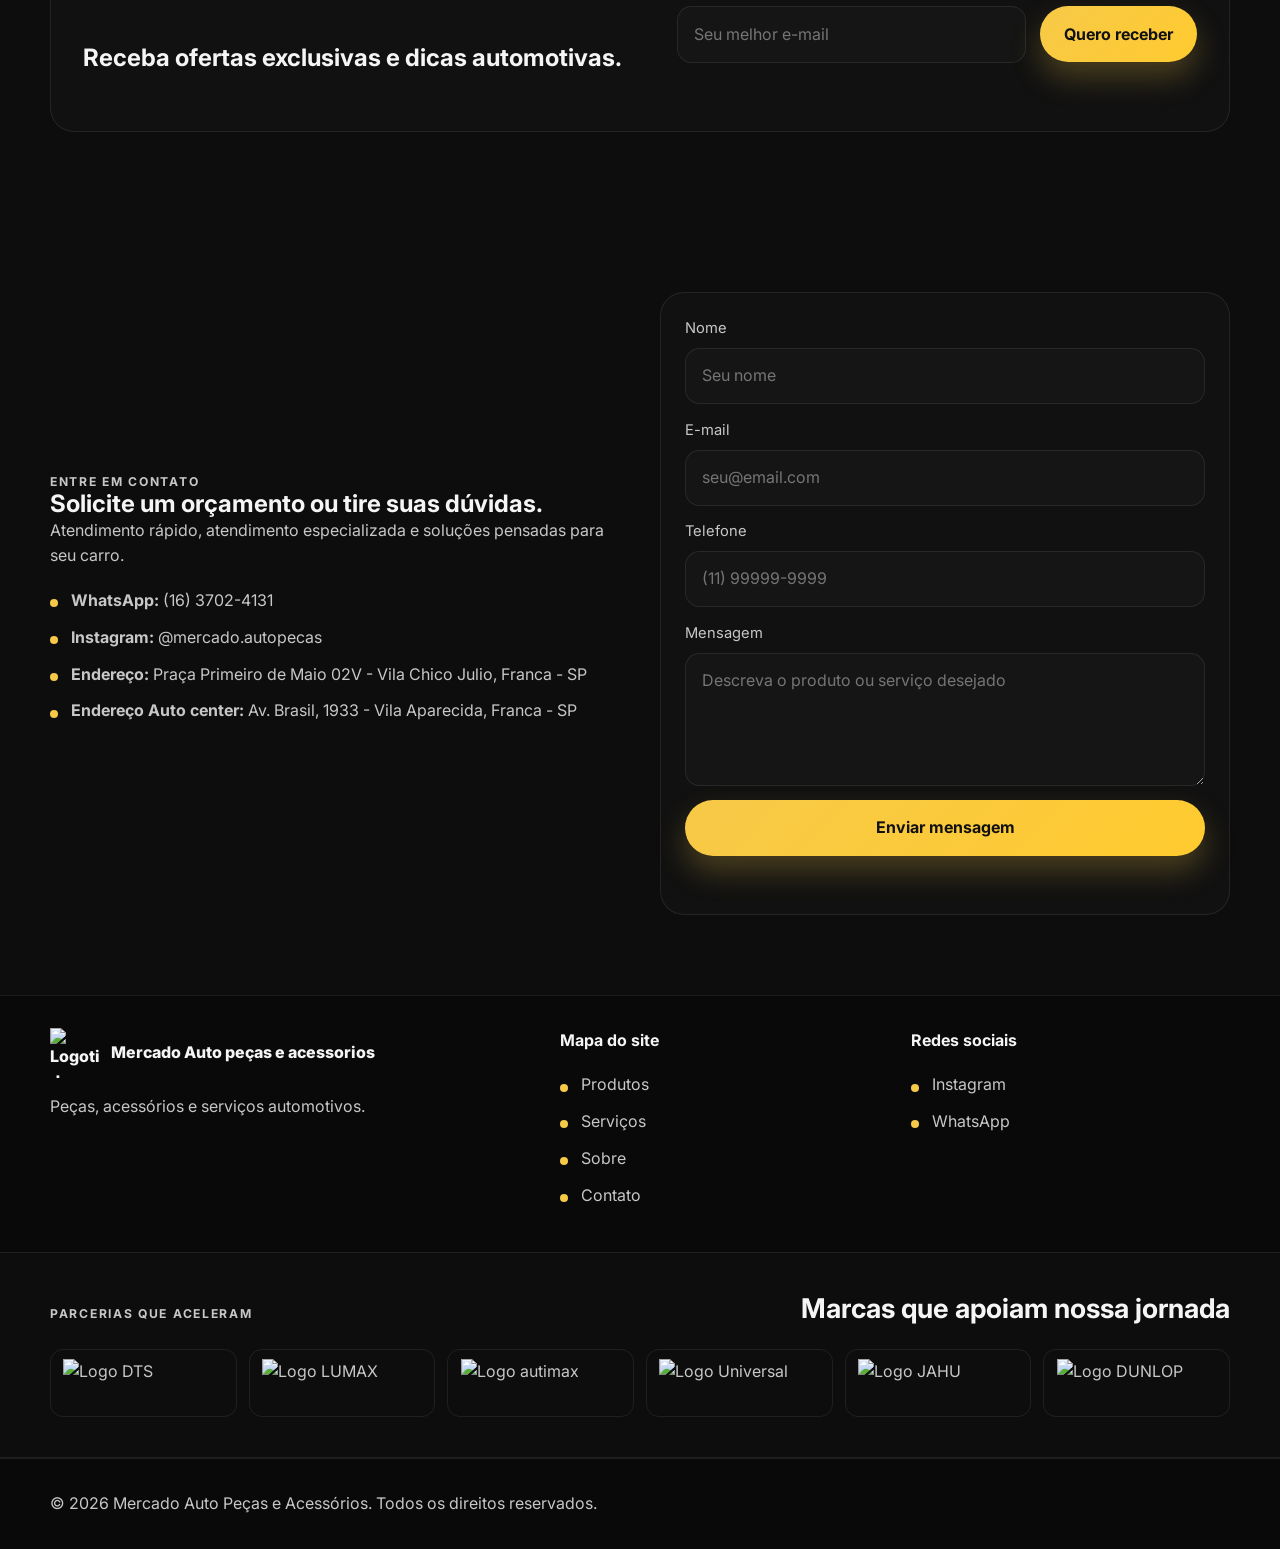
==== commit ec7cf13c: "criei uma seção para colocar alguns patrocinadores da loja e realizei ajustes no javascript" ====
--- a/site/index.html
+++ b/site/index.html
@@ -528,7 +528,7 @@
             <p>Atendimento rápido, atendimento especializada e soluções pensadas para seu carro.</p>
             <ul class="contact-list">
               <li><strong>WhatsApp:</strong>  (16) 3702-4131</li>
-              <li><strong>Instagram:</strong> https://www.instagram.com/mercado.autopecas/</li>
+              <li><strong>Instagram:</strong> @mercado.autopecas</li>
               <li><strong>Endereço:</strong>  Praça Primeiro de Maio 02V - Vila Chico Julio, Franca - SP</li>
               <li><strong>Endereço Auto center:</strong>   Av. Brasil, 1933 - Vila Aparecida, Franca - SP</li>
             </ul>
@@ -561,7 +561,8 @@
     <footer class="site-footer">
       <div class="container footer-inner">
         <div>
-          <img src="https://scontent.frao1-1.fna.fbcdn.net/v/t39.30808-6/217225690_103146088716101_6920598818844531570_n.png?stp=dst-png&cstp=mx322x322&ctp=s322x322&_nc_cat=106&ccb=1-7&_nc_sid=6ee11a&_nc_eui2=AeH3hATrkHyPFKmseqA9LGo5YOw0h1jrxYNg7DSHWOvFg12ESkAIKBszXO4khp4xGvOEF6dMG0lDwH8nUaCgX0tR&_nc_ohc=1Nxs0UM45OsQ7kNvwEY4Tv-&_nc_oc=AdpAPE_j-wLduYiLVj-opBuUoeXCFfbgOuGjo3mPa2AQX9saonLwwfmzxKf6ZieHvUHHGulg3kBUz8QosLWjqpBV&_nc_zt=23&_nc_ht=scontent.frao1-1.fna&_nc_gid=FIBydj1aScdOm_sfDsbIpw&_nc_ss=7b2a8&oh=00_AQLaDZF_aH-R6ZREdeMoCXQzQE96yZIEr-cyI_dgIc5T4g&oe=6AA2719B" alt="Logotipo da empresa" width="50" height="50">
+          <a class="footer-brand" href="#top" aria-label="Voltar ao início">
+            <img src="https://scontent.frao1-1.fna.fbcdn.net/v/t39.30808-6/217225690_103146088716101_6920598818844531570_n.png?stp=dst-png&cstp=mx322x322&ctp=s322x322&_nc_cat=106&ccb=1-7&_nc_sid=6ee11a&_nc_eui2=AeH3hATrkHyPFKmseqA9LGo5YOw0h1jrxYNg7DSHWOvFg12ESkAIKBszXO4khp4xGvOEF6dMG0lDwH8nUaCgX0tR&_nc_ohc=1Nxs0UM45OsQ7kNvwEY4Tv-&_nc_oc=AdpAPE_j-wLduYiLVj-opBuUoeXCFfbgOuGjo3mPa2AQX9saonLwwfmzxKf6ZieHvUHHGulg3kBUz8QosLWjqpBV&_nc_zt=23&_nc_ht=scontent.frao1-1.fna&_nc_gid=FIBydj1aScdOm_sfDsbIpw&_nc_ss=7b2a8&oh=00_AQLaDZF_aH-R6ZREdeMoCXQzQE96yZIEr-cyI_dgIc5T4g&oe=6AA2719B" alt="Logotipo da empresa" width="50" height="50">
             <span>Mercado Auto peças e acessorios 
             </span>
           </a>
@@ -569,6 +570,7 @@
         </div>
 
         <div>
+      </body>
           <h3>Mapa do site</h3>
           <ul>
             <li><a href="#produtos">Produtos</a></li>
@@ -586,6 +588,22 @@
           </ul>
         </div>
       </div>
+      <section class="sponsors" aria-labelledby="sponsors-title">
+        <div class="container">
+          <div class="sponsors-heading">
+            <p class="eyebrow">Parcerias que aceleram</p>
+            <h2 id="sponsors-title">Marcas que apoiam nossa jornada</h2>
+          </div>
+          <div class="sponsor-grid" aria-label="Logos dos patrocinadores">
+            <div class="sponsor-logo"><img src="https://image.winudf.com/v2/image/YnIuY29tLmlkZWlhMjAwMS5DYXRhbG9nb0R0c19pY29uXzJrZzF1dG5x/icon.png?w=184&fakeurl=1" alt="Logo DTS"></div>
+            <div class="sponsor-logo"><img src="https://encrypted-tbn0.gstatic.com/images?q=tbn:ANd9GcTECQRTxkdkMGCRJU1mwUM2Dv9ES5Iwr7KIw8ZskbbOyLQQ-IEWuTFOs5A&s=10" alt="Logo LUMAX"></div>
+            <div class="sponsor-logo"><img src="https://s3-sa-east-1.amazonaws.com/fabiani-ecommerce/brands/logos/000/000/157/medium/Autimex.jpg?1507983278" alt="Logo autimax"></div>
+            <div class="sponsor-logo"><img src="https://baixecatalogo.com.br/api/v1/static/imgs/logos/226.png" alt="Logo Universal"></div>
+            <div class="sponsor-logo"><img src="https://encrypted-tbn0.gstatic.com/images?q=tbn:ANd9GcQcslqRX4F0VYJTb8mXyZa9EEyCgylNAJLJPHFbBdE68JHRPItIx6c3ZxA&s=10" alt="Logo JAHU"></div>
+            <div class="sponsor-logo"><img src="https://encrypted-tbn0.gstatic.com/images?q=tbn:ANd9GcTbkmNM91gKt8qnyo-H5lLH6C1C4Ftn7NlSsQWdGxV9lHjd07_A-S20apQ&s=10" alt="Logo DUNLOP"></div>
+          </div>
+        </div>
+      </section>
       <div class="footer-bottom">
         <div class="container">
           <p>© 2026 Mercado Auto Peças e Acessórios. Todos os direitos reservados.</p>
--- a/site/styles.css
+++ b/site/styles.css
@@ -775,6 +775,70 @@
   color: var(--muted);
 }
 
+.footer-brand {
+  display: inline-flex;
+  align-items: center;
+  gap: 0.7rem;
+  color: var(--text) !important;
+  font-weight: 800;
+}
+
+.sponsors {
+  border-top: 1px solid var(--line);
+  border-bottom: 1px solid var(--line);
+  padding: 2.5rem 0;
+  background: rgba(255, 255, 255, 0.015);
+}
+
+.sponsors-heading {
+  display: flex;
+  align-items: baseline;
+  justify-content: space-between;
+  gap: 1rem;
+  margin-bottom: 1.5rem;
+}
+
+.sponsors-heading .eyebrow {
+  margin-bottom: 0;
+}
+
+.sponsors-heading h2 {
+  margin: 0;
+  font-size: clamp(1.2rem, 2.5vw, 1.7rem);
+  line-height: 1.2;
+}
+
+.sponsor-grid {
+  display: grid;
+  grid-template-columns: repeat(6, minmax(0, 1fr));
+  gap: 0.75rem;
+}
+
+.sponsor-logo {
+  display: flex;
+  align-items: center;
+  justify-content: center;
+  min-height: 4.25rem;
+  padding: 0.5rem;
+  border: 1px solid var(--line);
+  border-radius: 0.8rem;
+  color: var(--muted);
+  transition: border-color 0.2s ease, color 0.2s ease, transform 0.2s ease;
+}
+
+.sponsor-logo img {
+  width: 100%;
+  max-width: 10rem;
+  height: 3rem;
+  object-fit: contain;
+}
+
+.sponsor-logo:hover {
+  border-color: rgba(247, 201, 72, 0.5);
+  color: var(--text);
+  transform: translateY(-2px);
+}
+
 .footer-bottom {
   border-top: 1px solid var(--line);
   padding: 1rem 0;
@@ -999,6 +1063,10 @@
     align-items: stretch;
   }
 
+  .sponsor-grid {
+    grid-template-columns: repeat(3, minmax(0, 1fr));
+  }
+
   .hero-metrics {
     gap: 1rem 2rem;
   }
@@ -1033,6 +1101,18 @@
     align-items: stretch;
   }
 
+  .sponsors-heading {
+    display: block;
+  }
+
+  .sponsors-heading h2 {
+    margin-top: 0.5rem;
+  }
+
+  .sponsor-grid {
+    grid-template-columns: repeat(2, minmax(0, 1fr));
+  }
+
   .hero-actions .btn,
   .cta-inner .btn,
   .newsletter-form .btn,
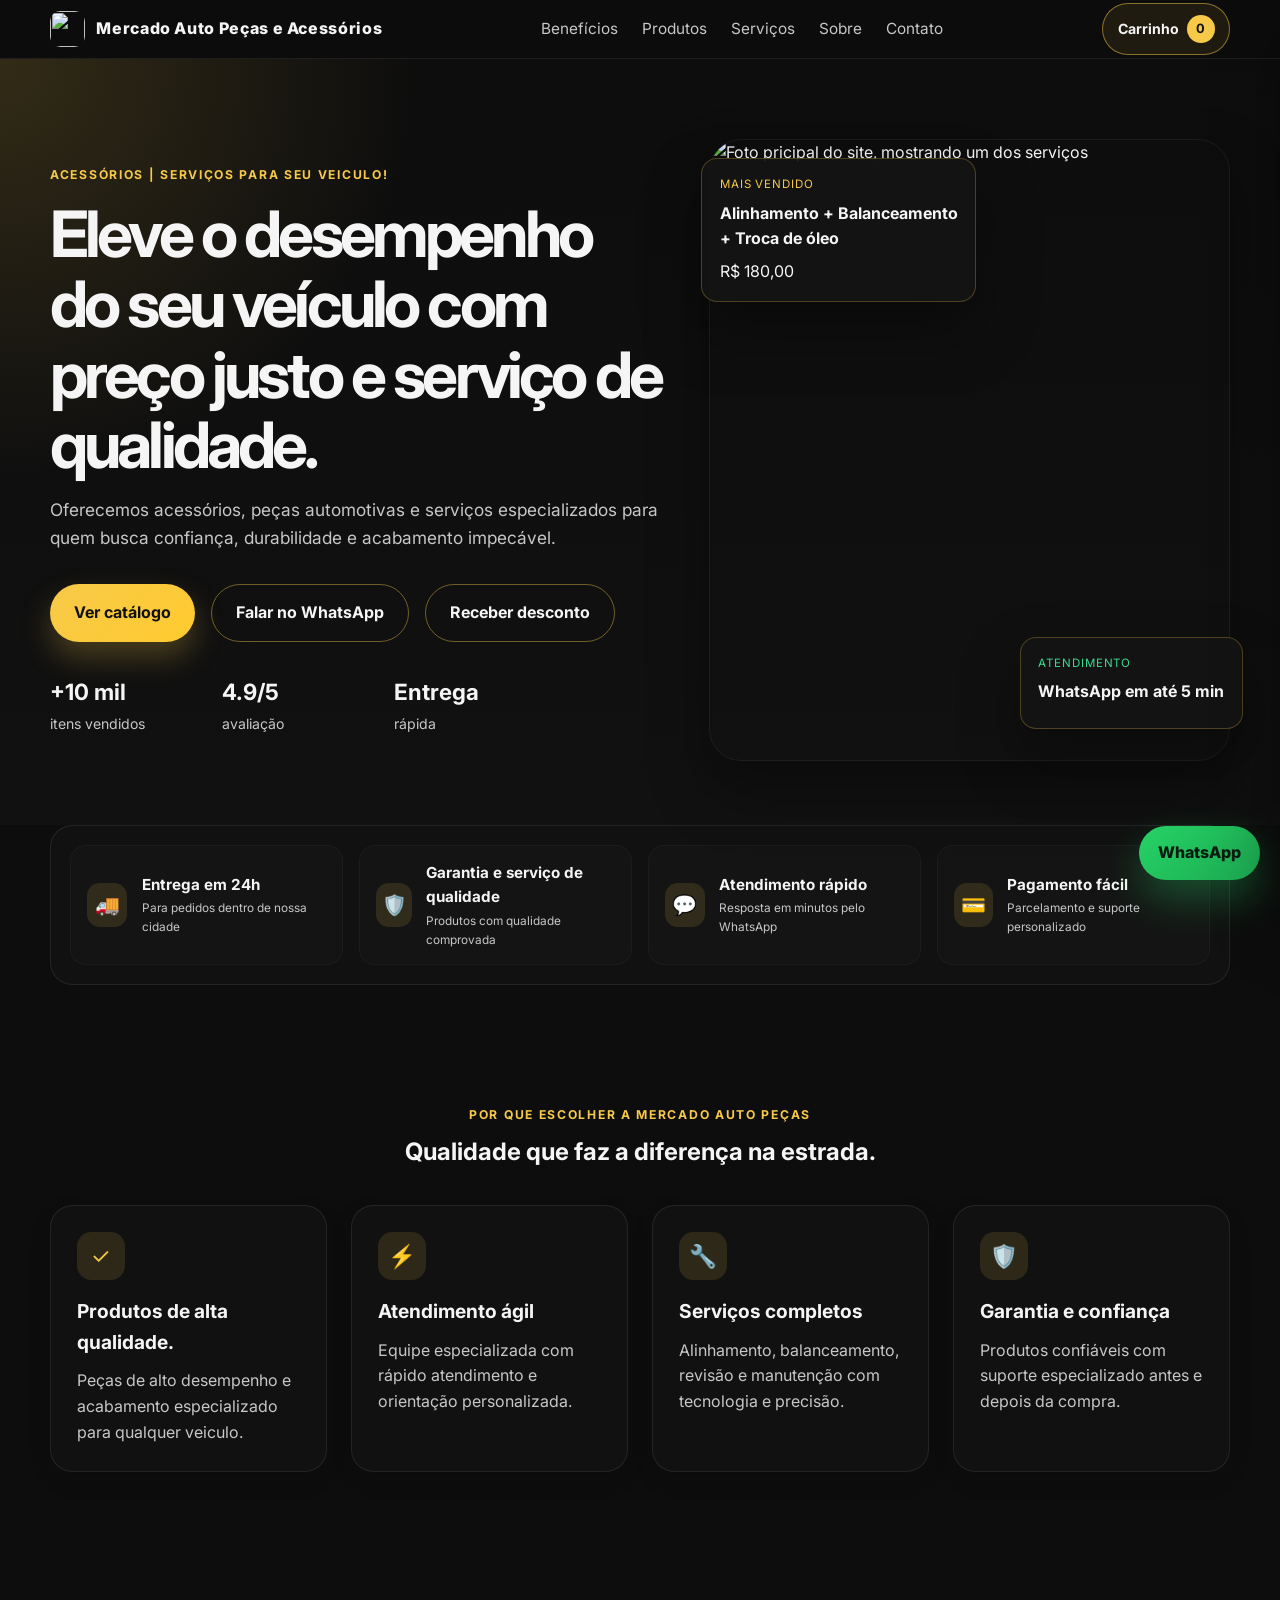
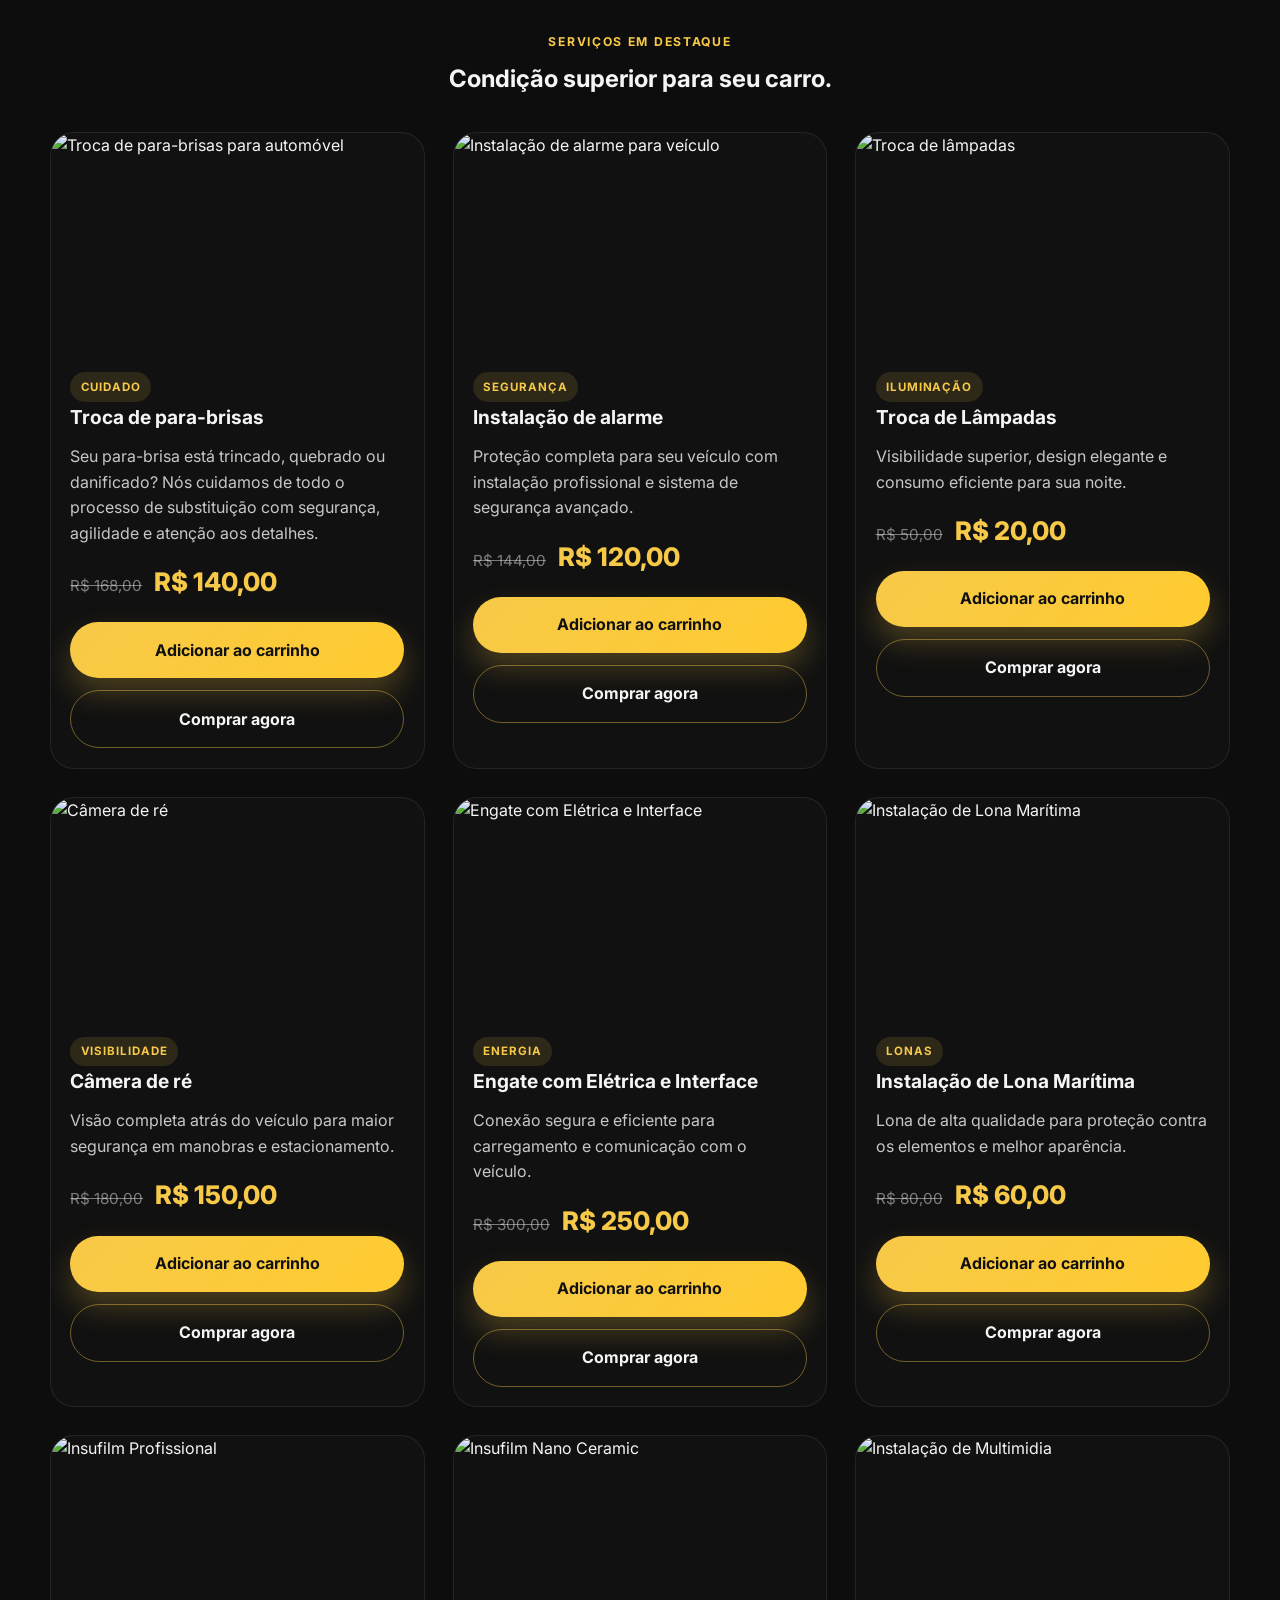
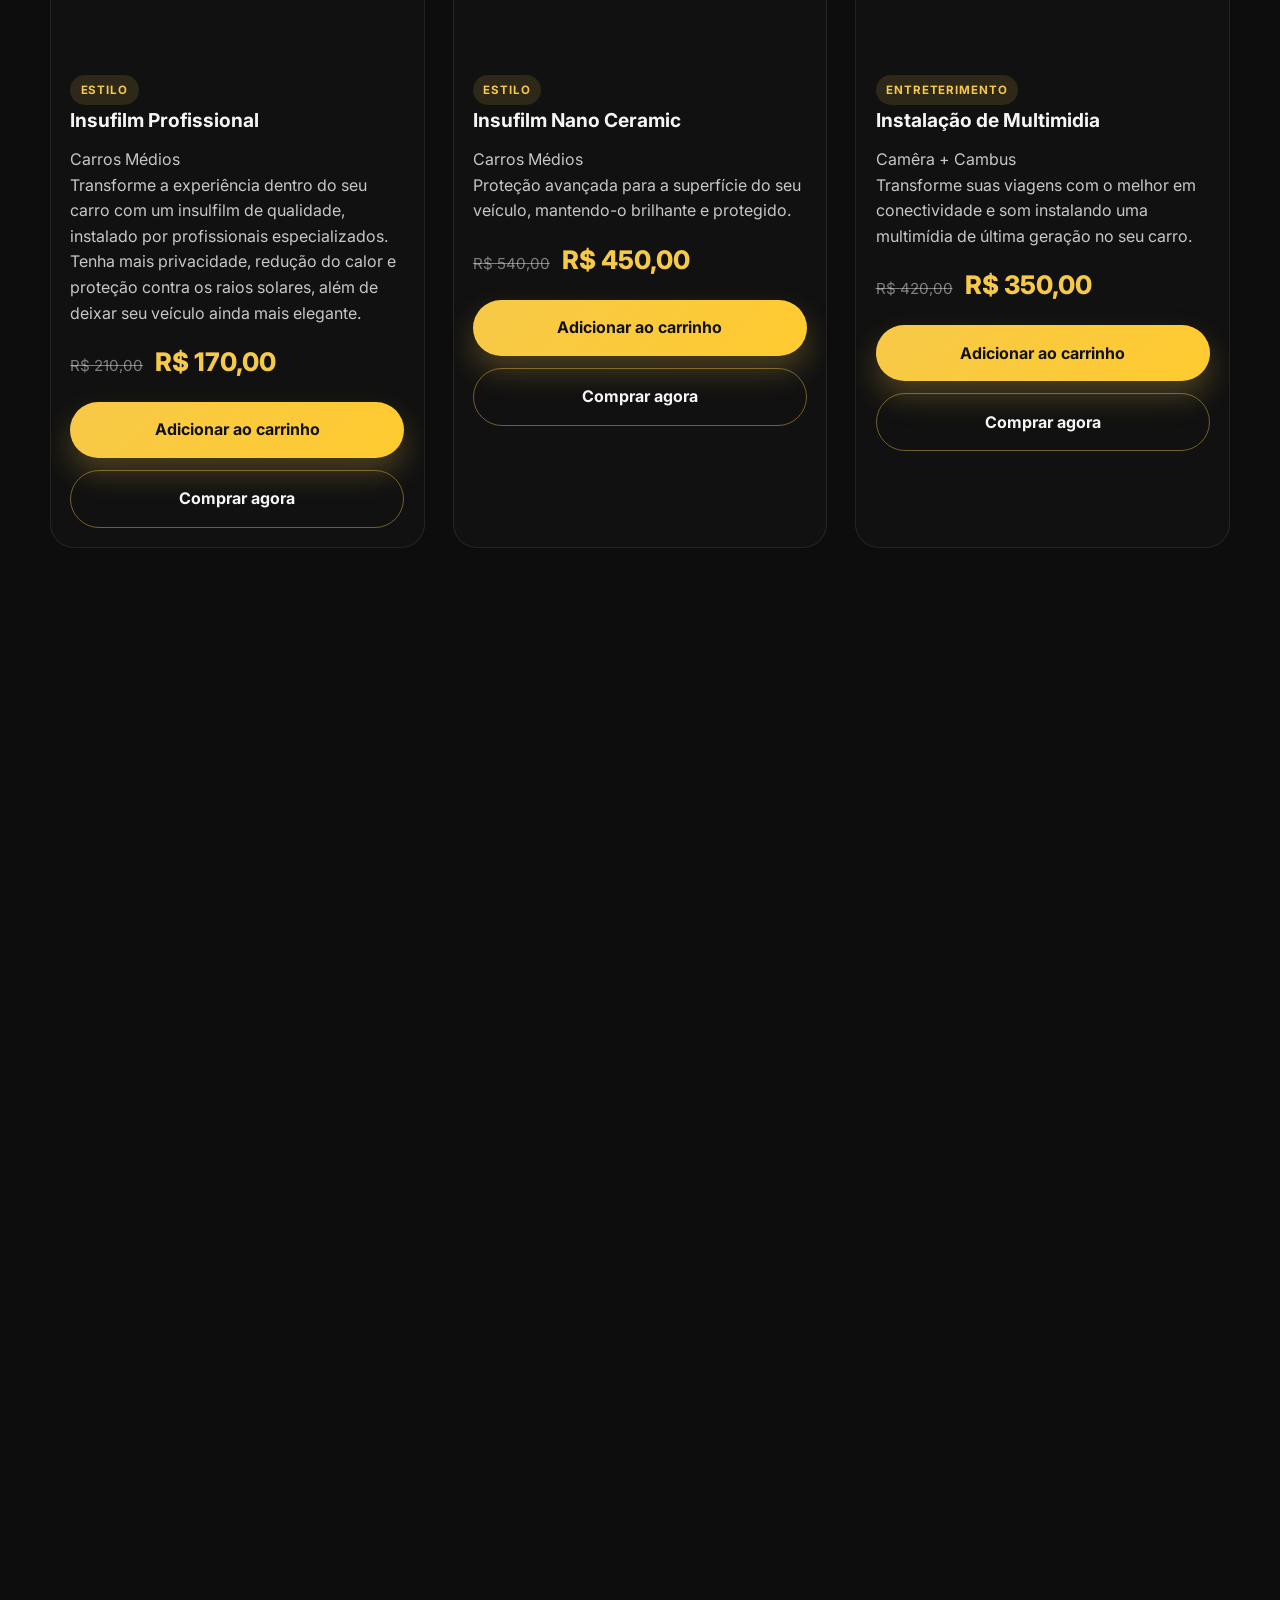
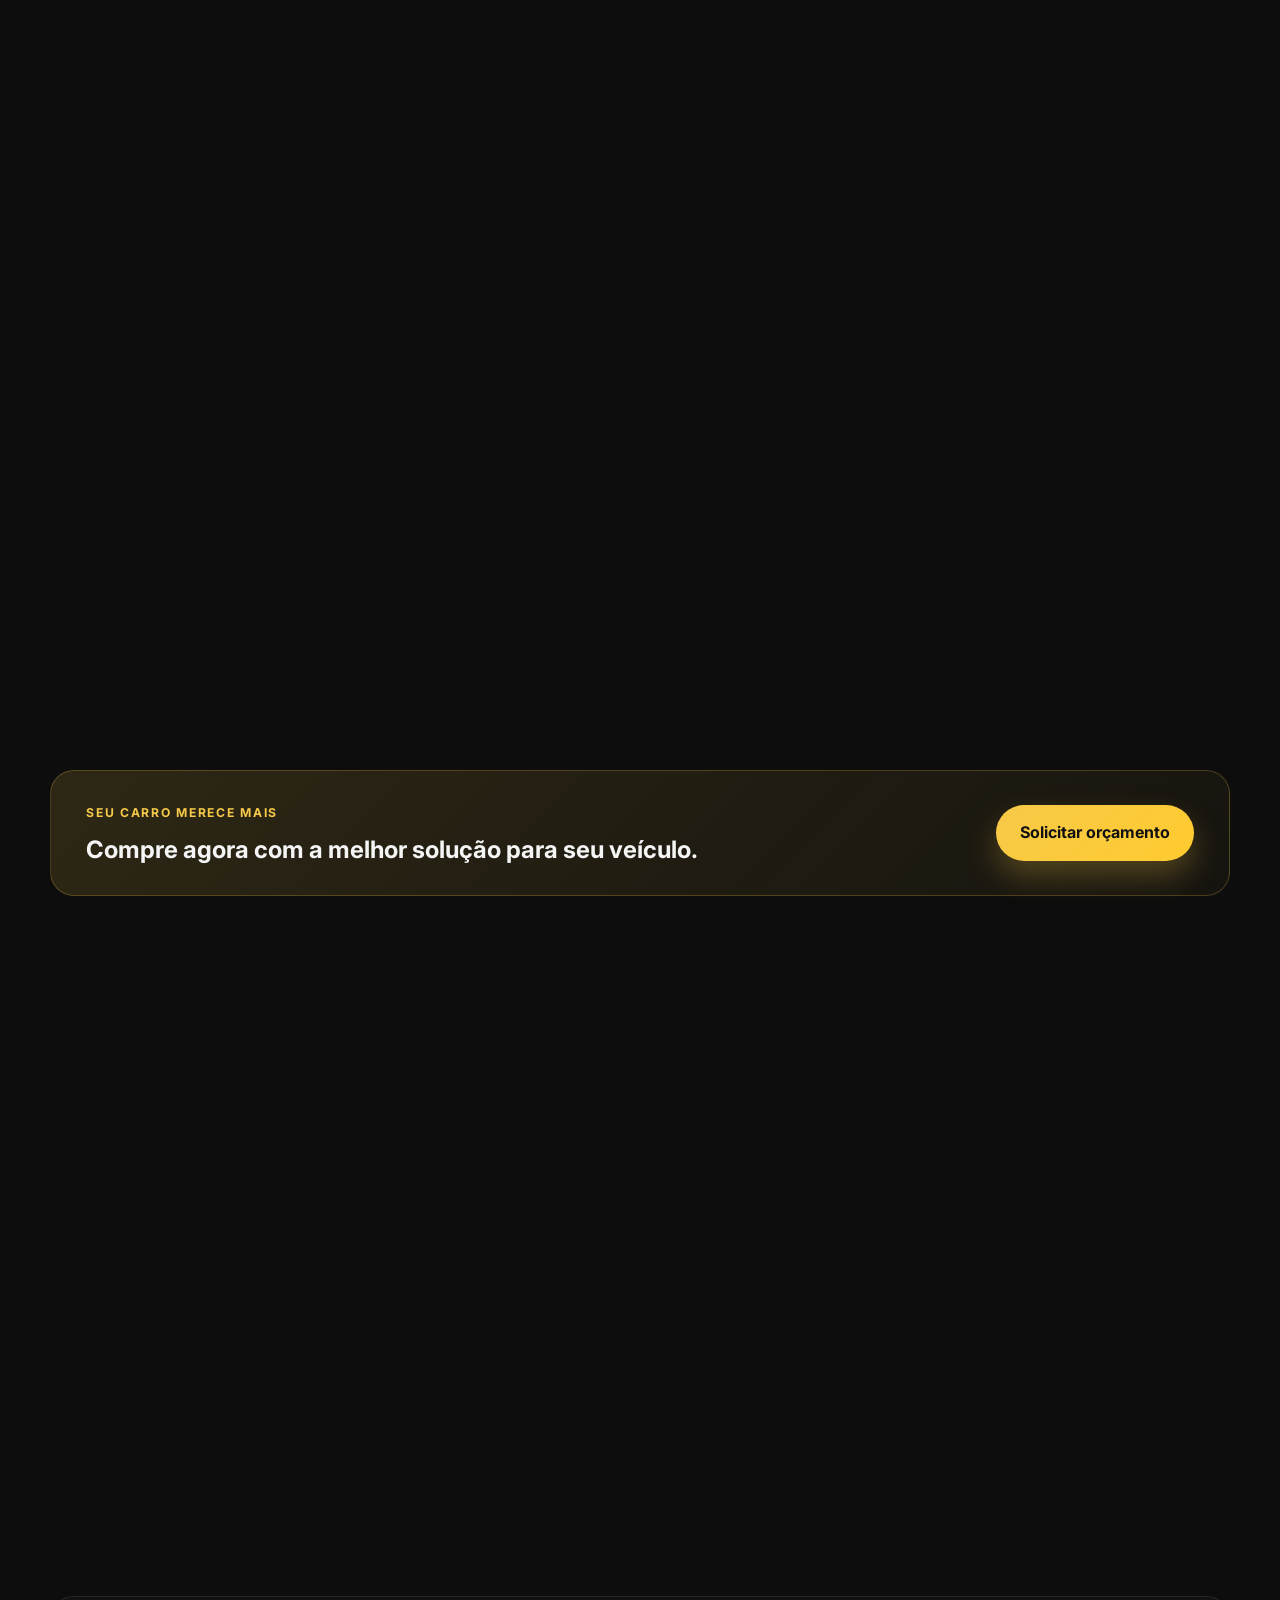
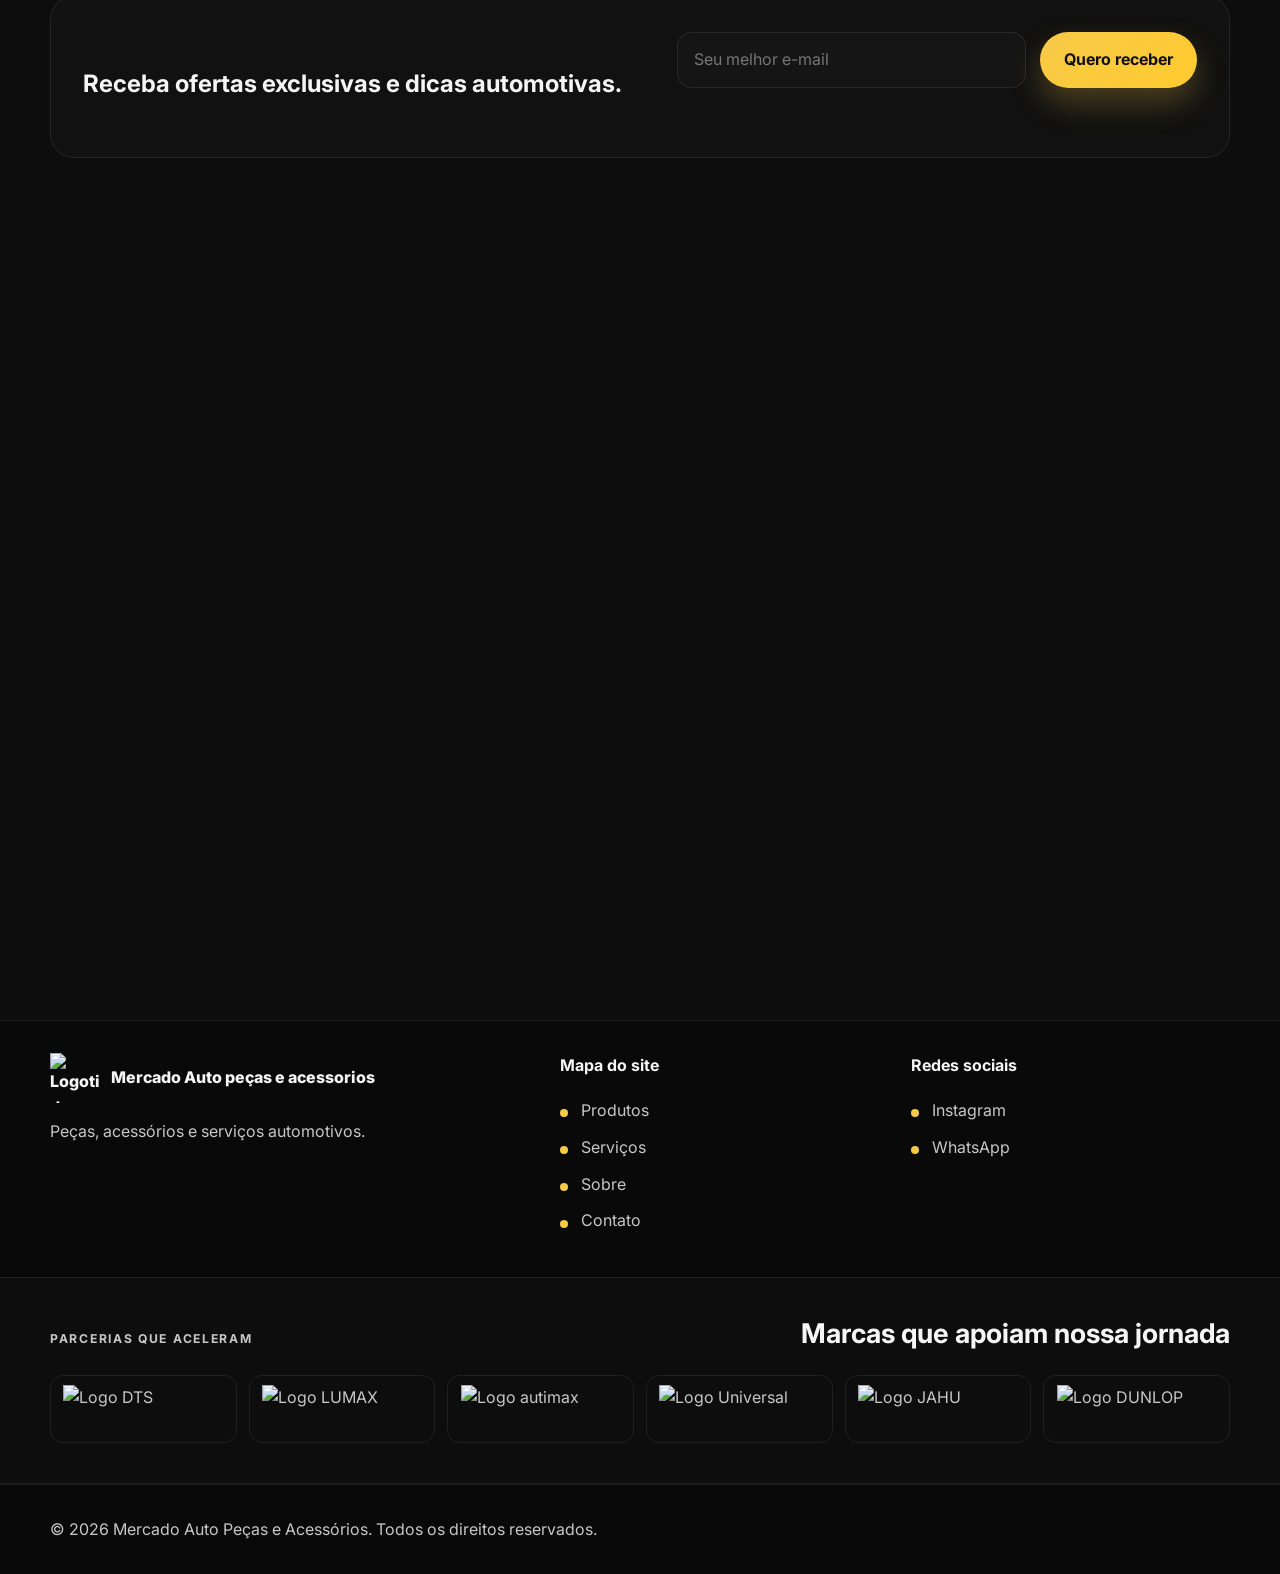
==== commit 5c589f74: "realizei mais algumas alterações nos códigos e otimizei o meu código para realizar uma hospedagem gr" ====
--- a/site/index.html
+++ b/site/index.html
@@ -30,7 +30,7 @@
     <header class="site-header">
       <div class="container header-inner">
         <a href="#top" class="brand" aria-label="Mercado Auto Peças e Acessórios início">
-          <img class="brand-logo" src="https://scontent.frao1-1.fna.fbcdn.net/v/t39.30808-6/217225690_103146088716101_6920598818844531570_n.png?stp=dst-png&cstp=mx322x322&ctp=s322x322&_nc_cat=106&ccb=1-7&_nc_sid=6ee11a&_nc_eui2=AeH3hATrkHyPFKmseqA9LGo5YOw0h1jrxYNg7DSHWOvFg12ESkAIKBszXO4khp4xGvOEF6dMG0lDwH8nUaCgX0tR&_nc_ohc=1Nxs0UM45OsQ7kNvwEY4Tv-&_nc_oc=AdpAPE_j-wLduYiLVj-opBuUoeXCFfbgOuGjo3mPa2AQX9saonLwwfmzxKf6ZieHvUHHGulg3kBUz8QosLWjqpBV&_nc_zt=23&_nc_ht=scontent.frao1-1.fna&_nc_gid=FIBydj1aScdOm_sfDsbIpw&_nc_ss=7b2a8&oh=00_AQLaDZF_aH-R6ZREdeMoCXQzQE96yZIEr-cyI_dgIc5T4g&oe=6AA2719B" alt="" width="36" height="36">
+          <img class="brand-logo" src="https://scontent.frao1-1.fna.fbcdn.net/v/t39.30808-6/217225690_103146088716101_6920598818844531570_n.png?stp=dst-png&cstp=mx322x322&ctp=s322x322&_nc_cat=106&ccb=1-7&_nc_sid=6ee11a&_nc_eui2=AeH3hATrkHyPFKmseqA9LGo5YOw0h1jrxYNg7DSHWOvFg12ESkAIKBszXO4khp4xGvOEF6dMG0lDwH8nUaCgX0tR&_nc_ohc=1Nxs0UM45OsQ7kNvwEY4Tv-&_nc_oc=AdpAPE_j-wLduYiLVj-opBuUoeXCFfbgOuGjo3mPa2AQX9saonLwwfmzxKf6ZieHvUHHGulg3kBUz8QosLWjqpBV&_nc_zt=23&_nc_ht=scontent.frao1-1.fna&_nc_gid=FIBydj1aScdOm_sfDsbIpw&_nc_ss=7b2a8&oh=00_AQLaDZF_aH-R6ZREdeMoCXQzQE96yZIEr-cyI_dgIc5T4g&oe=6AA2719B" alt="" width="36" height="36" loading="eager" decoding="async">
           <span>Mercado Auto Peças e Acessórios</span>
         </a>
 
@@ -88,6 +88,10 @@
               <img
                 src="https://scontent.frao1-1.fna.fbcdn.net/v/t39.30808-6/573486520_850580823984168_8319333104933915426_n.jpg?stp=dst-jpg_tt6&cstp=mx1080x1350&ctp=s1080x1350&_nc_cat=111&ccb=1-7&_nc_sid=127cfc&_nc_eui2=AeFMyCi0UXmGK_V8f88toNsvMdjaXDessqgx2NpcN6yyqAJe9QnBjwFeQor4fErWe7ktEMDqQ78023P7PW-DmCUv&_nc_ohc=GoHZisCvRBwQ7kNvwE8OcjH&_nc_oc=AdoOrIybFaKkzVNE3cv9tkJaBDB_tSUi6dJnLU9v0fiTXMT9bvOA3v8tO92oD0U0OS51Mchsi0SZJFJ8C2gJ4SXA&_nc_zt=23&_nc_ht=scontent.frao1-1.fna&_nc_gid=MvokINs2tvBdWPuUjOyBng&_nc_ss=7b2a8&oh=00_AQKVndYfkIZv0lzC8KMcYmFAIhv2mFyOh0awb56A6HqiXQ&oe=6AA2577F"
                 alt="Foto pricipal do site, mostrando um dos serviços"
+                width="1080"
+                height="1350"
+                fetchpriority="high"
+                decoding="async"
               />
             </div>
             <div class="floating-card floating-card-top">
@@ -177,7 +181,7 @@
 
           <div class="product-grid">
             <article class="product-card reveal" data-name="Troca de para-brisas" data-price="180">
-              <img
+              <img loading="lazy" decoding="async"
                 src="https://scontent.frao1-2.fna.fbcdn.net/v/t39.30808-6/474156227_639640565078196_4976850111472237453_n.jpg?stp=dst-jpg_tt6&cstp=mx1440x1799&ctp=s1440x1799&_nc_cat=103&ccb=1-7&_nc_sid=127cfc&_nc_eui2=AeHxKFtI_kEDpHA9vY1WliIRbN-RA2EhBmVs35EDYSEGZSzWH6YxN_T38K6BsrkLCRa9wVtwwO_6PAUh8Uy0vQRQ&_nc_ohc=rYoFQbm5b7UQ7kNvwEFKOW2&_nc_oc=AdotcJzGFzC8rlMe3NCl_T5Te2pBuS_tnRHYk8WAXssPJpwwm5dmBtLZce28CBWlJwFP7uIxeeAiUEaNgiwGfgLE&_nc_zt=23&_nc_ht=scontent.frao1-2.fna&_nc_gid=LuZS1WM8POhCPtCUyDUyoA&_nc_ss=7b2a8&oh=00_AQI-9dpyxu8Nuor0fSKwKjR3ed1tu664zt6bJhuLJ7ZcaQ&oe=6AA26896"
                 alt="Troca de para-brisas para automóvel"
               />
@@ -197,7 +201,7 @@
             </article>
 
             <article class="product-card reveal" data-name="Instalação de alarme" data-price="899">
-              <img
+              <img loading="lazy" decoding="async"
                 src="https://scontent.frao1-2.fna.fbcdn.net/v/t39.30808-6/545863641_809443234764594_3311985170202593235_n.jpg?stp=dst-jpg_tt6&cstp=mx1080x1350&ctp=s1080x1350&_nc_cat=102&ccb=1-7&_nc_sid=127cfc&_nc_eui2=AeGZkdPHygI4Q3JvZkiUNJA7W-BzlytB0Pdb4HOXK0HQ94XvA5zfoi7GptIgWWN2SVmeeqIYwFlJyulbZg26QVRY&_nc_ohc=iIzkJAJ3RYIQ7kNvwHvxd6R&_nc_oc=AdrMw0uWJL-1LSFDiNk5HfF3hgNp9-Pdgp2pVIJBjIT5FB1U91tD8G6SelfL_IkPPdDxiJbD7m7vGRtPEcEljZLC&_nc_zt=23&_nc_ht=scontent.frao1-2.fna&_nc_gid=T2gRippRymLUcN91v7Kl8w&_nc_ss=7b2a8&oh=00_AQKbivmlCarQiCKpuU7mIUVQvesFP4S7uKR-CqB_sybf-w&oe=6AA26983"
                 alt="Instalação de alarme para veículo"
               />
@@ -217,7 +221,7 @@
             </article>
 
             <article class="product-card reveal" data-name="Troca de lâmpadas" data-price="649">
-              <img
+              <img loading="lazy" decoding="async"
                 src="https://mobilidade.estadao.com.br/wp-content/uploads/2022/05/lampada.jpg"
                 alt="Troca de lâmpadas"
               />
@@ -237,7 +241,7 @@
             </article>
 
             <article class="product-card reveal" data-name="Câmera de ré" data-price="529">
-              <img
+              <img loading="lazy" decoding="async"
                 src="https://scontent.frao1-2.fna.fbcdn.net/v/t39.30808-6/473448575_640811921627727_4389869567857553060_n.jpg?stp=dst-jpg_tt6&cstp=mx1440x1800&ctp=s1440x1800&_nc_cat=103&ccb=1-7&_nc_sid=127cfc&_nc_eui2=AeGVocyoHJwNpq_N8LZa33HmSR15WnoPo-pJHXlaeg-j6pe1jEID-vjL3fpPcMkczEFzZao95jutMLSz3hNpKVDf&_nc_ohc=sKkCBvd1C1kQ7kNvwFMF6Qw&_nc_oc=AdqUqB-gv1k9H6Sk3yMw1r8MvMR9Vsn2lrpjKz2gXFJrZUANUjC5YWTzwGFWYxZJqEBHlxz7X2w2BdyhGvZudawl&_nc_zt=23&_nc_ht=scontent.frao1-2.fna&_nc_gid=GORwPDXRugqyOH2X4SWQiQ&_nc_ss=7b2a8&oh=00_AQKDls3RRGEcFUCB2gLd1wzXUu2hNtPn4LYEH0mh4BbJVg&oe=6AA2779B"
                 alt="Câmera de ré "
               />
@@ -257,7 +261,7 @@
             </article>
 
             <article class="product-card reveal" data-name="Engate com Elétrica e Interface" data-price="719">
-              <img
+              <img loading="lazy" decoding="async"
                 src="https://scontent.frao1-1.fna.fbcdn.net/v/t39.30808-6/474086022_639625428413043_3401077350093408077_n.jpg?stp=dst-jpg_tt6&cstp=mx1440x1799&ctp=s1440x1799&_nc_cat=109&ccb=1-7&_nc_sid=127cfc&_nc_eui2=AeFxjr5ZkyayPcVHrf94rLfj4hYs46ySt7niFizjrJK3uadF3XeJDRihkABtCxNZ3DQhEUjryzxRylWJ7m7FBuuD&_nc_ohc=GvG2dCNbIk0Q7kNvwEZsedV&_nc_oc=Adq-CwciJqvfhe1COIFiq-7EXffZ_qBzNbPu42Yhcr3p_7AIt4SYy855ei4WKqx-w_I1pMyd3zzTvJk4zAgpDMb6&_nc_zt=23&_nc_ht=scontent.frao1-1.fna&_nc_gid=Ela9-bPXn6i_3Jcc7F9wRw&_nc_ss=7b2a8&oh=00_AQLsbxF41B6SCALuM6FIc28CuoJtkxp7FXnka5zh7d7JeQ&oe=6AA26C99"
                 alt="Engate com Elétrica e Interface"
               />
@@ -277,7 +281,7 @@
             </article>
 
             <article class="product-card reveal" data-name="Instalação de Lona Marítima" data-price="1099">
-              <img
+              <img loading="lazy" decoding="async"
                 src="https://scontent.frao1-2.fna.fbcdn.net/v/t39.30808-6/474915297_659152959782075_6015599869492880871_n.jpg?stp=dst-jpg_tt6&cstp=mx1440x1800&ctp=s1440x1800&_nc_cat=104&ccb=1-7&_nc_sid=3a1ebe&_nc_eui2=AeGDnsrA6-AnSI_LkBDNeGceYIP0EXaH75Fgg_QRdofvkYrk4U_oZnh-72KBr6qge7dlYnLQoCgTnZ82Lh_lYHkK&_nc_ohc=lYitb0qUBtYQ7kNvwGYNJ0y&_nc_oc=AdpYHHu0iSoC8znJdw6Yv1Vgn2UZ53di2IRwt--psSewub4yMaMsqC36wEnTj1I1Xx9Nw22Iaj5nLBc-da7bVBZO&_nc_zt=23&_nc_ht=scontent.frao1-2.fna&_nc_gid=gNMu38MQMcedmbY9TEwNjg&_nc_ss=7b2a8&oh=00_AQLojLlyEUEmhCaxBJCNtbp259umCxjfztIoz4Jki1k1mw&oe=6AA271D8"
                 alt="Instalação de Lona Marítima"
               />
@@ -296,7 +300,7 @@
               </div>
             </article>
             <article class="product-card reveal" data-name="Insufilm Profissional" data-price="1099">
-              <img
+              <img loading="lazy" decoding="async"
                 src="https://cotac.com.br/blog/wp-content/uploads/2025/06/insulfilm-permitido-por-lei.jpg"
                 alt="Insufilm Profissional"
               />
@@ -316,7 +320,7 @@
               </div>
             </article>
             <article class="product-card reveal" data-name="Insufilm Nano Ceramic" data-price="1099">
-              <img
+              <img loading="lazy" decoding="async"
                 src="https://exactacessoriosdeautos.com.br/wp-content/uploads/2024/08/aplicacao-de-insufilm.webp"
                 alt="Insufilm Nano Ceramic"
               />
@@ -336,7 +340,7 @@
               </div>
             </article>
             <article class="product-card reveal" data-name="Instalação de Multimidia" data-price="1099">
-              <img
+              <img loading="lazy" decoding="async"
                 src="https://s2-autoesporte.glbimg.com/VF6WvlRJbH1EqRoCPs-5ohKLCAs=/0x0:1920x1080/888x0/smart/filters:strip_icc()/i.s3.glbimg.com/v1/AUTH_cf9d035bf26b4646b105bd958f32089d/internal_photos/bs/2022/d/d/66DUNsRwOdSDp6wma4vA/sem-titulo.jpg"
                 alt="Instalação de Multimidia"
               />
@@ -413,6 +417,8 @@
             <img
               src="https://scontent.frao1-1.fna.fbcdn.net/v/t39.30808-6/475888384_649790164063236_4270783250699535998_n.jpg?stp=dst-jpg_tt6&cstp=mx1440x1665&ctp=s1440x1665&_nc_cat=107&ccb=1-7&_nc_sid=127cfc&_nc_eui2=AeFYQAMvApdHvK04RB-edJswaI-fD5eeM7Boj58Pl54zsF27U7-izCvnRrwxkGbzvde6fxyHY2hzahInAz3KTmcJ&_nc_ohc=mJxfxD46E0AQ7kNvwHCvH4c&_nc_oc=Adq5imT3WUOg8sSJT-aEWmg90fsC04BdaiIVAS2qVmXzrsT5qwoXqOh1he_Q6jZ_qFwusURd8ET9hs-KAAmJkUfV&_nc_zt=23&_nc_ht=scontent.frao1-1.fna&_nc_gid=Dfquk7azxoFXrL9HhfCTGA&_nc_ss=7b2a8&oh=00_AQLX90oBRQM7S1f0uR3GOZkACTtFfbFpkOLBP4emhNJqJQ&oe=6AA243AB" width="300" height="200"
               alt="Oficina mecânica premium com automóvel em manutenção"
+              loading="lazy"
+              decoding="async"
             />
           </div>
 
@@ -420,6 +426,7 @@
             <p class="eyebrow">Sobre a Mercado Auto Peças e Acessórios</p>
             <br>
             <h2>Mais de 4 anos em Franca entregando confiança e qualidade automotiva.</h2>
+            <br>
             <p>
               A Mercado Auto peças nasceu para atender quem valoriza desempenho, oferecer preço justo,
               serviço de qualidade e atendimento que resolve segurança e
@@ -562,7 +569,7 @@
       <div class="container footer-inner">
         <div>
           <a class="footer-brand" href="#top" aria-label="Voltar ao início">
-            <img src="https://scontent.frao1-1.fna.fbcdn.net/v/t39.30808-6/217225690_103146088716101_6920598818844531570_n.png?stp=dst-png&cstp=mx322x322&ctp=s322x322&_nc_cat=106&ccb=1-7&_nc_sid=6ee11a&_nc_eui2=AeH3hATrkHyPFKmseqA9LGo5YOw0h1jrxYNg7DSHWOvFg12ESkAIKBszXO4khp4xGvOEF6dMG0lDwH8nUaCgX0tR&_nc_ohc=1Nxs0UM45OsQ7kNvwEY4Tv-&_nc_oc=AdpAPE_j-wLduYiLVj-opBuUoeXCFfbgOuGjo3mPa2AQX9saonLwwfmzxKf6ZieHvUHHGulg3kBUz8QosLWjqpBV&_nc_zt=23&_nc_ht=scontent.frao1-1.fna&_nc_gid=FIBydj1aScdOm_sfDsbIpw&_nc_ss=7b2a8&oh=00_AQLaDZF_aH-R6ZREdeMoCXQzQE96yZIEr-cyI_dgIc5T4g&oe=6AA2719B" alt="Logotipo da empresa" width="50" height="50">
+            <img src="https://scontent.frao1-1.fna.fbcdn.net/v/t39.30808-6/217225690_103146088716101_6920598818844531570_n.png?stp=dst-png&cstp=mx322x322&ctp=s322x322&_nc_cat=106&ccb=1-7&_nc_sid=6ee11a&_nc_eui2=AeH3hATrkHyPFKmseqA9LGo5YOw0h1jrxYNg7DSHWOvFg12ESkAIKBszXO4khp4xGvOEF6dMG0lDwH8nUaCgX0tR&_nc_ohc=1Nxs0UM45OsQ7kNvwEY4Tv-&_nc_oc=AdpAPE_j-wLduYiLVj-opBuUoeXCFfbgOuGjo3mPa2AQX9saonLwwfmzxKf6ZieHvUHHGulg3kBUz8QosLWjqpBV&_nc_zt=23&_nc_ht=scontent.frao1-1.fna&_nc_gid=FIBydj1aScdOm_sfDsbIpw&_nc_ss=7b2a8&oh=00_AQLaDZF_aH-R6ZREdeMoCXQzQE96yZIEr-cyI_dgIc5T4g&oe=6AA2719B" alt="Logotipo da empresa" width="50" height="50" loading="lazy" decoding="async">
             <span>Mercado Auto peças e acessorios 
             </span>
           </a>
@@ -570,7 +577,6 @@
         </div>
 
         <div>
-      </body>
           <h3>Mapa do site</h3>
           <ul>
             <li><a href="#produtos">Produtos</a></li>
@@ -595,12 +601,12 @@
             <h2 id="sponsors-title">Marcas que apoiam nossa jornada</h2>
           </div>
           <div class="sponsor-grid" aria-label="Logos dos patrocinadores">
-            <div class="sponsor-logo"><img src="https://image.winudf.com/v2/image/YnIuY29tLmlkZWlhMjAwMS5DYXRhbG9nb0R0c19pY29uXzJrZzF1dG5x/icon.png?w=184&fakeurl=1" alt="Logo DTS"></div>
-            <div class="sponsor-logo"><img src="https://encrypted-tbn0.gstatic.com/images?q=tbn:ANd9GcTECQRTxkdkMGCRJU1mwUM2Dv9ES5Iwr7KIw8ZskbbOyLQQ-IEWuTFOs5A&s=10" alt="Logo LUMAX"></div>
-            <div class="sponsor-logo"><img src="https://s3-sa-east-1.amazonaws.com/fabiani-ecommerce/brands/logos/000/000/157/medium/Autimex.jpg?1507983278" alt="Logo autimax"></div>
-            <div class="sponsor-logo"><img src="https://baixecatalogo.com.br/api/v1/static/imgs/logos/226.png" alt="Logo Universal"></div>
-            <div class="sponsor-logo"><img src="https://encrypted-tbn0.gstatic.com/images?q=tbn:ANd9GcQcslqRX4F0VYJTb8mXyZa9EEyCgylNAJLJPHFbBdE68JHRPItIx6c3ZxA&s=10" alt="Logo JAHU"></div>
-            <div class="sponsor-logo"><img src="https://encrypted-tbn0.gstatic.com/images?q=tbn:ANd9GcTbkmNM91gKt8qnyo-H5lLH6C1C4Ftn7NlSsQWdGxV9lHjd07_A-S20apQ&s=10" alt="Logo DUNLOP"></div>
+            <div class="sponsor-logo"><img src="https://image.winudf.com/v2/image/YnIuY29tLmlkZWlhMjAwMS5DYXRhbG9nb0R0c19pY29uXzJrZzF1dG5x/icon.png?w=184&fakeurl=1" alt="Logo DTS" loading="lazy" decoding="async"></div>
+            <div class="sponsor-logo"><img src="https://encrypted-tbn0.gstatic.com/images?q=tbn:ANd9GcTECQRTxkdkMGCRJU1mwUM2Dv9ES5Iwr7KIw8ZskbbOyLQQ-IEWuTFOs5A&s=10" alt="Logo LUMAX" loading="lazy" decoding="async"></div>
+            <div class="sponsor-logo"><img src="https://s3-sa-east-1.amazonaws.com/fabiani-ecommerce/brands/logos/000/000/157/medium/Autimex.jpg?1507983278" alt="Logo autimax" loading="lazy" decoding="async"></div>
+            <div class="sponsor-logo"><img src="https://baixecatalogo.com.br/api/v1/static/imgs/logos/226.png" alt="Logo Universal" loading="lazy" decoding="async"></div>
+            <div class="sponsor-logo"><img src="https://encrypted-tbn0.gstatic.com/images?q=tbn:ANd9GcQcslqRX4F0VYJTb8mXyZa9EEyCgylNAJLJPHFbBdE68JHRPItIx6c3ZxA&s=10" alt="Logo JAHU" loading="lazy" decoding="async"></div>
+            <div class="sponsor-logo"><img src="https://encrypted-tbn0.gstatic.com/images?q=tbn:ANd9GcTbkmNM91gKt8qnyo-H5lLH6C1C4Ftn7NlSsQWdGxV9lHjd07_A-S20apQ&s=10" alt="Logo DUNLOP" loading="lazy" decoding="async"></div>
           </div>
         </div>
       </section>
@@ -654,4 +660,5 @@
         </form>
       </div>
     </div>     
+  </body>
 </html>
--- a/site/styles.css
+++ b/site/styles.css
@@ -38,6 +38,7 @@
 img {
   max-width: 100%;
   display: block;
+  height: auto;
 }
 
 button,
@@ -407,6 +408,8 @@
 .faq,
 .contact {
   padding: 5rem 0;
+  content-visibility: auto;
+  contain-intrinsic-size: auto 700px;
 }
 
 .benefit-grid,
@@ -485,6 +488,7 @@
 .product-card img {
   width: 100%;
   height: 220px;
+  aspect-ratio: 16 / 9;
   object-fit: cover;
 }
 
